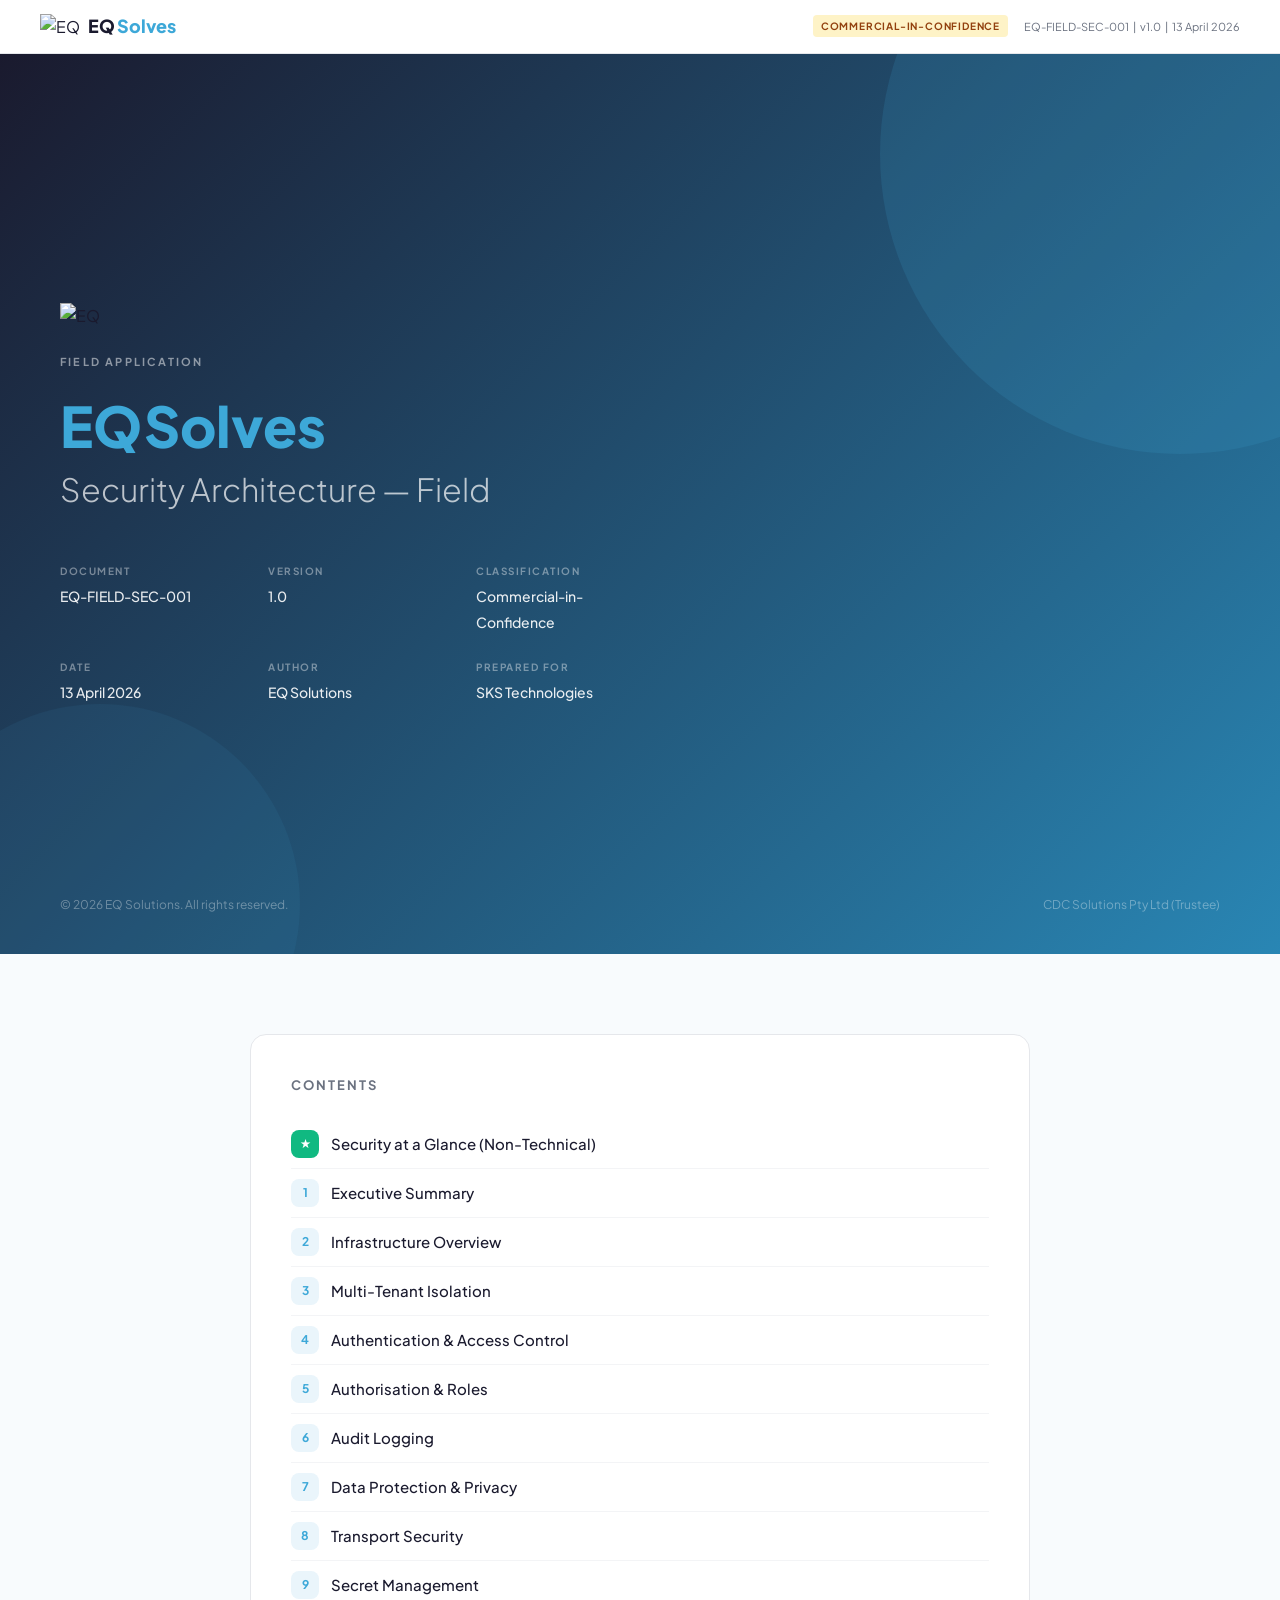
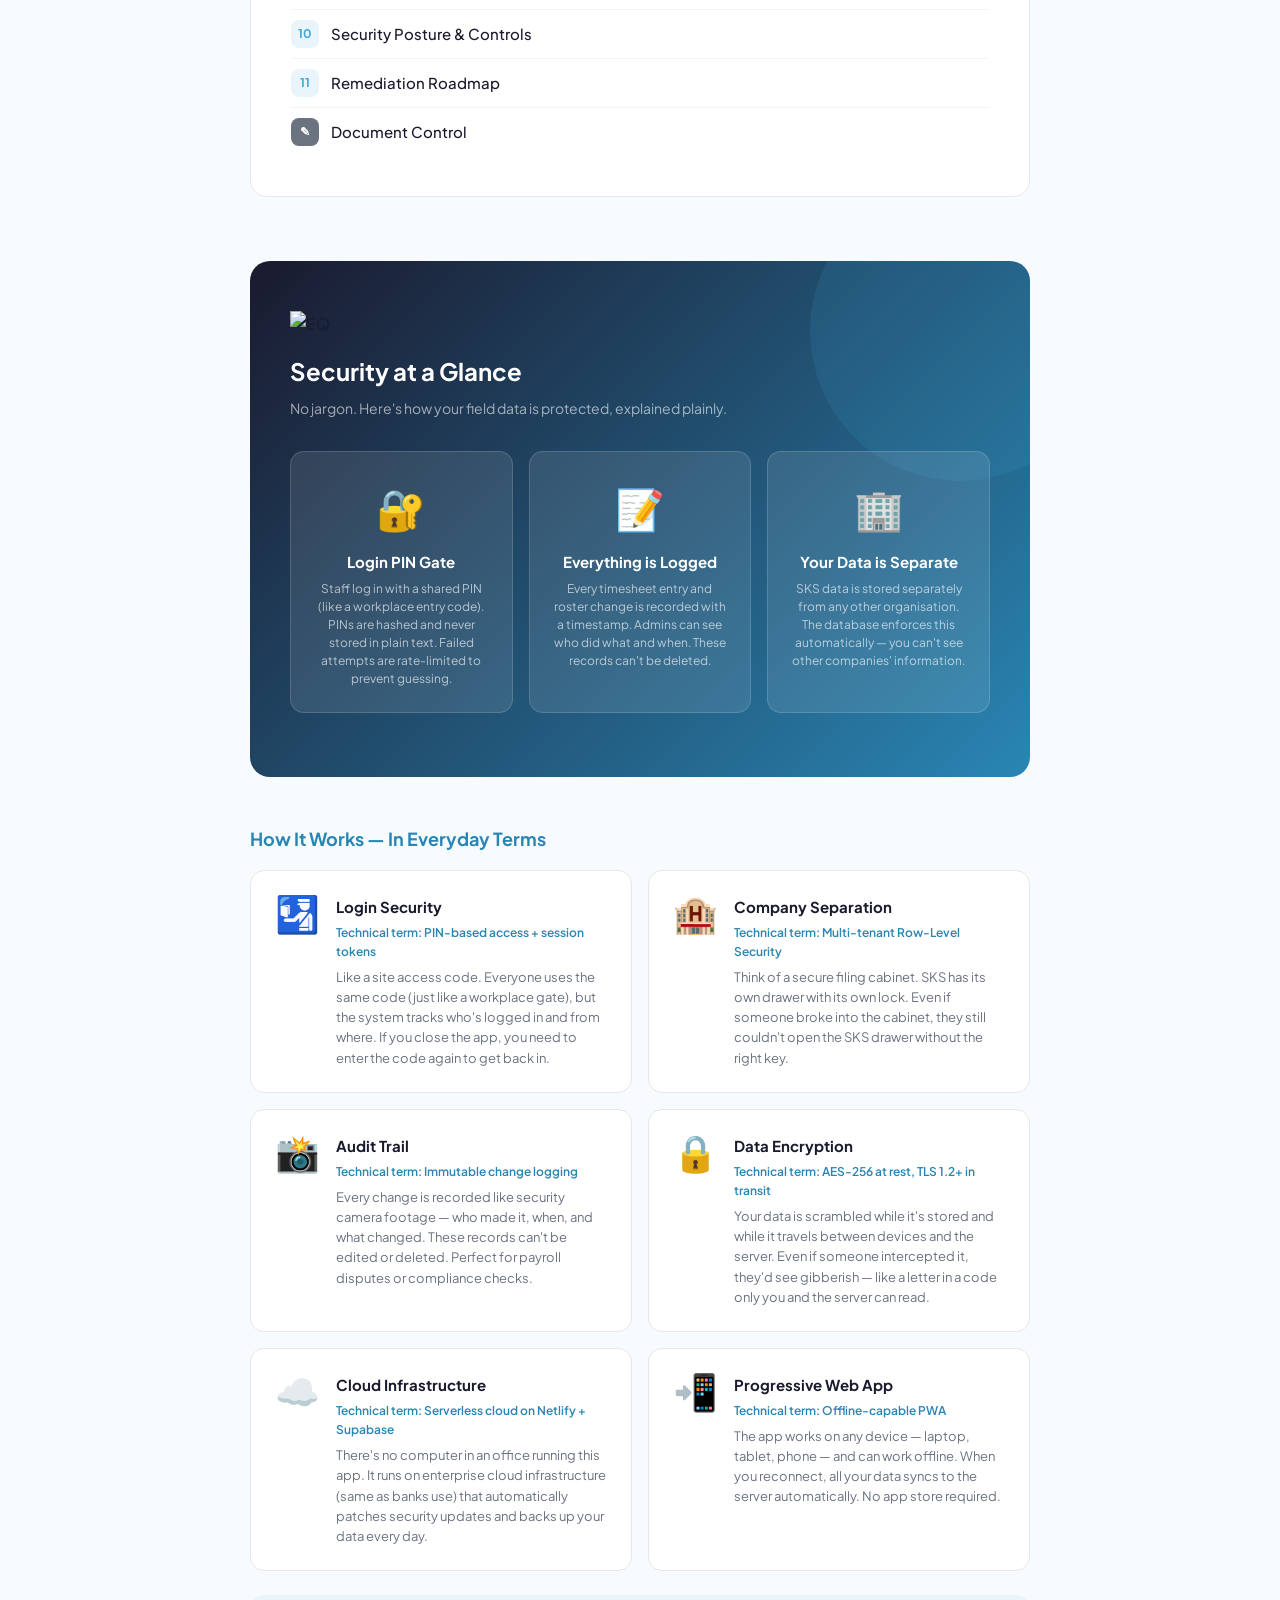
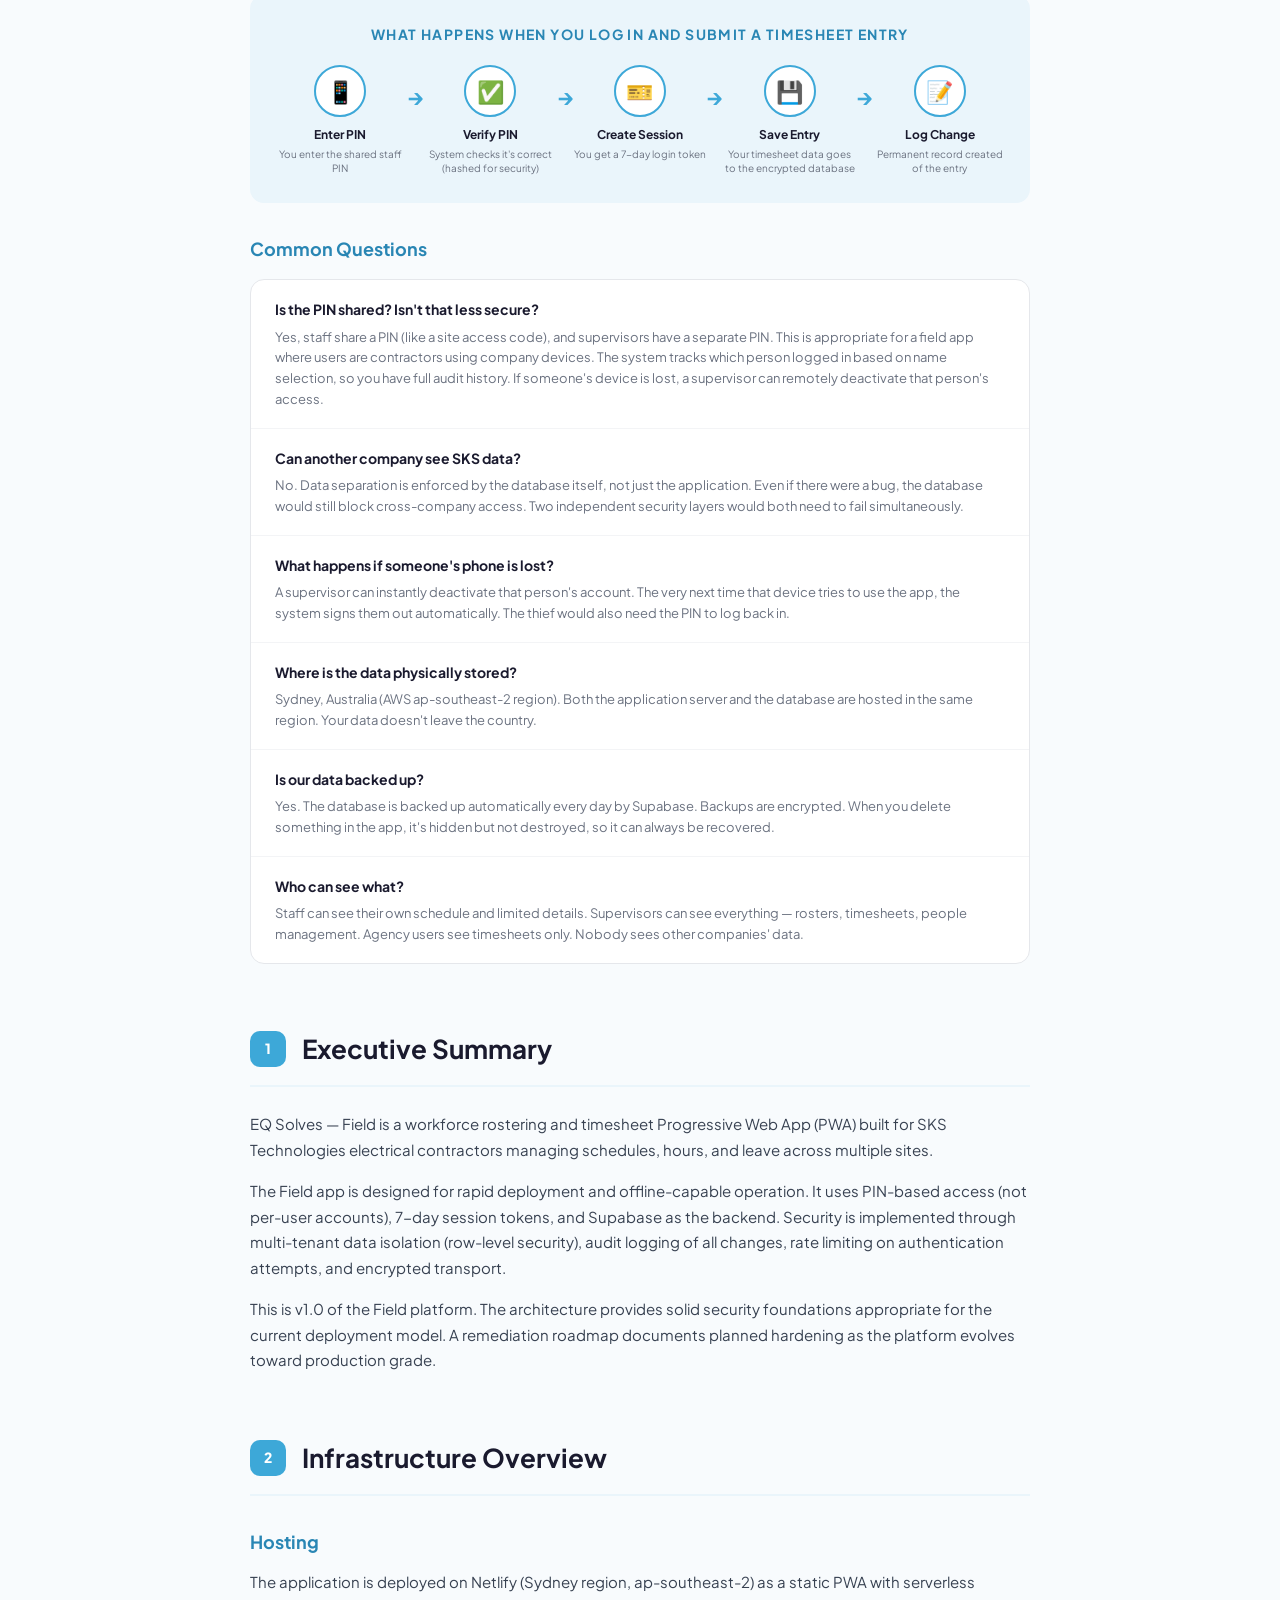
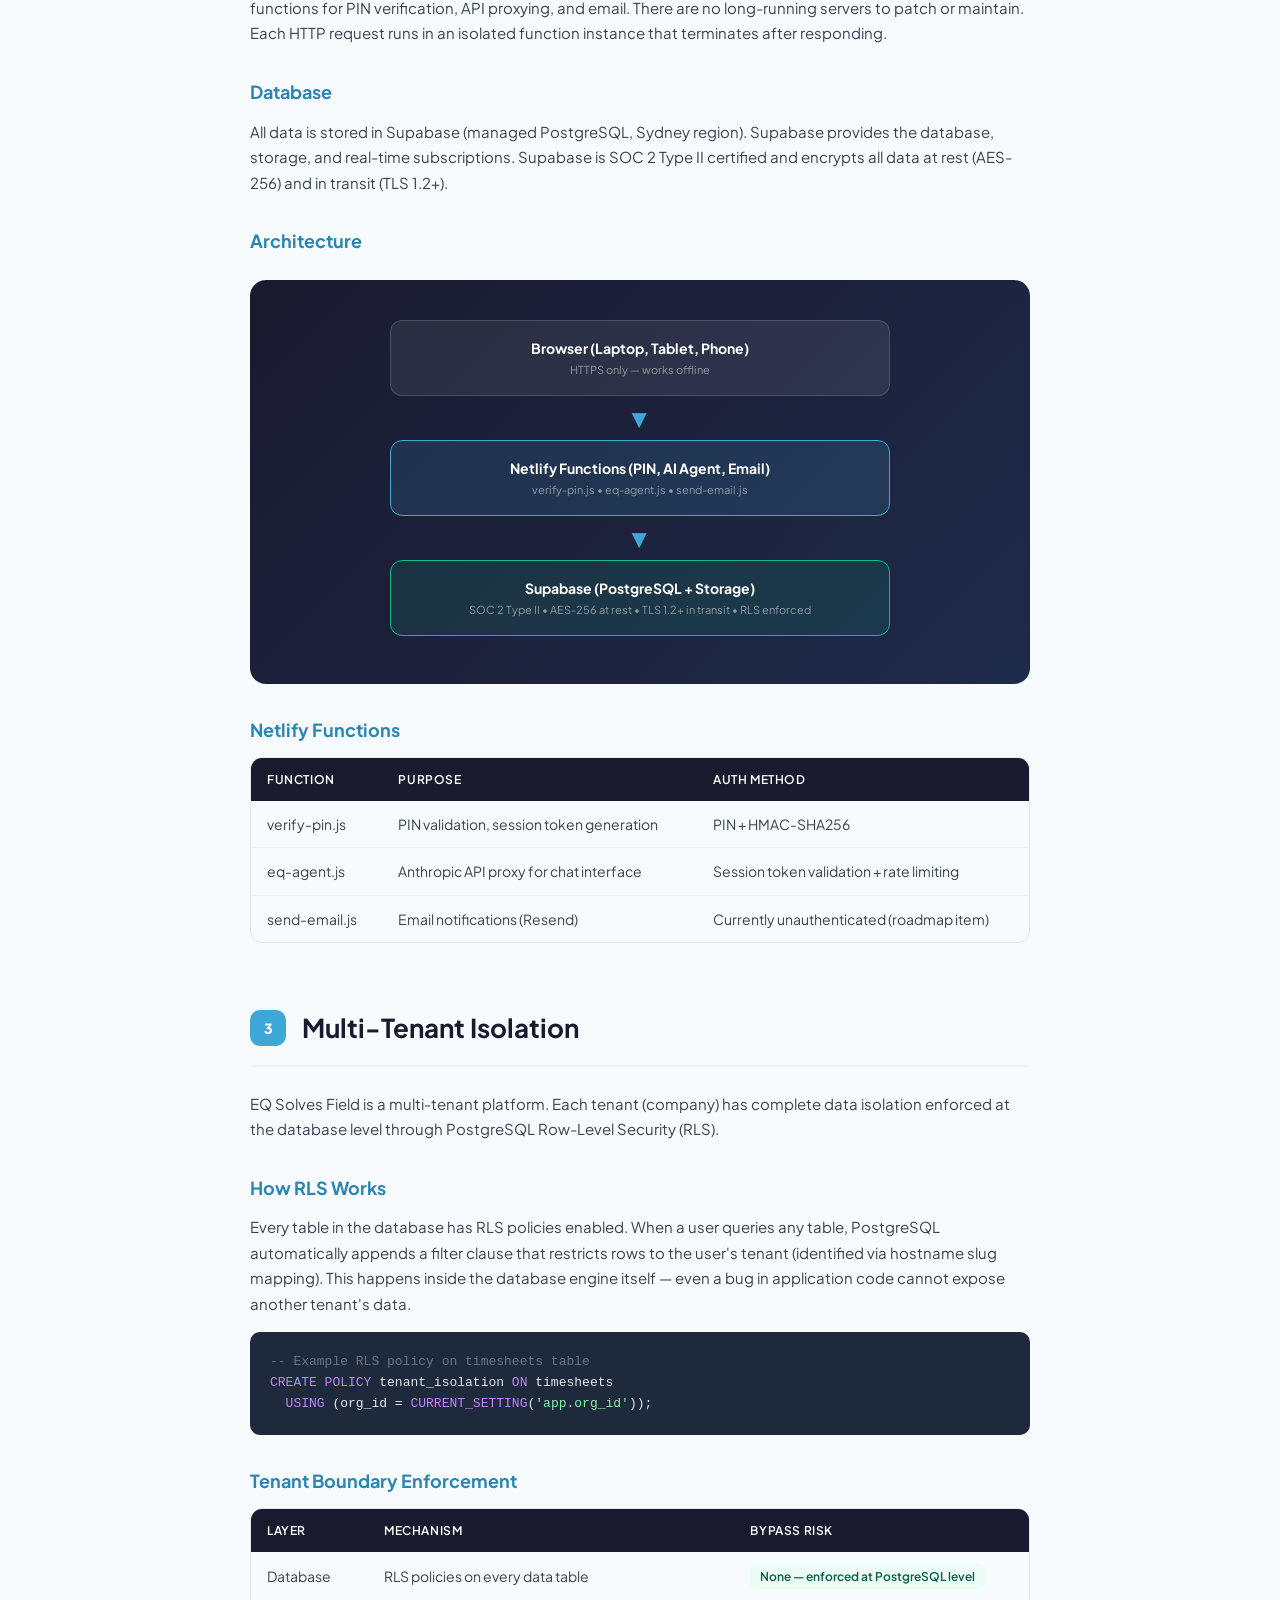
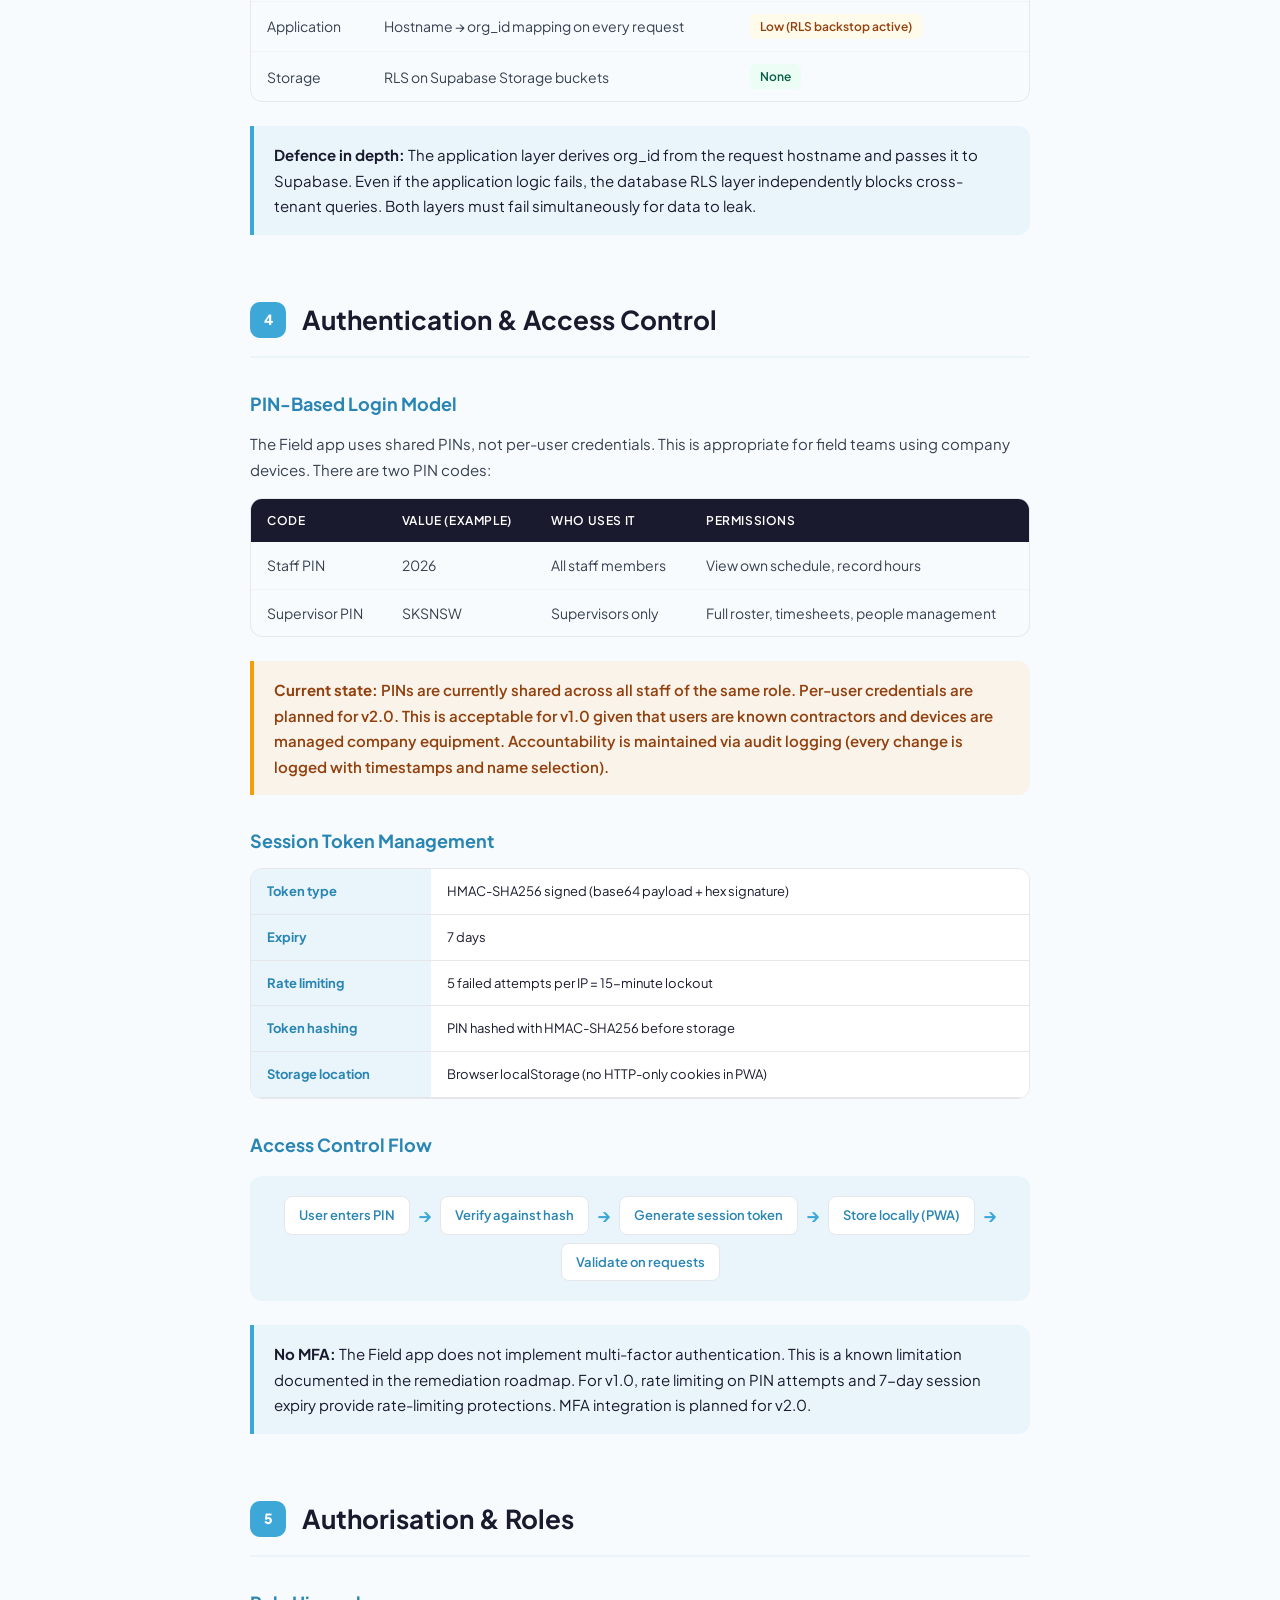
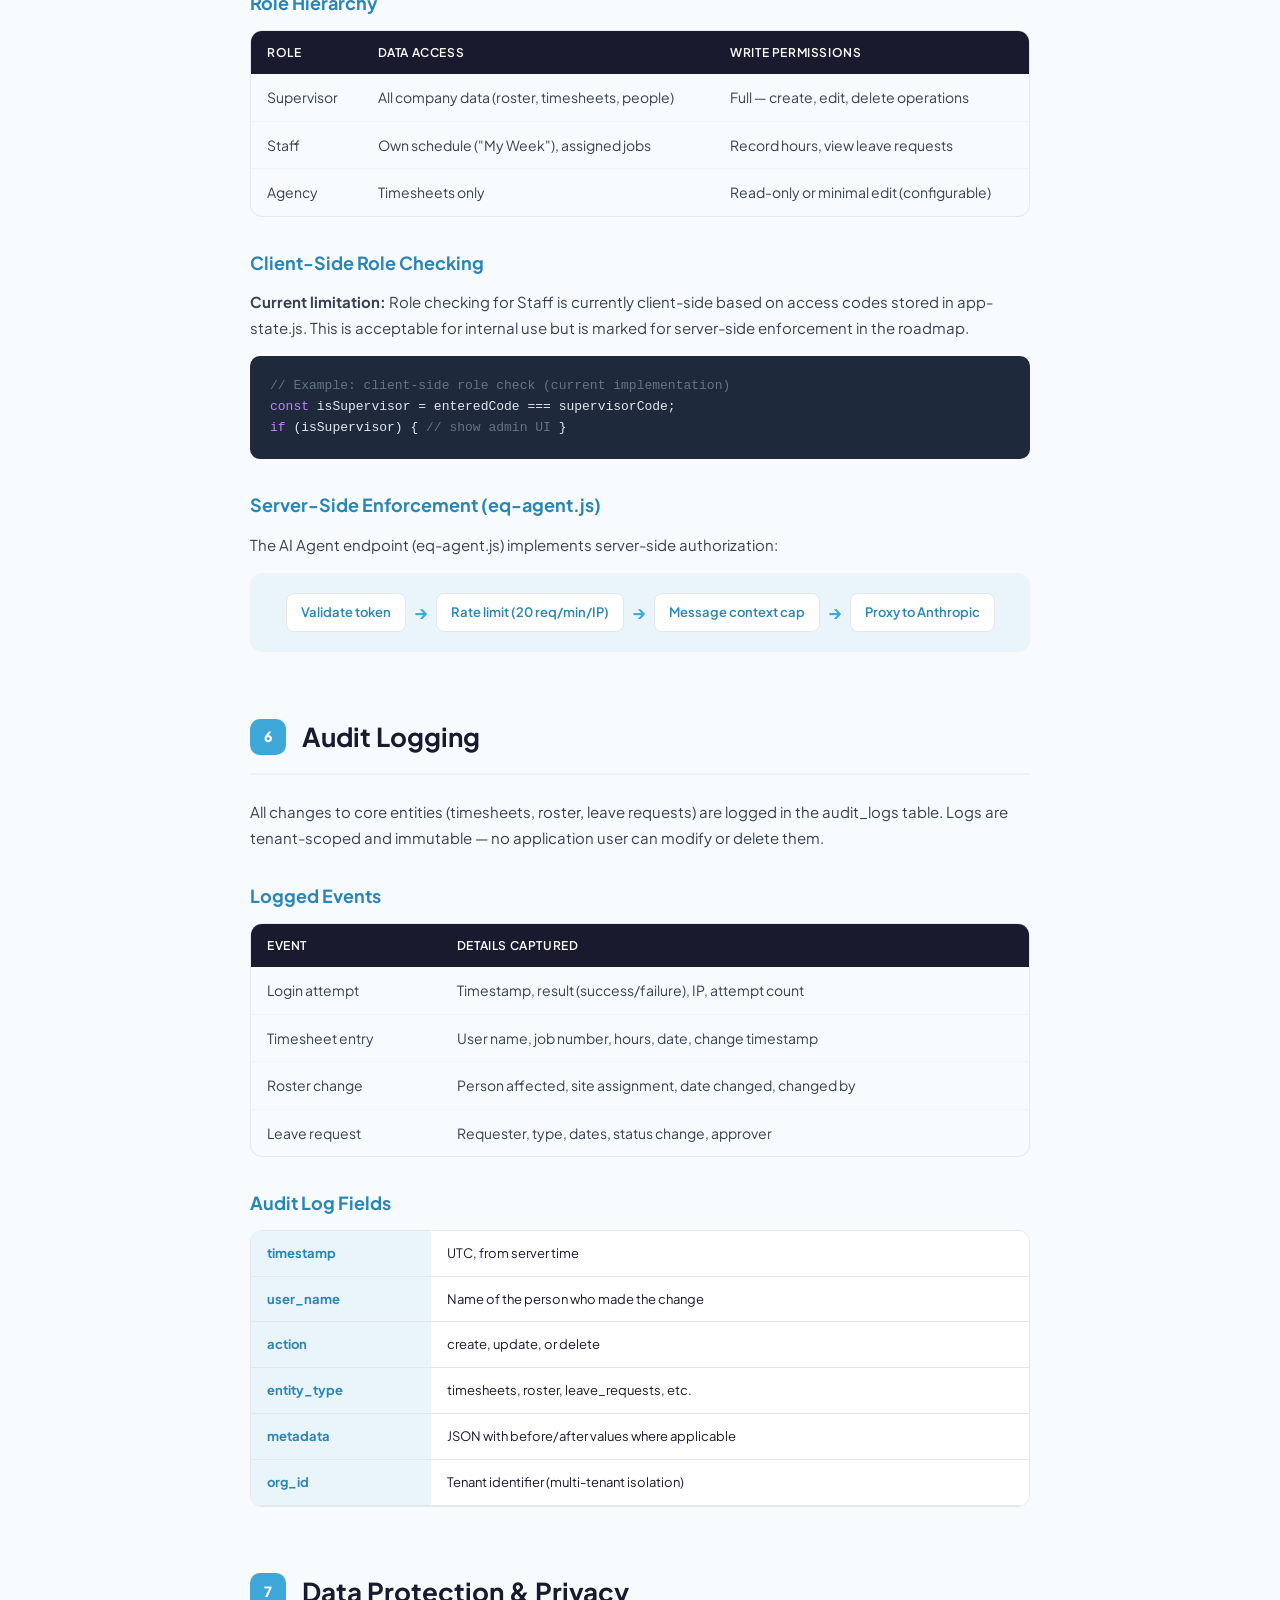
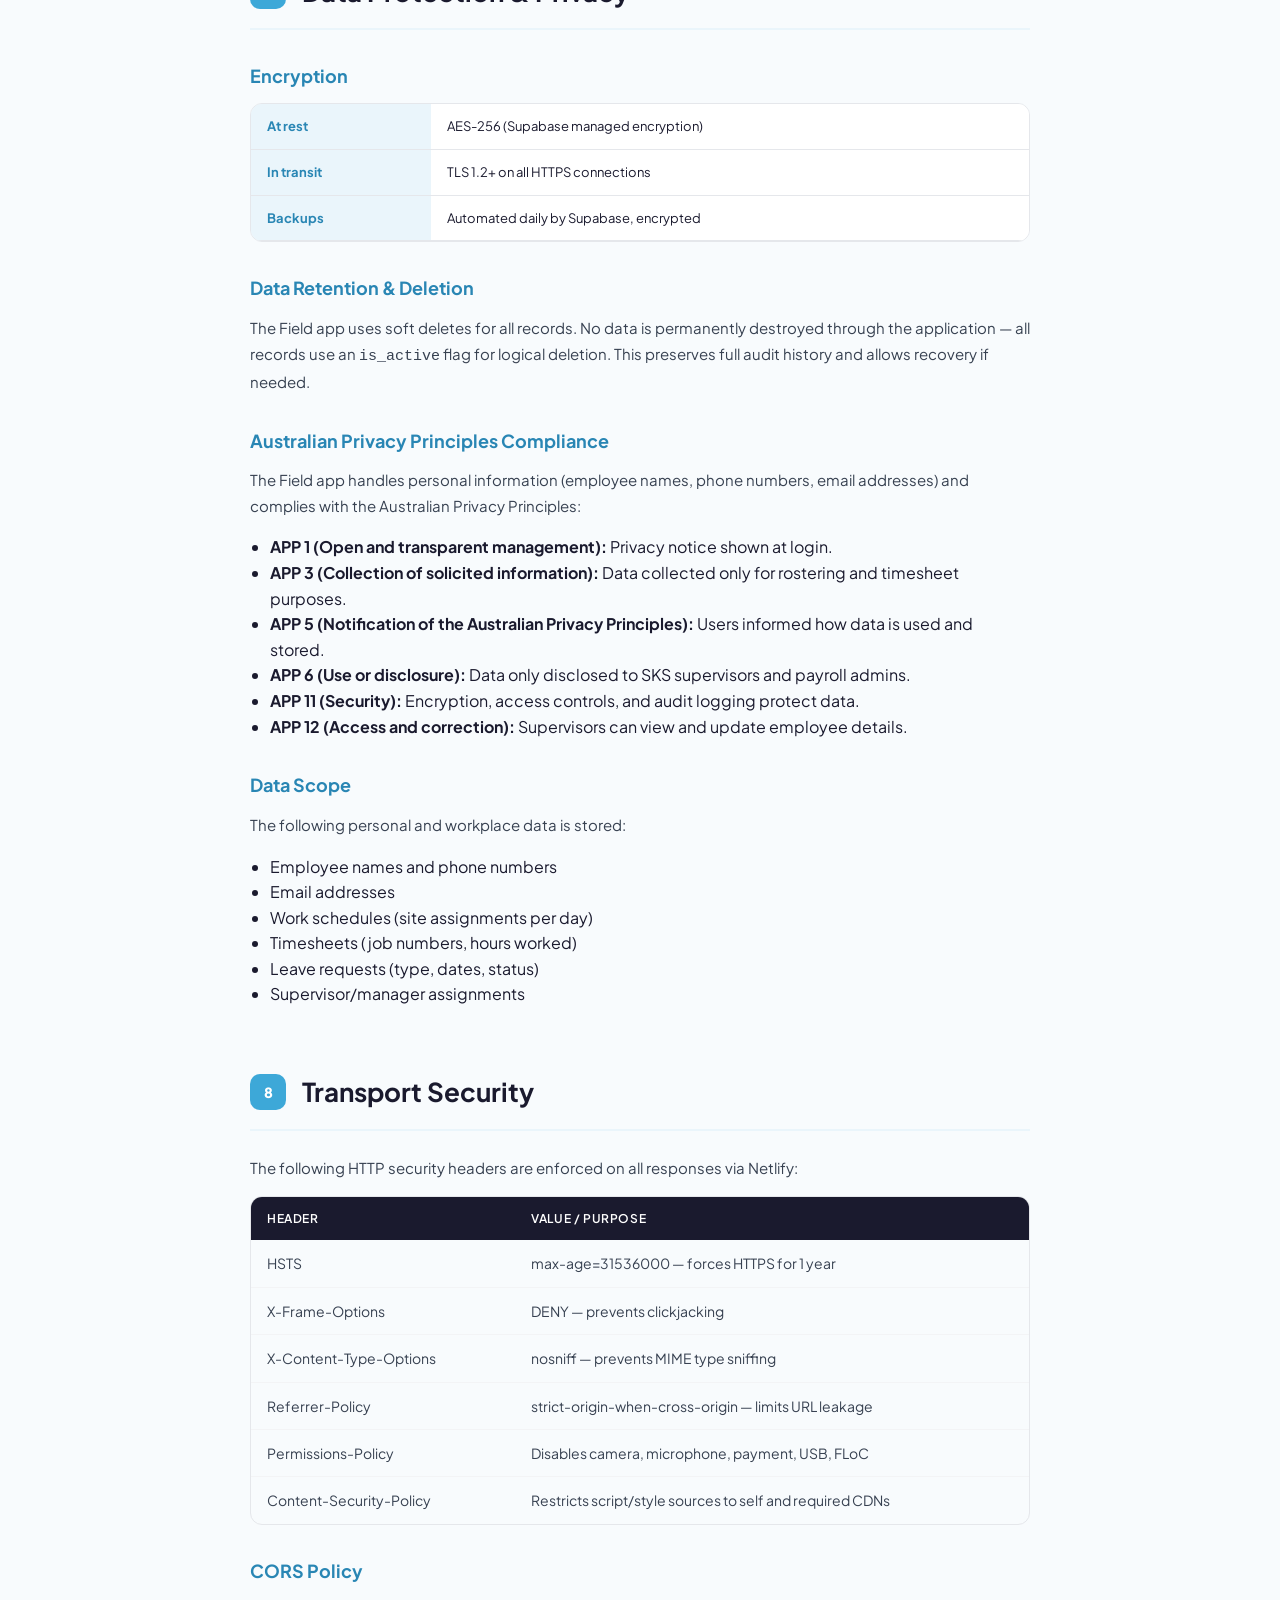
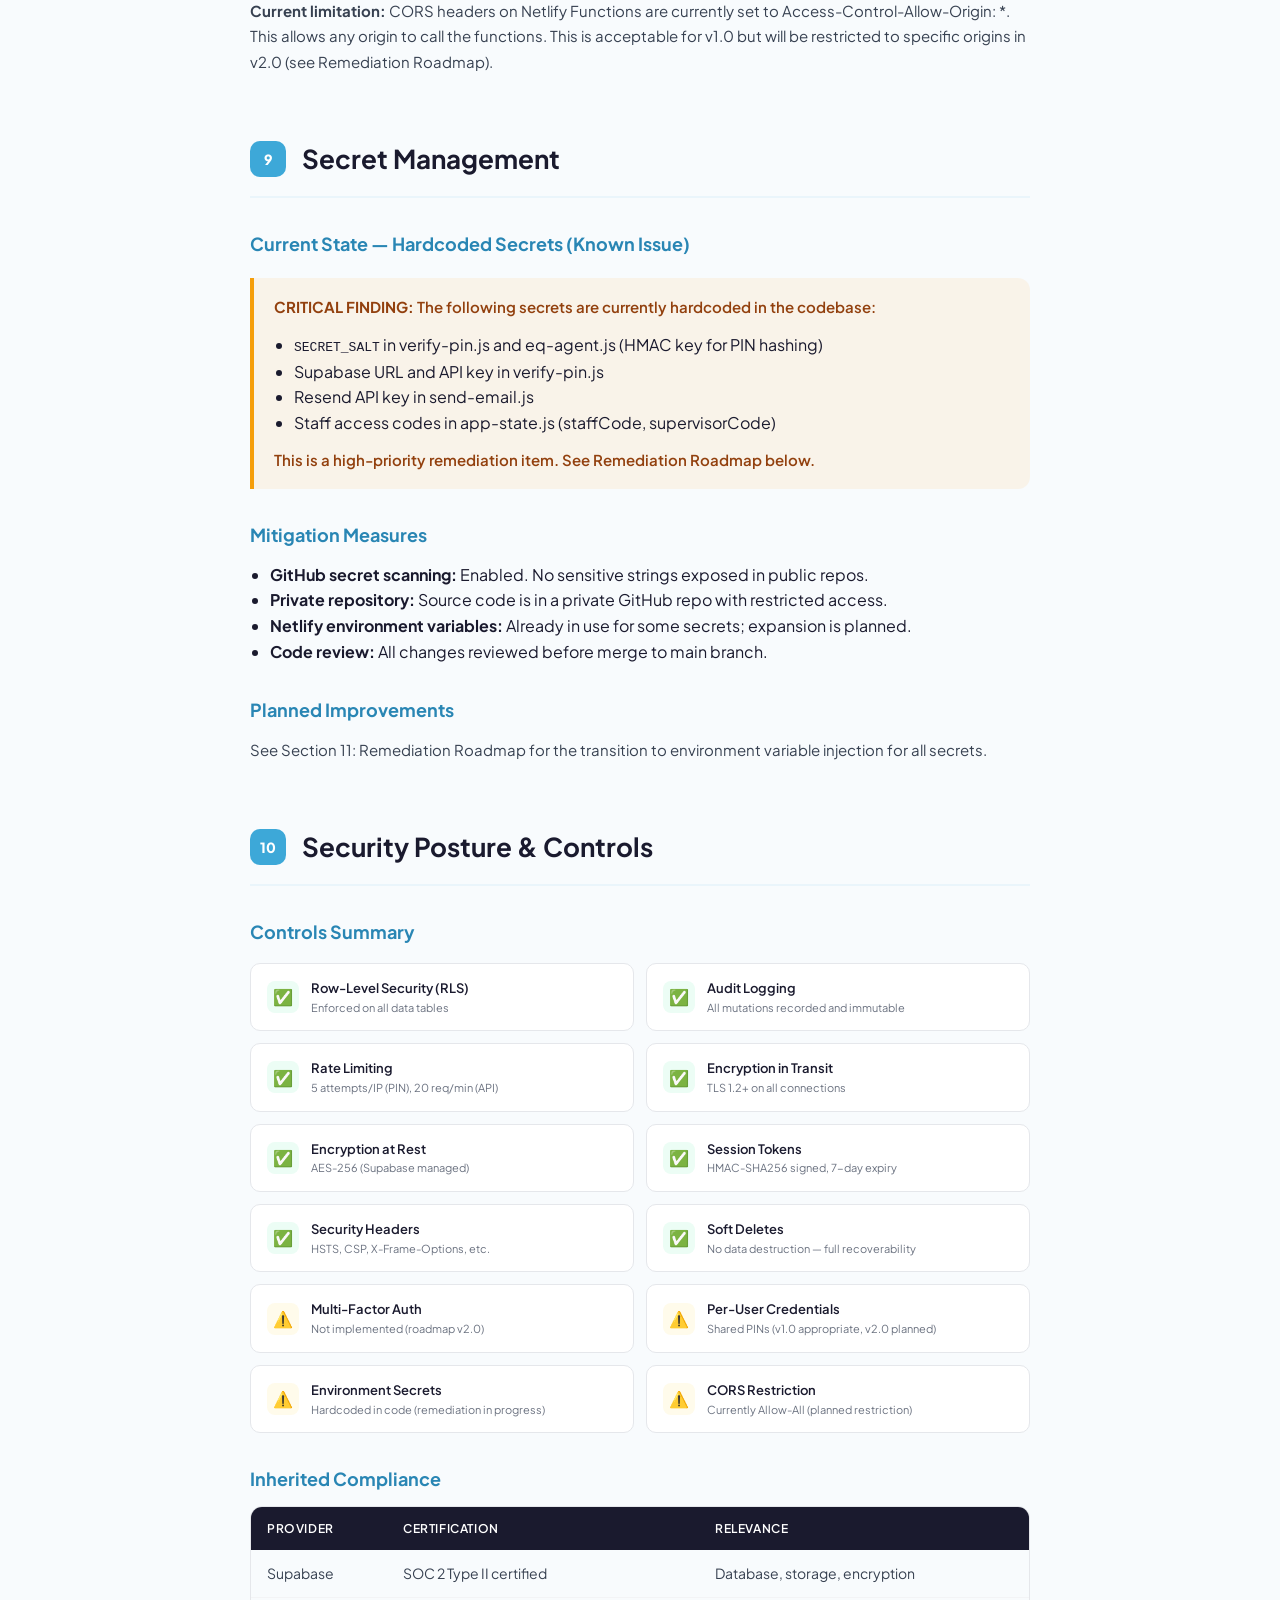
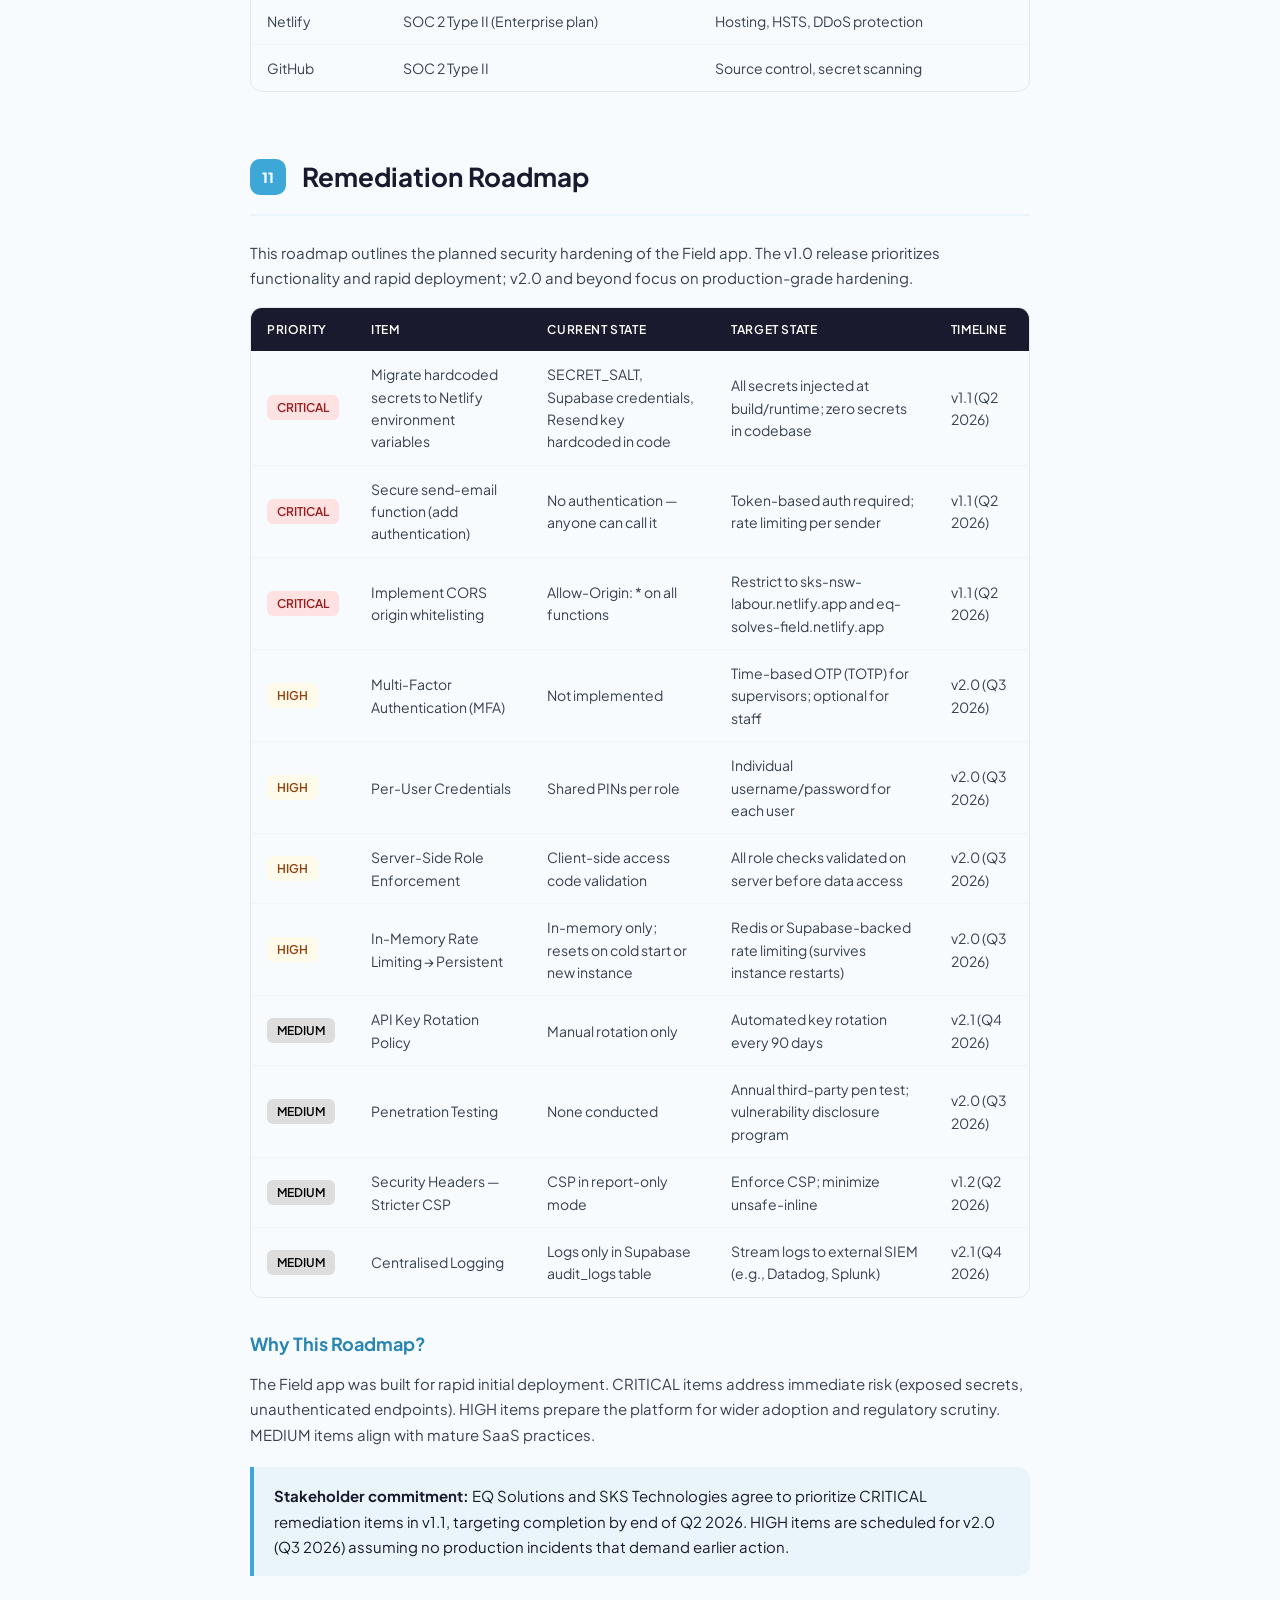
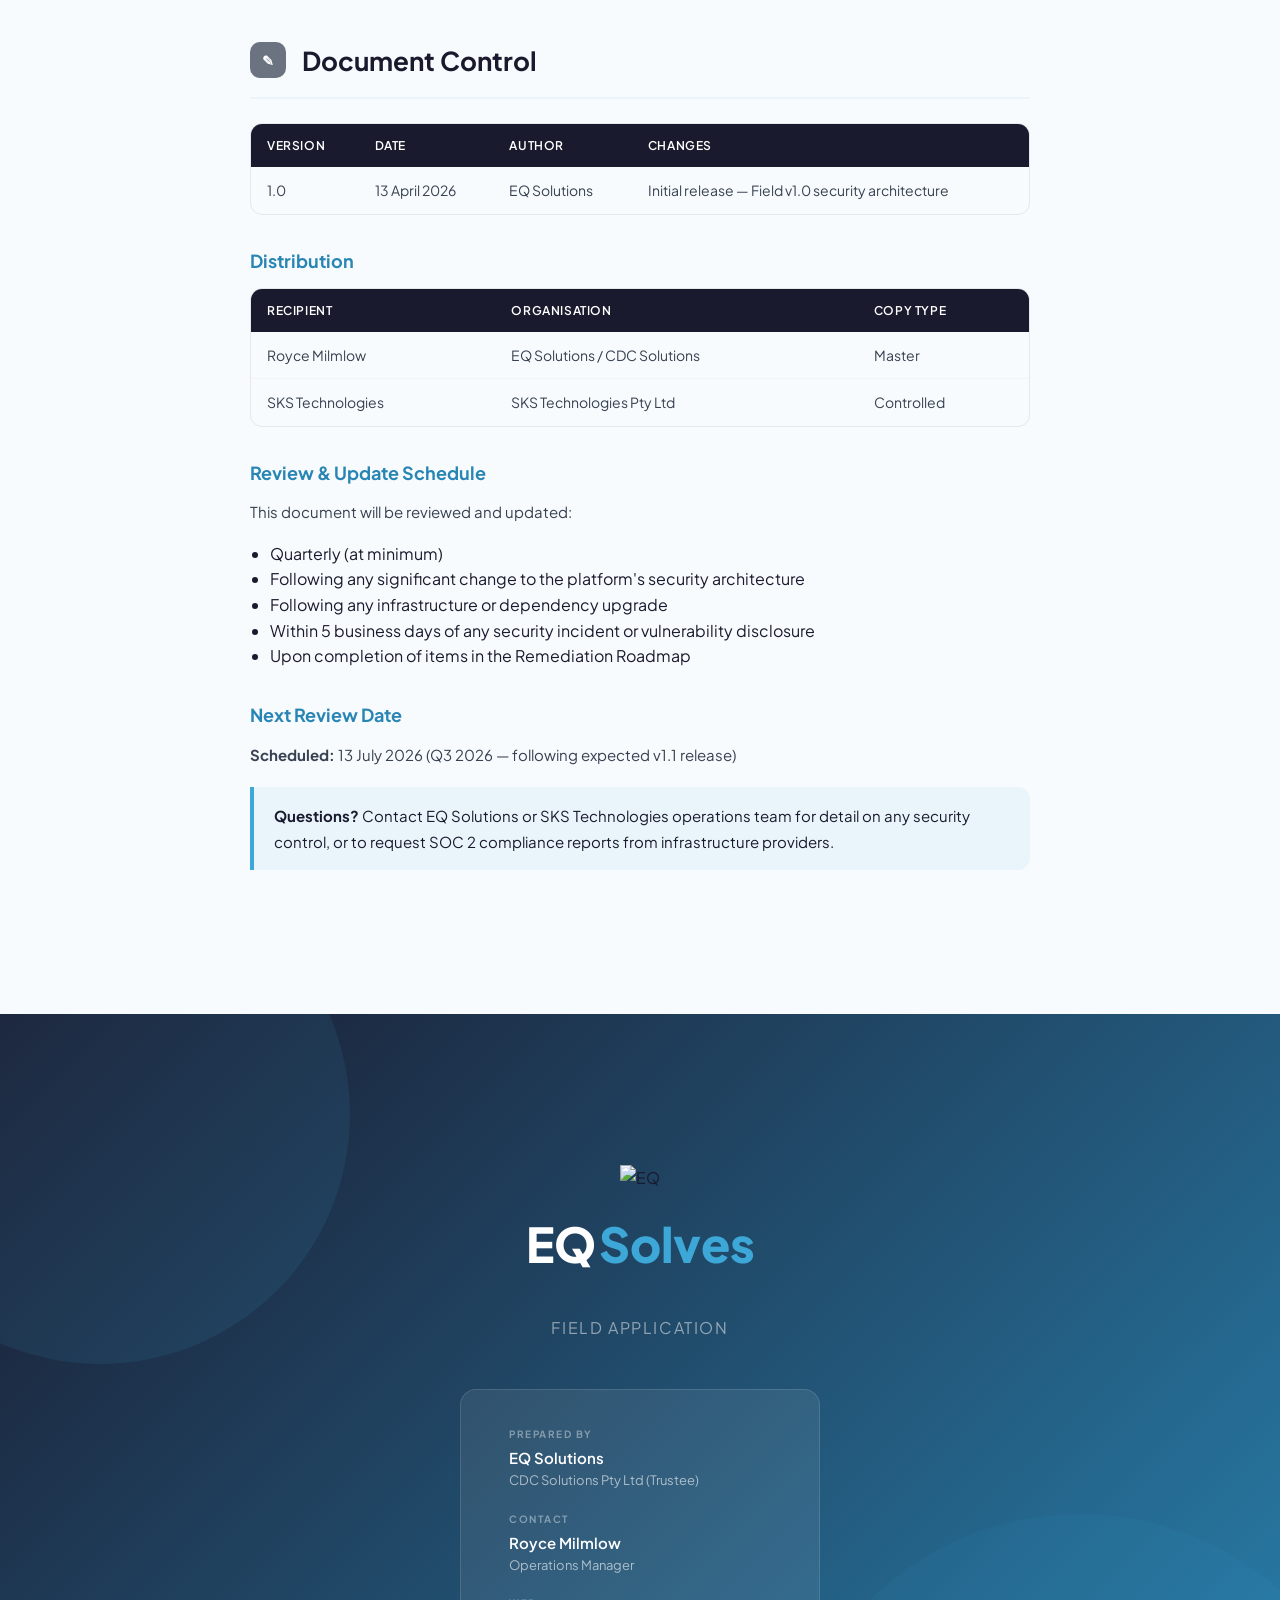
==== EQ-Field-Security-Architecture.html @ c67927df "Security hardening: env vars, auth on send-email" ====
<!DOCTYPE html>
<html lang="en">
<head>
<meta charset="UTF-8">
<meta name="viewport" content="width=device-width, initial-scale=1.0">
<title>EQ Solves — Field Security Architecture</title>
<link href="https://fonts.googleapis.com/css2?family=Plus+Jakarta+Sans:wght@300;400;500;600;700;800&display=swap" rel="stylesheet">
<style>
  :root {
    --eq-sky: #3DA8D8;
    --eq-deep: #2986B4;
    --eq-ice: #EAF5FB;
    --eq-ink: #1A1A2E;
    --eq-grey: #6B7280;
    --eq-light: #F8FBFD;
    --eq-green: #10B981;
    --eq-amber: #F59E0B;
    --eq-red: #EF4444;
  }

  * { margin: 0; padding: 0; box-sizing: border-box; }

  body {
    font-family: 'Plus Jakarta Sans', -apple-system, sans-serif;
    color: var(--eq-ink);
    background: var(--eq-light);
    line-height: 1.6;
    -webkit-font-smoothing: antialiased;
  }

  /* ── LOGO ── */
  .eq-logomark { height: 32px; width: auto; vertical-align: middle; }
  .eq-logomark-lg { height: 56px; width: auto; }
  .eq-logomark-sm { height: 24px; width: auto; }
  .eq-logo { display: inline-flex; align-items: center; gap: 8px; text-decoration: none; }
  .eq-logo-text { display: inline-flex; align-items: baseline; gap: 2px; }
  .eq-logo-eq { font-weight: 800; color: #FFFFFF; }
  .eq-logo-solves { font-weight: 800; color: var(--eq-sky); }
  .eq-logo-dark .eq-logo-eq { color: var(--eq-ink); }
  .eq-logo-dark .eq-logo-solves { color: var(--eq-sky); }

  /* ── STICKY HEADER ── */
  .doc-header {
    position: sticky;
    top: 0;
    z-index: 100;
    background: rgba(255,255,255,0.92);
    backdrop-filter: blur(12px);
    -webkit-backdrop-filter: blur(12px);
    border-bottom: 1px solid #E5E7EB;
    padding: 12px 40px;
    display: flex;
    align-items: center;
    justify-content: space-between;
  }
  .doc-header .eq-logo span { font-size: 18px; }
  .doc-header-right {
    display: flex;
    align-items: center;
    gap: 16px;
    font-size: 11px;
    color: var(--eq-grey);
  }
  .doc-header-badge {
    background: #FEF3C7;
    color: #92400E;
    font-size: 10px;
    font-weight: 700;
    letter-spacing: 0.08em;
    padding: 3px 8px;
    border-radius: 4px;
    text-transform: uppercase;
  }

  @media print { .doc-header { display: none; } }

  /* ── COVER ── */
  .cover {
    min-height: 100vh;
    background: linear-gradient(135deg, #1A1A2E 0%, #2986B4 100%);
    display: flex;
    flex-direction: column;
    justify-content: center;
    padding: 80px 60px;
    position: relative;
    overflow: hidden;
  }
  .cover::before {
    content: '';
    position: absolute;
    top: -200px; right: -200px;
    width: 600px; height: 600px;
    border-radius: 50%;
    background: rgba(61, 168, 216, 0.15);
  }
  .cover::after {
    content: '';
    position: absolute;
    bottom: -150px; left: -100px;
    width: 400px; height: 400px;
    border-radius: 50%;
    background: rgba(61, 168, 216, 0.08);
  }
  .cover-content { position: relative; z-index: 1; max-width: 800px; }
  .cover-label {
    font-size: 11px;
    font-weight: 700;
    letter-spacing: 0.2em;
    text-transform: uppercase;
    color: rgba(255,255,255,0.5);
    margin-bottom: 24px;
  }
  .cover h1 {
    font-size: 56px;
    font-weight: 800;
    color: white;
    line-height: 1.1;
    margin-bottom: 8px;
  }
  .cover h1 span { color: var(--eq-sky); }
  .cover h2 {
    font-size: 32px;
    font-weight: 300;
    color: rgba(255,255,255,0.7);
    margin-bottom: 48px;
  }
  .cover-meta {
    display: grid;
    grid-template-columns: repeat(3, 1fr);
    gap: 24px;
    max-width: 600px;
  }
  .cover-meta-item label {
    display: block;
    font-size: 10px;
    font-weight: 700;
    letter-spacing: 0.15em;
    text-transform: uppercase;
    color: rgba(255,255,255,0.4);
    margin-bottom: 4px;
  }
  .cover-meta-item span {
    font-size: 14px;
    font-weight: 500;
    color: rgba(255,255,255,0.9);
  }
  .cover-footer {
    position: absolute;
    bottom: 40px;
    left: 60px;
    right: 60px;
    display: flex;
    justify-content: space-between;
    z-index: 1;
  }
  .cover-footer span {
    font-size: 12px;
    color: rgba(255,255,255,0.35);
  }

  /* ── CONTENT ── */
  .content {
    max-width: 860px;
    margin: 0 auto;
    padding: 80px 40px;
  }

  /* TOC */
  .toc {
    background: white;
    border: 1px solid #E5E7EB;
    border-radius: 16px;
    padding: 40px;
    margin-bottom: 64px;
  }
  .toc h2 {
    font-size: 13px;
    font-weight: 700;
    letter-spacing: 0.15em;
    text-transform: uppercase;
    color: var(--eq-grey);
    margin-bottom: 24px;
  }
  .toc-list { list-style: none; }
  .toc-list li {
    border-bottom: 1px solid #F3F4F6;
    padding: 10px 0;
  }
  .toc-list li:last-child { border-bottom: none; }
  .toc-list a {
    text-decoration: none;
    color: var(--eq-ink);
    font-size: 15px;
    font-weight: 500;
    display: flex;
    align-items: center;
    gap: 12px;
    transition: color 0.15s;
  }
  .toc-list a:hover { color: var(--eq-sky); }
  .toc-num {
    font-size: 12px;
    font-weight: 700;
    color: var(--eq-sky);
    background: var(--eq-ice);
    width: 28px; height: 28px;
    border-radius: 8px;
    display: flex;
    align-items: center;
    justify-content: center;
    flex-shrink: 0;
  }

  /* Sections */
  .section { margin-bottom: 64px; }
  .section-header {
    display: flex;
    align-items: center;
    gap: 16px;
    margin-bottom: 24px;
    padding-bottom: 16px;
    border-bottom: 2px solid var(--eq-ice);
  }
  .section-num {
    font-size: 14px;
    font-weight: 800;
    color: white;
    background: var(--eq-sky);
    width: 36px; height: 36px;
    border-radius: 10px;
    display: flex;
    align-items: center;
    justify-content: center;
    flex-shrink: 0;
  }
  .section-header h2 {
    font-size: 26px;
    font-weight: 700;
    color: var(--eq-ink);
  }

  h3 {
    font-size: 18px;
    font-weight: 700;
    color: var(--eq-deep);
    margin: 32px 0 12px;
  }

  p { font-size: 15px; color: #374151; margin-bottom: 16px; line-height: 1.7; }

  /* Cards */
  .card {
    background: white;
    border: 1px solid #E5E7EB;
    border-radius: 12px;
    padding: 24px;
    margin-bottom: 16px;
  }

  /* Info grid */
  .info-grid {
    display: grid;
    grid-template-columns: 180px 1fr;
    gap: 0;
    border-radius: 12px;
    overflow: hidden;
    border: 1px solid #E5E7EB;
    margin-bottom: 24px;
  }
  .info-grid .label {
    background: var(--eq-ice);
    padding: 12px 16px;
    font-size: 13px;
    font-weight: 700;
    color: var(--eq-deep);
    border-bottom: 1px solid #E5E7EB;
  }
  .info-grid .value {
    background: white;
    padding: 12px 16px;
    font-size: 13px;
    color: var(--eq-ink);
    border-bottom: 1px solid #E5E7EB;
  }

  /* Tables */
  .styled-table {
    width: 100%;
    border-collapse: separate;
    border-spacing: 0;
    border-radius: 12px;
    overflow: hidden;
    border: 1px solid #E5E7EB;
    margin-bottom: 24px;
    font-size: 14px;
  }
  .styled-table thead th {
    background: var(--eq-ink);
    color: white;
    font-weight: 600;
    font-size: 12px;
    letter-spacing: 0.05em;
    text-transform: uppercase;
    padding: 12px 16px;
    text-align: left;
  }
  .styled-table tbody td {
    padding: 12px 16px;
    border-bottom: 1px solid #F3F4F6;
    color: #374151;
  }
  .styled-table tbody tr:last-child td { border-bottom: none; }
  .styled-table tbody tr:hover { background: #FAFAFA; }

  /* Status badges */
  .badge {
    display: inline-flex;
    align-items: center;
    gap: 6px;
    padding: 3px 10px;
    border-radius: 6px;
    font-size: 12px;
    font-weight: 600;
  }
  .badge-green { background: #ECFDF5; color: #065F46; }
  .badge-amber { background: #FFFBEB; color: #92400E; }
  .badge-red { background: #FEE2E2; color: #991B1B; }
  .badge-blue { background: var(--eq-ice); color: var(--eq-deep); }

  /* Architecture diagram */
  .arch-diagram {
    background: linear-gradient(135deg, #1A1A2E 0%, #1e2a4a 100%);
    border-radius: 16px;
    padding: 40px;
    margin: 24px 0;
    text-align: center;
  }
  .arch-layer {
    background: rgba(255,255,255,0.08);
    border: 1px solid rgba(255,255,255,0.15);
    border-radius: 12px;
    padding: 16px 24px;
    margin: 0 auto 8px;
    max-width: 500px;
  }
  .arch-layer-title {
    font-size: 14px;
    font-weight: 700;
    color: white;
  }
  .arch-layer-sub {
    font-size: 11px;
    color: rgba(255,255,255,0.5);
    margin-top: 2px;
  }
  .arch-arrow {
    color: var(--eq-sky);
    font-size: 20px;
    margin: 4px 0;
  }
  .arch-layer.highlight {
    background: rgba(61, 168, 216, 0.15);
    border-color: var(--eq-sky);
  }
  .arch-layer.green {
    background: rgba(16, 185, 129, 0.12);
    border-color: var(--eq-green);
  }

  /* Flow diagram */
  .flow {
    display: flex;
    align-items: center;
    justify-content: center;
    gap: 8px;
    flex-wrap: wrap;
    background: var(--eq-ice);
    border-radius: 12px;
    padding: 20px;
    margin: 16px 0 24px;
  }
  .flow-step {
    background: white;
    border: 1px solid #E5E7EB;
    border-radius: 8px;
    padding: 8px 14px;
    font-size: 13px;
    font-weight: 600;
    color: var(--eq-deep);
  }
  .flow-arrow { color: var(--eq-sky); font-size: 18px; font-weight: 700; }

  /* Code block */
  .code-block {
    background: #1E293B;
    border-radius: 10px;
    padding: 20px;
    margin: 16px 0 24px;
    font-family: 'JetBrains Mono', 'Fira Code', monospace;
    font-size: 13px;
    color: #E2E8F0;
    line-height: 1.6;
    overflow-x: auto;
  }
  .code-keyword { color: #C084FC; }
  .code-string { color: #86EFAC; }
  .code-comment { color: #64748B; }

  /* Callout */
  .callout {
    border-left: 4px solid var(--eq-sky);
    background: var(--eq-ice);
    border-radius: 0 12px 12px 0;
    padding: 16px 20px;
    margin: 20px 0;
  }
  .callout p { margin-bottom: 0; color: var(--eq-ink); }

  .callout.warning {
    border-left-color: var(--eq-amber);
    background: rgba(245, 158, 11, 0.08);
  }
  .callout.warning p { color: #92400E; font-weight: 600; }

  /* Controls checklist */
  .controls-grid {
    display: grid;
    grid-template-columns: 1fr 1fr;
    gap: 12px;
    margin: 16px 0;
  }
  .control-item {
    background: white;
    border: 1px solid #E5E7EB;
    border-radius: 10px;
    padding: 14px 16px;
    display: flex;
    align-items: center;
    gap: 12px;
  }
  .control-icon {
    width: 32px; height: 32px;
    border-radius: 8px;
    display: flex;
    align-items: center;
    justify-content: center;
    font-size: 16px;
    flex-shrink: 0;
  }
  .control-icon.green { background: #ECFDF5; }
  .control-icon.amber { background: #FFFBEB; }
  .control-icon.red { background: #FEE2E2; }
  .control-text {
    font-size: 13px;
    font-weight: 600;
    color: var(--eq-ink);
  }
  .control-sub {
    font-size: 11px;
    color: var(--eq-grey);
    font-weight: 400;
  }

  /* ── PLAIN ENGLISH SECTION ── */
  .plain-hero {
    background: linear-gradient(135deg, #1A1A2E 0%, #2986B4 100%);
    border-radius: 20px;
    padding: 48px 40px 40px;
    margin-bottom: 48px;
    position: relative;
    overflow: hidden;
  }
  .plain-hero::before {
    content: '';
    position: absolute;
    top: -80px; right: -80px;
    width: 300px; height: 300px;
    border-radius: 50%;
    background: rgba(61,168,216,0.12);
  }
  .plain-hero-title {
    font-size: 24px;
    font-weight: 700;
    color: white;
    margin-bottom: 6px;
    position: relative;
  }
  .plain-hero-sub {
    font-size: 14px;
    color: rgba(255,255,255,0.6);
    margin-bottom: 32px;
    position: relative;
  }

  .visual-row {
    display: grid;
    grid-template-columns: 1fr 1fr 1fr;
    gap: 16px;
    margin-bottom: 24px;
    position: relative;
  }
  .visual-card {
    background: rgba(255,255,255,0.1);
    border: 1px solid rgba(255,255,255,0.15);
    border-radius: 14px;
    padding: 24px 20px;
    text-align: center;
  }
  .visual-card .v-icon {
    font-size: 40px;
    margin-bottom: 10px;
  }
  .visual-card .v-title {
    font-size: 15px;
    font-weight: 700;
    color: white;
    margin-bottom: 6px;
  }
  .visual-card .v-desc {
    font-size: 12px;
    color: rgba(255,255,255,0.65);
    line-height: 1.5;
  }

  .analogy-grid {
    display: grid;
    grid-template-columns: 1fr 1fr;
    gap: 16px;
    margin-bottom: 24px;
  }
  .analogy-card {
    background: white;
    border: 1px solid #E5E7EB;
    border-radius: 14px;
    padding: 24px;
    display: flex;
    gap: 16px;
    align-items: flex-start;
  }
  .analogy-icon {
    font-size: 36px;
    flex-shrink: 0;
    line-height: 1;
  }
  .analogy-title {
    font-size: 15px;
    font-weight: 700;
    color: var(--eq-ink);
    margin-bottom: 4px;
  }
  .analogy-real {
    font-size: 12px;
    font-weight: 600;
    color: var(--eq-deep);
    margin-bottom: 6px;
  }
  .analogy-desc {
    font-size: 13px;
    color: #6B7280;
    line-height: 1.55;
  }

  .journey-strip {
    background: var(--eq-ice);
    border-radius: 14px;
    padding: 28px 24px;
    margin-bottom: 24px;
  }
  .journey-title {
    font-size: 14px;
    font-weight: 700;
    color: var(--eq-deep);
    text-transform: uppercase;
    letter-spacing: 0.1em;
    margin-bottom: 20px;
    text-align: center;
  }
  .journey-steps {
    display: flex;
    align-items: flex-start;
    gap: 0;
    justify-content: center;
  }
  .journey-step {
    text-align: center;
    flex: 1;
    max-width: 140px;
  }
  .journey-step .j-icon {
    width: 52px; height: 52px;
    border-radius: 50%;
    background: white;
    border: 2px solid var(--eq-sky);
    display: flex;
    align-items: center;
    justify-content: center;
    margin: 0 auto 8px;
    font-size: 22px;
  }
  .journey-step .j-label {
    font-size: 12px;
    font-weight: 700;
    color: var(--eq-ink);
    margin-bottom: 2px;
  }
  .journey-step .j-sub {
    font-size: 10px;
    color: var(--eq-grey);
    line-height: 1.4;
  }
  .journey-arrow {
    color: var(--eq-sky);
    font-size: 22px;
    font-weight: 700;
    padding-top: 14px;
    flex-shrink: 0;
  }

  .plain-faq {
    background: white;
    border: 1px solid #E5E7EB;
    border-radius: 14px;
    overflow: hidden;
  }
  .faq-item {
    padding: 18px 24px;
    border-bottom: 1px solid #F3F4F6;
  }
  .faq-item:last-child { border-bottom: none; }
  .faq-q {
    font-size: 14px;
    font-weight: 700;
    color: var(--eq-ink);
    margin-bottom: 6px;
  }
  .faq-a {
    font-size: 13px;
    color: #6B7280;
    line-height: 1.6;
  }

  /* Print */
  @media print {
    .cover { min-height: auto; page-break-after: always; padding: 120px 60px; }
    .section { page-break-inside: avoid; }
    body { background: white; }
  }
</style>
</head>
<body>

<!-- ═══════════ STICKY HEADER ═══════════ -->
<div class="doc-header">
  <div class="eq-logo eq-logo-dark">
    <img src="https://pub-409bd651f2e549f4907f5a856a9264ae.r2.dev/EQ_logo_blue_transparent.svg" alt="EQ" class="eq-logomark-sm">
    <span class="eq-logo-text">
      <span class="eq-logo-eq" style="font-size:18px;font-family:'Plus Jakarta Sans',sans-serif;">EQ</span>
      <span class="eq-logo-solves" style="font-size:18px;font-family:'Plus Jakarta Sans',sans-serif;">Solves</span>
    </span>
  </div>
  <div class="doc-header-right">
    <span class="doc-header-badge">Commercial-in-Confidence</span>
    <span>EQ-FIELD-SEC-001 &nbsp;|&nbsp; v1.0 &nbsp;|&nbsp; 13 April 2026</span>
  </div>
</div>

<!-- ═══════════ COVER ═══════════ -->
<div class="cover">
  <div class="cover-content">
    <div style="margin-bottom:24px;">
      <img src="https://pub-409bd651f2e549f4907f5a856a9264ae.r2.dev/EQ_logo_white_transparent.svg" alt="EQ" class="eq-logomark-lg">
    </div>
    <div class="cover-label">Field Application</div>
    <h1 style="display:flex;align-items:baseline;gap:6px;">
      <span class="eq-logo">
        <span class="eq-logo-text">
          <span class="eq-logo-eq" style="font-size:56px;font-family:'Plus Jakarta Sans',sans-serif;">EQ</span>
          <span class="eq-logo-solves" style="font-size:56px;font-family:'Plus Jakarta Sans',sans-serif;">Solves</span>
        </span>
      </span>
    </h1>
    <h2>Security Architecture — Field</h2>
    <div class="cover-meta">
      <div class="cover-meta-item">
        <label>Document</label>
        <span>EQ-FIELD-SEC-001</span>
      </div>
      <div class="cover-meta-item">
        <label>Version</label>
        <span>1.0</span>
      </div>
      <div class="cover-meta-item">
        <label>Classification</label>
        <span>Commercial-in-Confidence</span>
      </div>
      <div class="cover-meta-item">
        <label>Date</label>
        <span>13 April 2026</span>
      </div>
      <div class="cover-meta-item">
        <label>Author</label>
        <span>EQ Solutions</span>
      </div>
      <div class="cover-meta-item">
        <label>Prepared for</label>
        <span>SKS Technologies</span>
      </div>
    </div>
  </div>
  <div class="cover-footer">
    <span>&copy; 2026 EQ Solutions. All rights reserved.</span>
    <span>CDC Solutions Pty Ltd (Trustee)</span>
  </div>
</div>

<!-- ═══════════ CONTENT ═══════════ -->
<div class="content">

  <!-- TOC -->
  <div class="toc">
    <h2>Contents</h2>
    <ul class="toc-list">
      <li><a href="#s0"><span class="toc-num" style="background:#10B981;color:white;">&#9733;</span> Security at a Glance (Non-Technical)</a></li>
      <li><a href="#s1"><span class="toc-num">1</span> Executive Summary</a></li>
      <li><a href="#s2"><span class="toc-num">2</span> Infrastructure Overview</a></li>
      <li><a href="#s3"><span class="toc-num">3</span> Multi-Tenant Isolation</a></li>
      <li><a href="#s4"><span class="toc-num">4</span> Authentication &amp; Access Control</a></li>
      <li><a href="#s5"><span class="toc-num">5</span> Authorisation &amp; Roles</a></li>
      <li><a href="#s6"><span class="toc-num">6</span> Audit Logging</a></li>
      <li><a href="#s7"><span class="toc-num">7</span> Data Protection &amp; Privacy</a></li>
      <li><a href="#s8"><span class="toc-num">8</span> Transport Security</a></li>
      <li><a href="#s9"><span class="toc-num">9</span> Secret Management</a></li>
      <li><a href="#s10"><span class="toc-num">10</span> Security Posture &amp; Controls</a></li>
      <li><a href="#s11"><span class="toc-num">11</span> Remediation Roadmap</a></li>
      <li><a href="#s12"><span class="toc-num" style="background:var(--eq-grey);color:white;">&#9998;</span> Document Control</a></li>
    </ul>
  </div>

  <!-- 0. PLAIN ENGLISH SECTION -->
  <div class="section" id="s0">
    <div class="plain-hero">
      <div style="margin-bottom:16px;"><img src="https://pub-409bd651f2e549f4907f5a856a9264ae.r2.dev/EQ_logo_white_transparent.svg" alt="EQ" class="eq-logomark"></div>
      <div class="plain-hero-title">Security at a Glance</div>
      <div class="plain-hero-sub">No jargon. Here's how your field data is protected, explained plainly.</div>

      <div class="visual-row">
        <div class="visual-card">
          <div class="v-icon">🔐</div>
          <div class="v-title">Login PIN Gate</div>
          <div class="v-desc">Staff log in with a shared PIN (like a workplace entry code). PINs are hashed and never stored in plain text. Failed attempts are rate-limited to prevent guessing.</div>
        </div>
        <div class="visual-card">
          <div class="v-icon">📝</div>
          <div class="v-title">Everything is Logged</div>
          <div class="v-desc">Every timesheet entry and roster change is recorded with a timestamp. Admins can see who did what and when. These records can't be deleted.</div>
        </div>
        <div class="visual-card">
          <div class="v-icon">🏢</div>
          <div class="v-title">Your Data is Separate</div>
          <div class="v-desc">SKS data is stored separately from any other organisation. The database enforces this automatically — you can't see other companies' information.</div>
        </div>
      </div>
    </div>

    <!-- Analogies -->
    <h3 style="margin-bottom: 16px;">How It Works — In Everyday Terms</h3>
    <div class="analogy-grid">
      <div class="analogy-card">
        <div class="analogy-icon">🛂</div>
        <div>
          <div class="analogy-title">Login Security</div>
          <div class="analogy-real">Technical term: PIN-based access + session tokens</div>
          <div class="analogy-desc">Like a site access code. Everyone uses the same code (just like a workplace gate), but the system tracks who's logged in and from where. If you close the app, you need to enter the code again to get back in.</div>
        </div>
      </div>
      <div class="analogy-card">
        <div class="analogy-icon">🏨</div>
        <div>
          <div class="analogy-title">Company Separation</div>
          <div class="analogy-real">Technical term: Multi-tenant Row-Level Security</div>
          <div class="analogy-desc">Think of a secure filing cabinet. SKS has its own drawer with its own lock. Even if someone broke into the cabinet, they still couldn't open the SKS drawer without the right key.</div>
        </div>
      </div>
      <div class="analogy-card">
        <div class="analogy-icon">📸</div>
        <div>
          <div class="analogy-title">Audit Trail</div>
          <div class="analogy-real">Technical term: Immutable change logging</div>
          <div class="analogy-desc">Every change is recorded like security camera footage — who made it, when, and what changed. These records can't be edited or deleted. Perfect for payroll disputes or compliance checks.</div>
        </div>
      </div>
      <div class="analogy-card">
        <div class="analogy-icon">🔒</div>
        <div>
          <div class="analogy-title">Data Encryption</div>
          <div class="analogy-real">Technical term: AES-256 at rest, TLS 1.2+ in transit</div>
          <div class="analogy-desc">Your data is scrambled while it's stored and while it travels between devices and the server. Even if someone intercepted it, they'd see gibberish — like a letter in a code only you and the server can read.</div>
        </div>
      </div>
      <div class="analogy-card">
        <div class="analogy-icon">☁️</div>
        <div>
          <div class="analogy-title">Cloud Infrastructure</div>
          <div class="analogy-real">Technical term: Serverless cloud on Netlify + Supabase</div>
          <div class="analogy-desc">There's no computer in an office running this app. It runs on enterprise cloud infrastructure (same as banks use) that automatically patches security updates and backs up your data every day.</div>
        </div>
      </div>
      <div class="analogy-card">
        <div class="analogy-icon">📲</div>
        <div>
          <div class="analogy-title">Progressive Web App</div>
          <div class="analogy-real">Technical term: Offline-capable PWA</div>
          <div class="analogy-desc">The app works on any device — laptop, tablet, phone — and can work offline. When you reconnect, all your data syncs to the server automatically. No app store required.</div>
        </div>
      </div>
    </div>

    <!-- User journey -->
    <div class="journey-strip">
      <div class="journey-title">What happens when you log in and submit a timesheet entry</div>
      <div class="journey-steps">
        <div class="journey-step">
          <div class="j-icon">📱</div>
          <div class="j-label">Enter PIN</div>
          <div class="j-sub">You enter the shared staff PIN</div>
        </div>
        <div class="journey-arrow">&rarr;</div>
        <div class="journey-step">
          <div class="j-icon">✅</div>
          <div class="j-label">Verify PIN</div>
          <div class="j-sub">System checks it's correct (hashed for security)</div>
        </div>
        <div class="journey-arrow">&rarr;</div>
        <div class="journey-step">
          <div class="j-icon">🎫</div>
          <div class="j-label">Create Session</div>
          <div class="j-sub">You get a 7-day login token</div>
        </div>
        <div class="journey-arrow">&rarr;</div>
        <div class="journey-step">
          <div class="j-icon">💾</div>
          <div class="j-label">Save Entry</div>
          <div class="j-sub">Your timesheet data goes to the encrypted database</div>
        </div>
        <div class="journey-arrow">&rarr;</div>
        <div class="journey-step">
          <div class="j-icon">📝</div>
          <div class="j-label">Log Change</div>
          <div class="j-sub">Permanent record created of the entry</div>
        </div>
      </div>
    </div>

    <!-- FAQ -->
    <h3 style="margin-bottom: 16px;">Common Questions</h3>
    <div class="plain-faq">
      <div class="faq-item">
        <div class="faq-q">Is the PIN shared? Isn't that less secure?</div>
        <div class="faq-a">Yes, staff share a PIN (like a site access code), and supervisors have a separate PIN. This is appropriate for a field app where users are contractors using company devices. The system tracks which person logged in based on name selection, so you have full audit history. If someone's device is lost, a supervisor can remotely deactivate that person's access.</div>
      </div>
      <div class="faq-item">
        <div class="faq-q">Can another company see SKS data?</div>
        <div class="faq-a">No. Data separation is enforced by the database itself, not just the application. Even if there were a bug, the database would still block cross-company access. Two independent security layers would both need to fail simultaneously.</div>
      </div>
      <div class="faq-item">
        <div class="faq-q">What happens if someone's phone is lost?</div>
        <div class="faq-a">A supervisor can instantly deactivate that person's account. The very next time that device tries to use the app, the system signs them out automatically. The thief would also need the PIN to log back in.</div>
      </div>
      <div class="faq-item">
        <div class="faq-q">Where is the data physically stored?</div>
        <div class="faq-a">Sydney, Australia (AWS ap-southeast-2 region). Both the application server and the database are hosted in the same region. Your data doesn't leave the country.</div>
      </div>
      <div class="faq-item">
        <div class="faq-q">Is our data backed up?</div>
        <div class="faq-a">Yes. The database is backed up automatically every day by Supabase. Backups are encrypted. When you delete something in the app, it's hidden but not destroyed, so it can always be recovered.</div>
      </div>
      <div class="faq-item">
        <div class="faq-q">Who can see what?</div>
        <div class="faq-a">Staff can see their own schedule and limited details. Supervisors can see everything — rosters, timesheets, people management. Agency users see timesheets only. Nobody sees other companies' data.</div>
      </div>
    </div>
  </div>

  <!-- 1. EXECUTIVE SUMMARY -->
  <div class="section" id="s1">
    <div class="section-header">
      <span class="section-num">1</span>
      <h2>Executive Summary</h2>
    </div>
    <p>EQ Solves — Field is a workforce rostering and timesheet Progressive Web App (PWA) built for SKS Technologies electrical contractors managing schedules, hours, and leave across multiple sites.</p>
    <p>The Field app is designed for rapid deployment and offline-capable operation. It uses PIN-based access (not per-user accounts), 7-day session tokens, and Supabase as the backend. Security is implemented through multi-tenant data isolation (row-level security), audit logging of all changes, rate limiting on authentication attempts, and encrypted transport.</p>
    <p>This is v1.0 of the Field platform. The architecture provides solid security foundations appropriate for the current deployment model. A remediation roadmap documents planned hardening as the platform evolves toward production grade.</p>
  </div>

  <!-- 2. INFRASTRUCTURE -->
  <div class="section" id="s2">
    <div class="section-header">
      <span class="section-num">2</span>
      <h2>Infrastructure Overview</h2>
    </div>

    <h3>Hosting</h3>
    <p>The application is deployed on Netlify (Sydney region, ap-southeast-2) as a static PWA with serverless functions for PIN verification, API proxying, and email. There are no long-running servers to patch or maintain. Each HTTP request runs in an isolated function instance that terminates after responding.</p>

    <h3>Database</h3>
    <p>All data is stored in Supabase (managed PostgreSQL, Sydney region). Supabase provides the database, storage, and real-time subscriptions. Supabase is SOC 2 Type II certified and encrypts all data at rest (AES-256) and in transit (TLS 1.2+).</p>

    <h3>Architecture</h3>
    <div class="arch-diagram">
      <div class="arch-layer">
        <div class="arch-layer-title">Browser (Laptop, Tablet, Phone)</div>
        <div class="arch-layer-sub">HTTPS only — works offline</div>
      </div>
      <div class="arch-arrow">&#9660;</div>
      <div class="arch-layer highlight">
        <div class="arch-layer-title">Netlify Functions (PIN, AI Agent, Email)</div>
        <div class="arch-layer-sub">verify-pin.js &bull; eq-agent.js &bull; send-email.js</div>
      </div>
      <div class="arch-arrow">&#9660;</div>
      <div class="arch-layer green">
        <div class="arch-layer-title">Supabase (PostgreSQL + Storage)</div>
        <div class="arch-layer-sub">SOC 2 Type II &bull; AES-256 at rest &bull; TLS 1.2+ in transit &bull; RLS enforced</div>
      </div>
    </div>

    <h3>Netlify Functions</h3>
    <table class="styled-table">
      <thead><tr><th>Function</th><th>Purpose</th><th>Auth Method</th></tr></thead>
      <tbody>
        <tr><td>verify-pin.js</td><td>PIN validation, session token generation</td><td>PIN + HMAC-SHA256</td></tr>
        <tr><td>eq-agent.js</td><td>Anthropic API proxy for chat interface</td><td>Session token validation + rate limiting</td></tr>
        <tr><td>send-email.js</td><td>Email notifications (Resend)</td><td>Currently unauthenticated (roadmap item)</td></tr>
      </tbody>
    </table>
  </div>

  <!-- 3. TENANT ISOLATION -->
  <div class="section" id="s3">
    <div class="section-header">
      <span class="section-num">3</span>
      <h2>Multi-Tenant Isolation</h2>
    </div>
    <p>EQ Solves Field is a multi-tenant platform. Each tenant (company) has complete data isolation enforced at the database level through PostgreSQL Row-Level Security (RLS).</p>

    <h3>How RLS Works</h3>
    <p>Every table in the database has RLS policies enabled. When a user queries any table, PostgreSQL automatically appends a filter clause that restricts rows to the user's tenant (identified via hostname slug mapping). This happens inside the database engine itself — even a bug in application code cannot expose another tenant's data.</p>

    <div class="code-block">
      <span class="code-comment">-- Example RLS policy on timesheets table</span><br>
      <span class="code-keyword">CREATE POLICY</span> tenant_isolation <span class="code-keyword">ON</span> timesheets<br>
      &nbsp;&nbsp;<span class="code-keyword">USING</span> (org_id = <span class="code-keyword">CURRENT_SETTING</span>(<span class="code-string">'app.org_id'</span>));
    </div>

    <h3>Tenant Boundary Enforcement</h3>
    <table class="styled-table">
      <thead><tr><th>Layer</th><th>Mechanism</th><th>Bypass Risk</th></tr></thead>
      <tbody>
        <tr><td>Database</td><td>RLS policies on every data table</td><td><span class="badge badge-green">None — enforced at PostgreSQL level</span></td></tr>
        <tr><td>Application</td><td>Hostname → org_id mapping on every request</td><td><span class="badge badge-amber">Low (RLS backstop active)</span></td></tr>
        <tr><td>Storage</td><td>RLS on Supabase Storage buckets</td><td><span class="badge badge-green">None</span></td></tr>
      </tbody>
    </table>

    <div class="callout">
      <p><strong>Defence in depth:</strong> The application layer derives org_id from the request hostname and passes it to Supabase. Even if the application logic fails, the database RLS layer independently blocks cross-tenant queries. Both layers must fail simultaneously for data to leak.</p>
    </div>
  </div>

  <!-- 4. AUTHENTICATION -->
  <div class="section" id="s4">
    <div class="section-header">
      <span class="section-num">4</span>
      <h2>Authentication &amp; Access Control</h2>
    </div>

    <h3>PIN-Based Login Model</h3>
    <p>The Field app uses shared PINs, not per-user credentials. This is appropriate for field teams using company devices. There are two PIN codes:</p>
    <table class="styled-table">
      <thead><tr><th>Code</th><th>Value (Example)</th><th>Who Uses It</th><th>Permissions</th></tr></thead>
      <tbody>
        <tr><td>Staff PIN</td><td>2026</td><td>All staff members</td><td>View own schedule, record hours</td></tr>
        <tr><td>Supervisor PIN</td><td>SKSNSW</td><td>Supervisors only</td><td>Full roster, timesheets, people management</td></tr>
      </tbody>
    </table>

    <div class="callout warning">
      <p><strong>Current state:</strong> PINs are currently shared across all staff of the same role. Per-user credentials are planned for v2.0. This is acceptable for v1.0 given that users are known contractors and devices are managed company equipment. Accountability is maintained via audit logging (every change is logged with timestamps and name selection).</p>
    </div>

    <h3>Session Token Management</h3>
    <div class="info-grid">
      <div class="label">Token type</div>
      <div class="value">HMAC-SHA256 signed (base64 payload + hex signature)</div>
      <div class="label">Expiry</div>
      <div class="value">7 days</div>
      <div class="label">Rate limiting</div>
      <div class="value">5 failed attempts per IP = 15-minute lockout</div>
      <div class="label">Token hashing</div>
      <div class="value">PIN hashed with HMAC-SHA256 before storage</div>
      <div class="label">Storage location</div>
      <div class="value">Browser localStorage (no HTTP-only cookies in PWA)</div>
    </div>

    <h3>Access Control Flow</h3>
    <div class="flow">
      <span class="flow-step">User enters PIN</span>
      <span class="flow-arrow">&rarr;</span>
      <span class="flow-step">Verify against hash</span>
      <span class="flow-arrow">&rarr;</span>
      <span class="flow-step">Generate session token</span>
      <span class="flow-arrow">&rarr;</span>
      <span class="flow-step">Store locally (PWA)</span>
      <span class="flow-arrow">&rarr;</span>
      <span class="flow-step">Validate on requests</span>
    </div>

    <div class="callout">
      <p><strong>No MFA:</strong> The Field app does not implement multi-factor authentication. This is a known limitation documented in the remediation roadmap. For v1.0, rate limiting on PIN attempts and 7-day session expiry provide rate-limiting protections. MFA integration is planned for v2.0.</p>
    </div>
  </div>

  <!-- 5. AUTHORISATION -->
  <div class="section" id="s5">
    <div class="section-header">
      <span class="section-num">5</span>
      <h2>Authorisation &amp; Roles</h2>
    </div>

    <h3>Role Hierarchy</h3>
    <table class="styled-table">
      <thead><tr><th>Role</th><th>Data Access</th><th>Write Permissions</th></tr></thead>
      <tbody>
        <tr><td>Supervisor</td><td>All company data (roster, timesheets, people)</td><td>Full — create, edit, delete operations</td></tr>
        <tr><td>Staff</td><td>Own schedule ("My Week"), assigned jobs</td><td>Record hours, view leave requests</td></tr>
        <tr><td>Agency</td><td>Timesheets only</td><td>Read-only or minimal edit (configurable)</td></tr>
      </tbody>
    </table>

    <h3>Client-Side Role Checking</h3>
    <p><strong>Current limitation:</strong> Role checking for Staff is currently client-side based on access codes stored in app-state.js. This is acceptable for internal use but is marked for server-side enforcement in the roadmap.</p>

    <div class="code-block">
      <span class="code-comment">// Example: client-side role check (current implementation)</span><br>
      <span class="code-keyword">const</span> isSupervisor = enteredCode === supervisorCode;<br>
      <span class="code-keyword">if</span> (isSupervisor) { <span class="code-comment">// show admin UI</span> }
    </div>

    <h3>Server-Side Enforcement (eq-agent.js)</h3>
    <p>The AI Agent endpoint (eq-agent.js) implements server-side authorization:</p>
    <div class="flow">
      <span class="flow-step">Validate token</span>
      <span class="flow-arrow">&rarr;</span>
      <span class="flow-step">Rate limit (20 req/min/IP)</span>
      <span class="flow-arrow">&rarr;</span>
      <span class="flow-step">Message context cap</span>
      <span class="flow-arrow">&rarr;</span>
      <span class="flow-step">Proxy to Anthropic</span>
    </div>
  </div>

  <!-- 6. AUDIT LOGGING -->
  <div class="section" id="s6">
    <div class="section-header">
      <span class="section-num">6</span>
      <h2>Audit Logging</h2>
    </div>
    <p>All changes to core entities (timesheets, roster, leave requests) are logged in the audit_logs table. Logs are tenant-scoped and immutable — no application user can modify or delete them.</p>

    <h3>Logged Events</h3>
    <table class="styled-table">
      <thead><tr><th>Event</th><th>Details Captured</th></tr></thead>
      <tbody>
        <tr><td>Login attempt</td><td>Timestamp, result (success/failure), IP, attempt count</td></tr>
        <tr><td>Timesheet entry</td><td>User name, job number, hours, date, change timestamp</td></tr>
        <tr><td>Roster change</td><td>Person affected, site assignment, date changed, changed by</td></tr>
        <tr><td>Leave request</td><td>Requester, type, dates, status change, approver</td></tr>
      </tbody>
    </table>

    <h3>Audit Log Fields</h3>
    <div class="info-grid">
      <div class="label">timestamp</div>
      <div class="value">UTC, from server time</div>
      <div class="label">user_name</div>
      <div class="value">Name of the person who made the change</div>
      <div class="label">action</div>
      <div class="value">create, update, or delete</div>
      <div class="label">entity_type</div>
      <div class="value">timesheets, roster, leave_requests, etc.</div>
      <div class="label">metadata</div>
      <div class="value">JSON with before/after values where applicable</div>
      <div class="label">org_id</div>
      <div class="value">Tenant identifier (multi-tenant isolation)</div>
    </div>
  </div>

  <!-- 7. DATA PROTECTION & PRIVACY -->
  <div class="section" id="s7">
    <div class="section-header">
      <span class="section-num">7</span>
      <h2>Data Protection &amp; Privacy</h2>
    </div>

    <h3>Encryption</h3>
    <div class="info-grid">
      <div class="label">At rest</div>
      <div class="value">AES-256 (Supabase managed encryption)</div>
      <div class="label">In transit</div>
      <div class="value">TLS 1.2+ on all HTTPS connections</div>
      <div class="label">Backups</div>
      <div class="value">Automated daily by Supabase, encrypted</div>
    </div>

    <h3>Data Retention &amp; Deletion</h3>
    <p>The Field app uses soft deletes for all records. No data is permanently destroyed through the application — all records use an <code>is_active</code> flag for logical deletion. This preserves full audit history and allows recovery if needed.</p>

    <h3>Australian Privacy Principles Compliance</h3>
    <p>The Field app handles personal information (employee names, phone numbers, email addresses) and complies with the Australian Privacy Principles:</p>
    <ul style="margin-left: 20px; margin-bottom: 16px;">
      <li><strong>APP 1 (Open and transparent management):</strong> Privacy notice shown at login.</li>
      <li><strong>APP 3 (Collection of solicited information):</strong> Data collected only for rostering and timesheet purposes.</li>
      <li><strong>APP 5 (Notification of the Australian Privacy Principles):</strong> Users informed how data is used and stored.</li>
      <li><strong>APP 6 (Use or disclosure):</strong> Data only disclosed to SKS supervisors and payroll admins.</li>
      <li><strong>APP 11 (Security):</strong> Encryption, access controls, and audit logging protect data.</li>
      <li><strong>APP 12 (Access and correction):</strong> Supervisors can view and update employee details.</li>
    </ul>

    <h3>Data Scope</h3>
    <p>The following personal and workplace data is stored:</p>
    <ul style="margin-left: 20px; margin-bottom: 16px;">
      <li>Employee names and phone numbers</li>
      <li>Email addresses</li>
      <li>Work schedules (site assignments per day)</li>
      <li>Timesheets (job numbers, hours worked)</li>
      <li>Leave requests (type, dates, status)</li>
      <li>Supervisor/manager assignments</li>
    </ul>
  </div>

  <!-- 8. TRANSPORT SECURITY -->
  <div class="section" id="s8">
    <div class="section-header">
      <span class="section-num">8</span>
      <h2>Transport Security</h2>
    </div>
    <p>The following HTTP security headers are enforced on all responses via Netlify:</p>
    <table class="styled-table">
      <thead><tr><th>Header</th><th>Value / Purpose</th></tr></thead>
      <tbody>
        <tr><td>HSTS</td><td>max-age=31536000 — forces HTTPS for 1 year</td></tr>
        <tr><td>X-Frame-Options</td><td>DENY — prevents clickjacking</td></tr>
        <tr><td>X-Content-Type-Options</td><td>nosniff — prevents MIME type sniffing</td></tr>
        <tr><td>Referrer-Policy</td><td>strict-origin-when-cross-origin — limits URL leakage</td></tr>
        <tr><td>Permissions-Policy</td><td>Disables camera, microphone, payment, USB, FLoC</td></tr>
        <tr><td>Content-Security-Policy</td><td>Restricts script/style sources to self and required CDNs</td></tr>
      </tbody>
    </table>

    <h3>CORS Policy</h3>
    <p><strong>Current limitation:</strong> CORS headers on Netlify Functions are currently set to Access-Control-Allow-Origin: *. This allows any origin to call the functions. This is acceptable for v1.0 but will be restricted to specific origins in v2.0 (see Remediation Roadmap).</p>
  </div>

  <!-- 9. SECRET MANAGEMENT -->
  <div class="section" id="s9">
    <div class="section-header">
      <span class="section-num">9</span>
      <h2>Secret Management</h2>
    </div>

    <h3>Current State — Hardcoded Secrets (Known Issue)</h3>
    <div class="callout warning">
      <p><strong>CRITICAL FINDING:</strong> The following secrets are currently hardcoded in the codebase:</p>
      <ul style="margin-left: 20px; margin-top: 12px;">
        <li><code>SECRET_SALT</code> in verify-pin.js and eq-agent.js (HMAC key for PIN hashing)</li>
        <li>Supabase URL and API key in verify-pin.js</li>
        <li>Resend API key in send-email.js</li>
        <li>Staff access codes in app-state.js (staffCode, supervisorCode)</li>
      </ul>
      <p style="margin-top: 12px;">This is a high-priority remediation item. See Remediation Roadmap below.</p>
    </div>

    <h3>Mitigation Measures</h3>
    <ul style="margin-left: 20px; margin-bottom: 16px;">
      <li><strong>GitHub secret scanning:</strong> Enabled. No sensitive strings exposed in public repos.</li>
      <li><strong>Private repository:</strong> Source code is in a private GitHub repo with restricted access.</li>
      <li><strong>Netlify environment variables:</strong> Already in use for some secrets; expansion is planned.</li>
      <li><strong>Code review:</strong> All changes reviewed before merge to main branch.</li>
    </ul>

    <h3>Planned Improvements</h3>
    <p>See Section 11: Remediation Roadmap for the transition to environment variable injection for all secrets.</p>
  </div>

  <!-- 10. SECURITY POSTURE & CONTROLS -->
  <div class="section" id="s10">
    <div class="section-header">
      <span class="section-num">10</span>
      <h2>Security Posture &amp; Controls</h2>
    </div>

    <h3>Controls Summary</h3>
    <div class="controls-grid">
      <div class="control-item">
        <div class="control-icon green">&#9989;</div>
        <div><div class="control-text">Row-Level Security (RLS)</div><div class="control-sub">Enforced on all data tables</div></div>
      </div>
      <div class="control-item">
        <div class="control-icon green">&#9989;</div>
        <div><div class="control-text">Audit Logging</div><div class="control-sub">All mutations recorded and immutable</div></div>
      </div>
      <div class="control-item">
        <div class="control-icon green">&#9989;</div>
        <div><div class="control-text">Rate Limiting</div><div class="control-sub">5 attempts/IP (PIN), 20 req/min (API)</div></div>
      </div>
      <div class="control-item">
        <div class="control-icon green">&#9989;</div>
        <div><div class="control-text">Encryption in Transit</div><div class="control-sub">TLS 1.2+ on all connections</div></div>
      </div>
      <div class="control-item">
        <div class="control-icon green">&#9989;</div>
        <div><div class="control-text">Encryption at Rest</div><div class="control-sub">AES-256 (Supabase managed)</div></div>
      </div>
      <div class="control-item">
        <div class="control-icon green">&#9989;</div>
        <div><div class="control-text">Session Tokens</div><div class="control-sub">HMAC-SHA256 signed, 7-day expiry</div></div>
      </div>
      <div class="control-item">
        <div class="control-icon green">&#9989;</div>
        <div><div class="control-text">Security Headers</div><div class="control-sub">HSTS, CSP, X-Frame-Options, etc.</div></div>
      </div>
      <div class="control-item">
        <div class="control-icon green">&#9989;</div>
        <div><div class="control-text">Soft Deletes</div><div class="control-sub">No data destruction — full recoverability</div></div>
      </div>
      <div class="control-item">
        <div class="control-icon amber">⚠️</div>
        <div><div class="control-text">Multi-Factor Auth</div><div class="control-sub">Not implemented (roadmap v2.0)</div></div>
      </div>
      <div class="control-item">
        <div class="control-icon amber">⚠️</div>
        <div><div class="control-text">Per-User Credentials</div><div class="control-sub">Shared PINs (v1.0 appropriate, v2.0 planned)</div></div>
      </div>
      <div class="control-item">
        <div class="control-icon amber">⚠️</div>
        <div><div class="control-text">Environment Secrets</div><div class="control-sub">Hardcoded in code (remediation in progress)</div></div>
      </div>
      <div class="control-item">
        <div class="control-icon amber">⚠️</div>
        <div><div class="control-text">CORS Restriction</div><div class="control-sub">Currently Allow-All (planned restriction)</div></div>
      </div>
    </div>

    <h3>Inherited Compliance</h3>
    <table class="styled-table">
      <thead><tr><th>Provider</th><th>Certification</th><th>Relevance</th></tr></thead>
      <tbody>
        <tr><td>Supabase</td><td>SOC 2 Type II certified</td><td>Database, storage, encryption</td></tr>
        <tr><td>Netlify</td><td>SOC 2 Type II (Enterprise plan)</td><td>Hosting, HSTS, DDoS protection</td></tr>
        <tr><td>GitHub</td><td>SOC 2 Type II</td><td>Source control, secret scanning</td></tr>
      </tbody>
    </table>
  </div>

  <!-- 11. REMEDIATION ROADMAP -->
  <div class="section" id="s11">
    <div class="section-header">
      <span class="section-num">11</span>
      <h2>Remediation Roadmap</h2>
    </div>

    <p>This roadmap outlines the planned security hardening of the Field app. The v1.0 release prioritizes functionality and rapid deployment; v2.0 and beyond focus on production-grade hardening.</p>

    <table class="styled-table">
      <thead>
        <tr>
          <th>Priority</th>
          <th>Item</th>
          <th>Current State</th>
          <th>Target State</th>
          <th>Timeline</th>
        </tr>
      </thead>
      <tbody>
        <tr>
          <td><span class="badge badge-red">CRITICAL</span></td>
          <td>Migrate hardcoded secrets to Netlify environment variables</td>
          <td>SECRET_SALT, Supabase credentials, Resend key hardcoded in code</td>
          <td>All secrets injected at build/runtime; zero secrets in codebase</td>
          <td>v1.1 (Q2 2026)</td>
        </tr>
        <tr>
          <td><span class="badge badge-red">CRITICAL</span></td>
          <td>Secure send-email function (add authentication)</td>
          <td>No authentication — anyone can call it</td>
          <td>Token-based auth required; rate limiting per sender</td>
          <td>v1.1 (Q2 2026)</td>
        </tr>
        <tr>
          <td><span class="badge badge-red">CRITICAL</span></td>
          <td>Implement CORS origin whitelisting</td>
          <td>Allow-Origin: * on all functions</td>
          <td>Restrict to sks-nsw-labour.netlify.app and eq-solves-field.netlify.app</td>
          <td>v1.1 (Q2 2026)</td>
        </tr>
        <tr>
          <td><span class="badge badge-amber">HIGH</span></td>
          <td>Multi-Factor Authentication (MFA)</td>
          <td>Not implemented</td>
          <td>Time-based OTP (TOTP) for supervisors; optional for staff</td>
          <td>v2.0 (Q3 2026)</td>
        </tr>
        <tr>
          <td><span class="badge badge-amber">HIGH</span></td>
          <td>Per-User Credentials</td>
          <td>Shared PINs per role</td>
          <td>Individual username/password for each user</td>
          <td>v2.0 (Q3 2026)</td>
        </tr>
        <tr>
          <td><span class="badge badge-amber">HIGH</span></td>
          <td>Server-Side Role Enforcement</td>
          <td>Client-side access code validation</td>
          <td>All role checks validated on server before data access</td>
          <td>v2.0 (Q3 2026)</td>
        </tr>
        <tr>
          <td><span class="badge badge-amber">HIGH</span></td>
          <td>In-Memory Rate Limiting → Persistent</td>
          <td>In-memory only; resets on cold start or new instance</td>
          <td>Redis or Supabase-backed rate limiting (survives instance restarts)</td>
          <td>v2.0 (Q3 2026)</td>
        </tr>
        <tr>
          <td><span class="badge" style="background:#DDD;color:#000;">MEDIUM</span></td>
          <td>API Key Rotation Policy</td>
          <td>Manual rotation only</td>
          <td>Automated key rotation every 90 days</td>
          <td>v2.1 (Q4 2026)</td>
        </tr>
        <tr>
          <td><span class="badge" style="background:#DDD;color:#000;">MEDIUM</span></td>
          <td>Penetration Testing</td>
          <td>None conducted</td>
          <td>Annual third-party pen test; vulnerability disclosure program</td>
          <td>v2.0 (Q3 2026)</td>
        </tr>
        <tr>
          <td><span class="badge" style="background:#DDD;color:#000;">MEDIUM</span></td>
          <td>Security Headers — Stricter CSP</td>
          <td>CSP in report-only mode</td>
          <td>Enforce CSP; minimize unsafe-inline</td>
          <td>v1.2 (Q2 2026)</td>
        </tr>
        <tr>
          <td><span class="badge" style="background:#DDD;color:#000;">MEDIUM</span></td>
          <td>Centralised Logging</td>
          <td>Logs only in Supabase audit_logs table</td>
          <td>Stream logs to external SIEM (e.g., Datadog, Splunk)</td>
          <td>v2.1 (Q4 2026)</td>
        </tr>
      </tbody>
    </table>

    <h3>Why This Roadmap?</h3>
    <p>The Field app was built for rapid initial deployment. CRITICAL items address immediate risk (exposed secrets, unauthenticated endpoints). HIGH items prepare the platform for wider adoption and regulatory scrutiny. MEDIUM items align with mature SaaS practices.</p>

    <div class="callout">
      <p><strong>Stakeholder commitment:</strong> EQ Solutions and SKS Technologies agree to prioritize CRITICAL remediation items in v1.1, targeting completion by end of Q2 2026. HIGH items are scheduled for v2.0 (Q3 2026) assuming no production incidents that demand earlier action.</p>
    </div>
  </div>

  <!-- DOCUMENT CONTROL -->
  <div class="section" id="s12">
    <div class="section-header">
      <span class="section-num" style="background:var(--eq-grey);">&#9998;</span>
      <h2>Document Control</h2>
    </div>
    <table class="styled-table">
      <thead><tr><th>Version</th><th>Date</th><th>Author</th><th>Changes</th></tr></thead>
      <tbody>
        <tr><td>1.0</td><td>13 April 2026</td><td>EQ Solutions</td><td>Initial release — Field v1.0 security architecture</td></tr>
      </tbody>
    </table>

    <h3>Distribution</h3>
    <table class="styled-table">
      <thead><tr><th>Recipient</th><th>Organisation</th><th>Copy Type</th></tr></thead>
      <tbody>
        <tr><td>Royce Milmlow</td><td>EQ Solutions / CDC Solutions</td><td>Master</td></tr>
        <tr><td>SKS Technologies</td><td>SKS Technologies Pty Ltd</td><td>Controlled</td></tr>
      </tbody>
    </table>

    <h3>Review & Update Schedule</h3>
    <p>This document will be reviewed and updated:</p>
    <ul style="margin-left: 20px; margin-bottom: 16px;">
      <li>Quarterly (at minimum)</li>
      <li>Following any significant change to the platform's security architecture</li>
      <li>Following any infrastructure or dependency upgrade</li>
      <li>Within 5 business days of any security incident or vulnerability disclosure</li>
      <li>Upon completion of items in the Remediation Roadmap</li>
    </ul>

    <h3>Next Review Date</h3>
    <p><strong>Scheduled:</strong> 13 July 2026 (Q3 2026 — following expected v1.1 release)</p>

    <div class="callout">
      <p><strong>Questions?</strong> Contact EQ Solutions or SKS Technologies operations team for detail on any security control, or to request SOC 2 compliance reports from infrastructure providers.</p>
    </div>
  </div>

</div>

<!-- ═══════════ BACK PAGE ═══════════ -->
<div style="
  min-height: 100vh;
  background: linear-gradient(135deg, #1A1A2E 0%, #2986B4 100%);
  display: flex;
  flex-direction: column;
  justify-content: center;
  align-items: center;
  padding: 80px 40px;
  text-align: center;
  position: relative;
  overflow: hidden;
">
  <div style="position:absolute;top:-150px;left:-150px;width:500px;height:500px;border-radius:50%;background:rgba(61,168,216,0.1);"></div>
  <div style="position:absolute;bottom:-200px;right:-100px;width:600px;height:600px;border-radius:50%;background:rgba(61,168,216,0.06);"></div>

  <div style="position:relative;z-index:1;">
    <div style="margin-bottom:16px;">
      <img src="https://pub-409bd651f2e549f4907f5a856a9264ae.r2.dev/EQ_logo_white_transparent.svg" alt="EQ" style="height:64px;width:auto;">
    </div>
    <div style="margin-bottom:32px;">
      <span style="font-family:'Plus Jakarta Sans',sans-serif;font-size:48px;font-weight:800;color:white;">EQ</span>
      <span style="font-family:'Plus Jakarta Sans',sans-serif;font-size:48px;font-weight:800;color:#3DA8D8;"> Solves</span>
    </div>
    <div style="font-family:'Plus Jakarta Sans',sans-serif;font-size:16px;color:rgba(255,255,255,0.5);margin-bottom:48px;letter-spacing:0.1em;text-transform:uppercase;">Field Application</div>

    <div style="
      background: rgba(255,255,255,0.08);
      border: 1px solid rgba(255,255,255,0.12);
      border-radius: 16px;
      padding: 36px 48px;
      display: inline-block;
      text-align: left;
      min-width: 360px;
    ">
      <div style="margin-bottom: 20px;">
        <div style="font-family:'Plus Jakarta Sans',sans-serif;font-size:10px;font-weight:700;letter-spacing:0.15em;text-transform:uppercase;color:rgba(255,255,255,0.4);margin-bottom:4px;">Prepared by</div>
        <div style="font-family:'Plus Jakarta Sans',sans-serif;font-size:15px;font-weight:600;color:white;">EQ Solutions</div>
        <div style="font-family:'Plus Jakarta Sans',sans-serif;font-size:13px;color:rgba(255,255,255,0.6);">CDC Solutions Pty Ltd (Trustee)</div>
      </div>
      <div style="margin-bottom: 20px;">
        <div style="font-family:'Plus Jakarta Sans',sans-serif;font-size:10px;font-weight:700;letter-spacing:0.15em;text-transform:uppercase;color:rgba(255,255,255,0.4);margin-bottom:4px;">Contact</div>
        <div style="font-family:'Plus Jakarta Sans',sans-serif;font-size:15px;font-weight:600;color:white;">Royce Milmlow</div>
        <div style="font-family:'Plus Jakarta Sans',sans-serif;font-size:13px;color:rgba(255,255,255,0.6);">Operations Manager</div>
      </div>
      <div>
        <div style="font-family:'Plus Jakarta Sans',sans-serif;font-size:10px;font-weight:700;letter-spacing:0.15em;text-transform:uppercase;color:rgba(255,255,255,0.4);margin-bottom:4px;">Web</div>
        <div style="font-family:'Plus Jakarta Sans',sans-serif;font-size:14px;color:#3DA8D8;">eq-solves-field.netlify.app</div>
      </div>
    </div>

    <div style="margin-top:48px;">
      <div style="font-family:'Plus Jakarta Sans',sans-serif;font-size:12px;color:rgba(255,255,255,0.3);">&copy; 2026 EQ Solutions. All rights reserved.</div>
      <div style="font-family:'Plus Jakarta Sans',sans-serif;font-size:11px;color:rgba(255,255,255,0.2);margin-top:4px;">This document is commercial-in-confidence and intended solely for SKS Technologies Pty Ltd.</div>
    </div>
  </div>
</div>

</body>
</html>
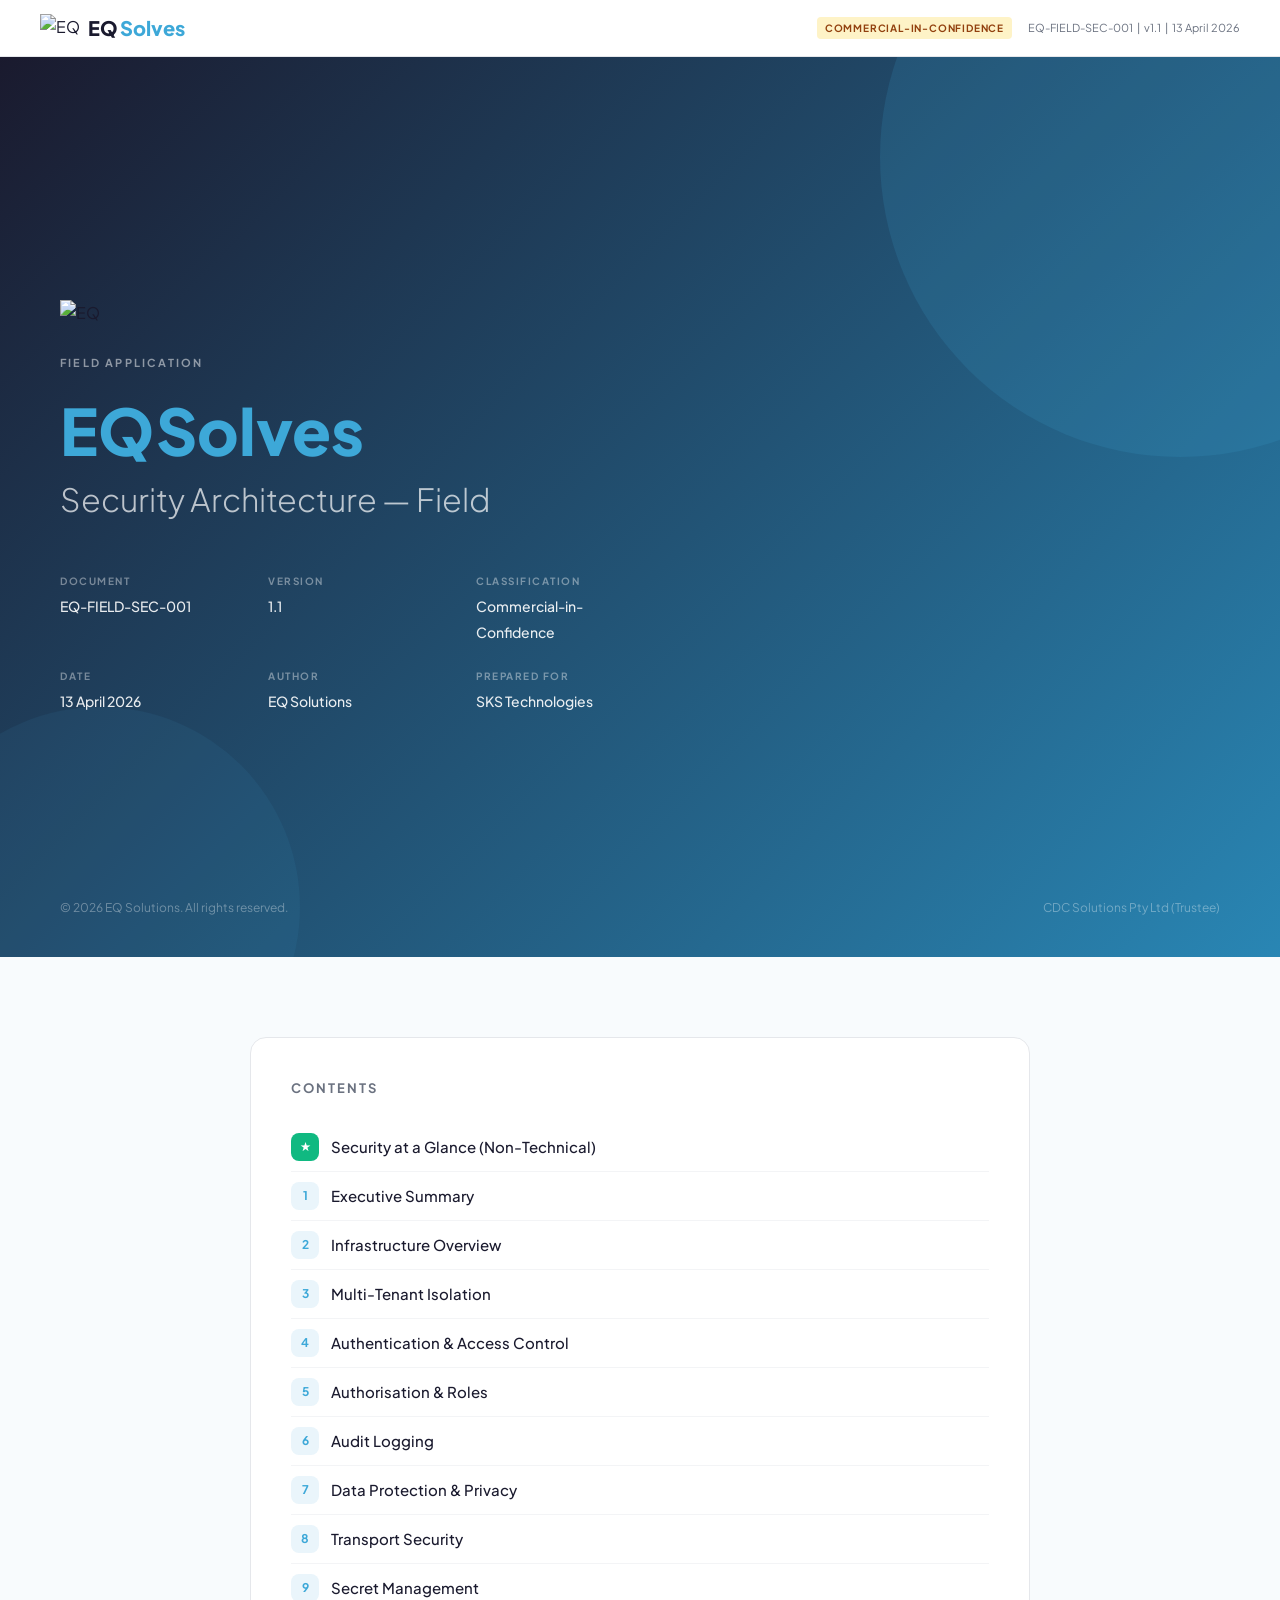
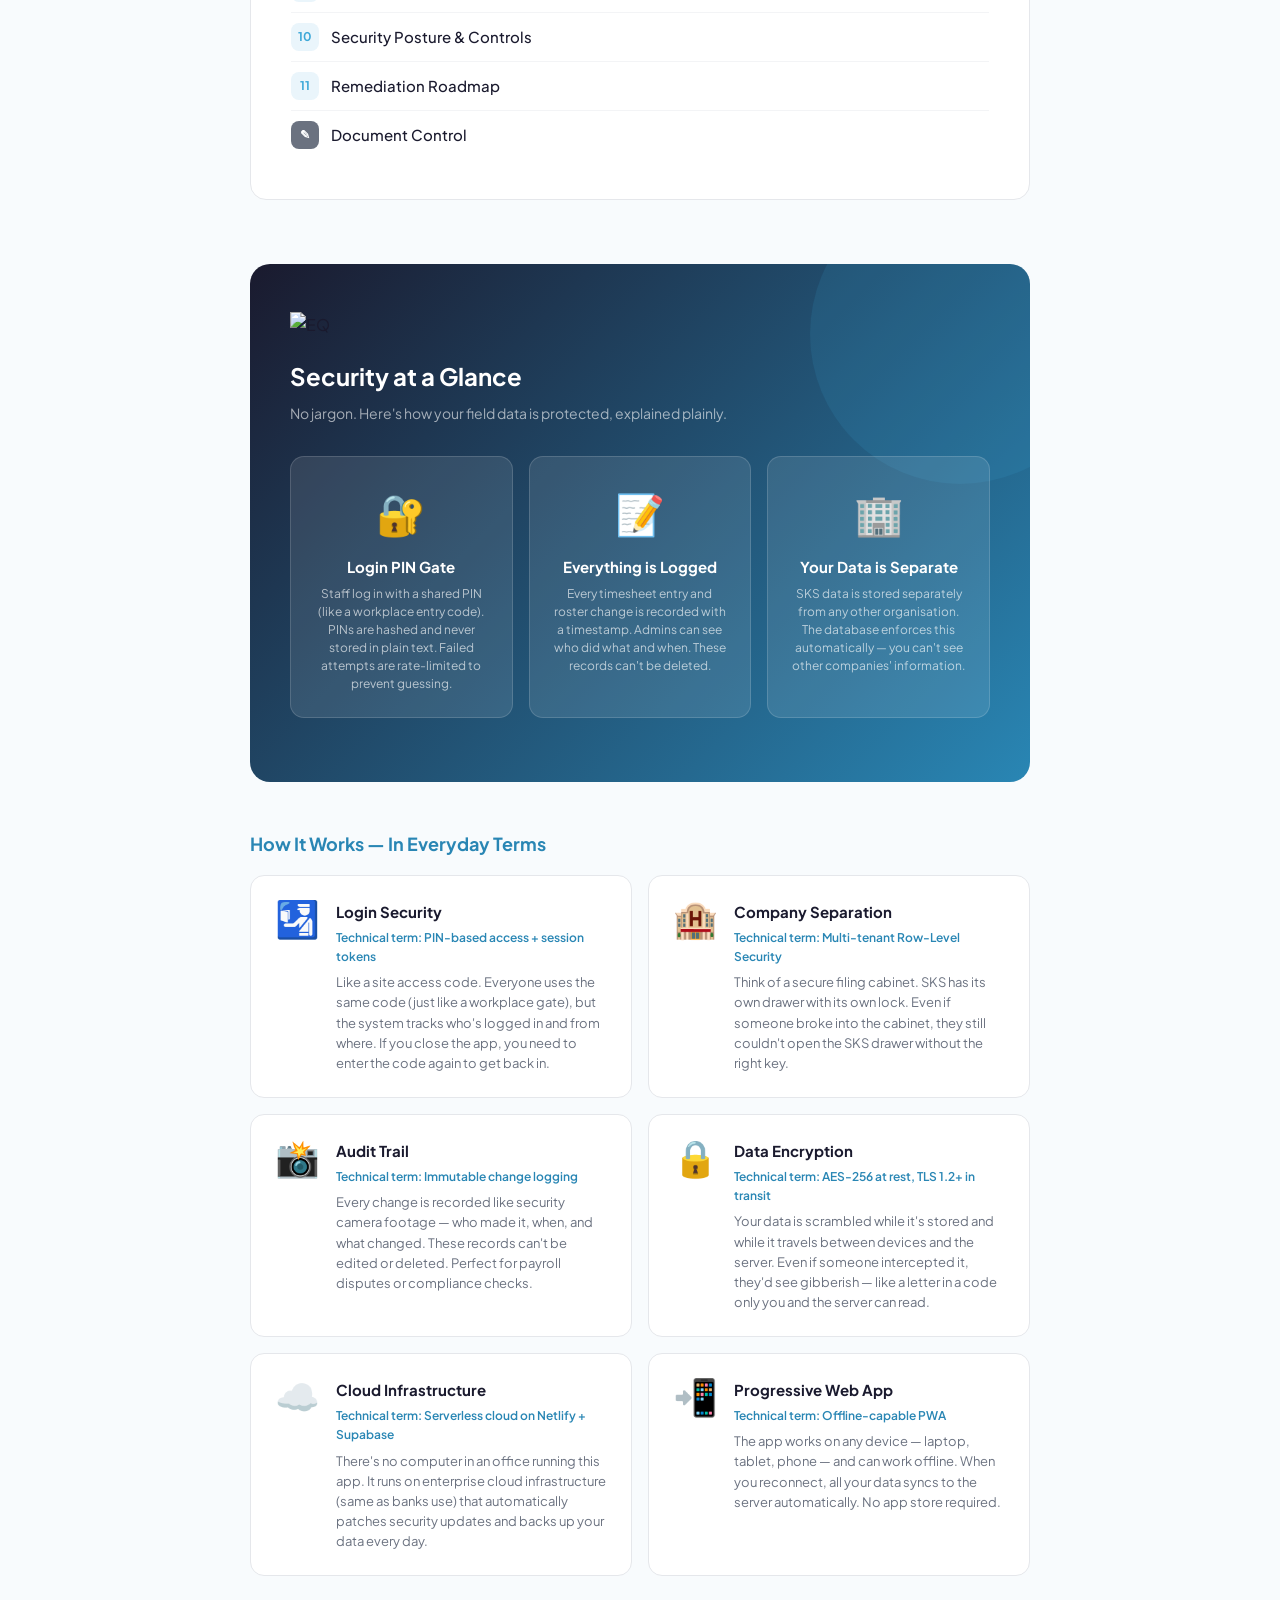
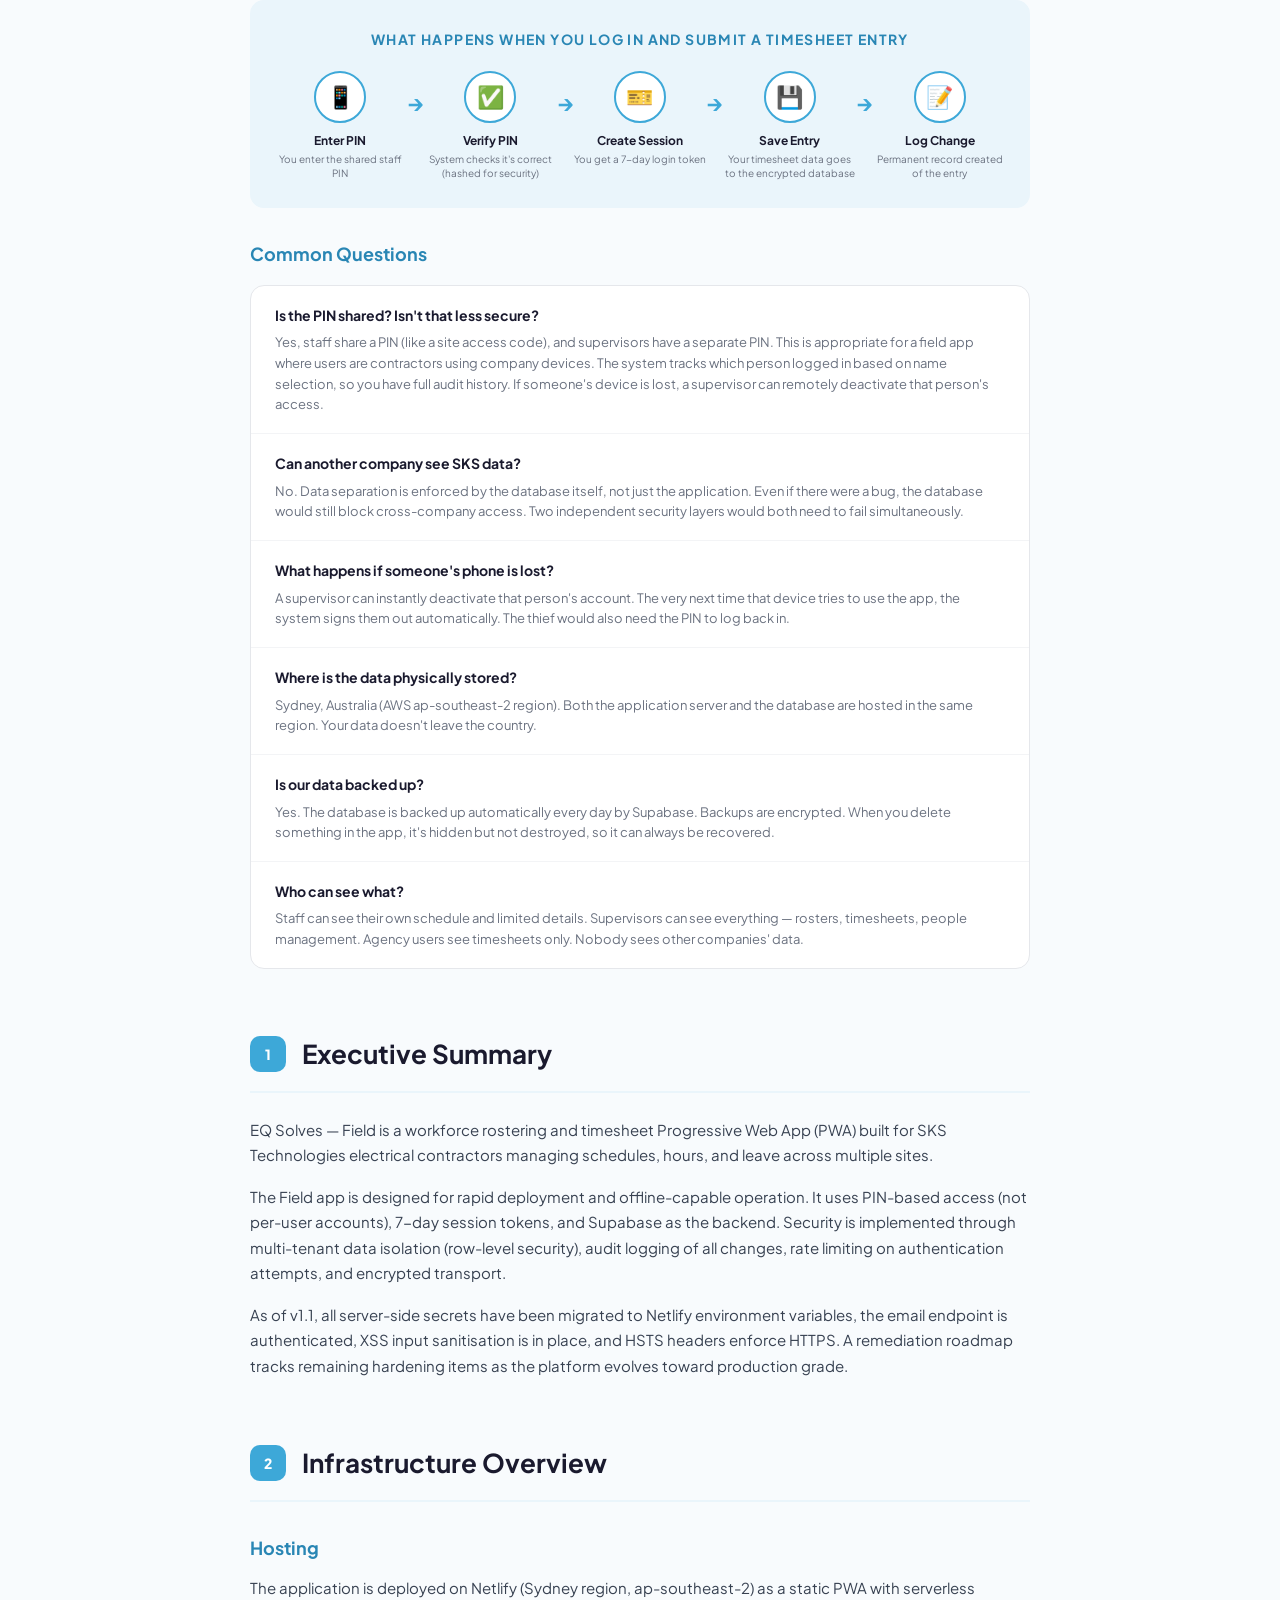
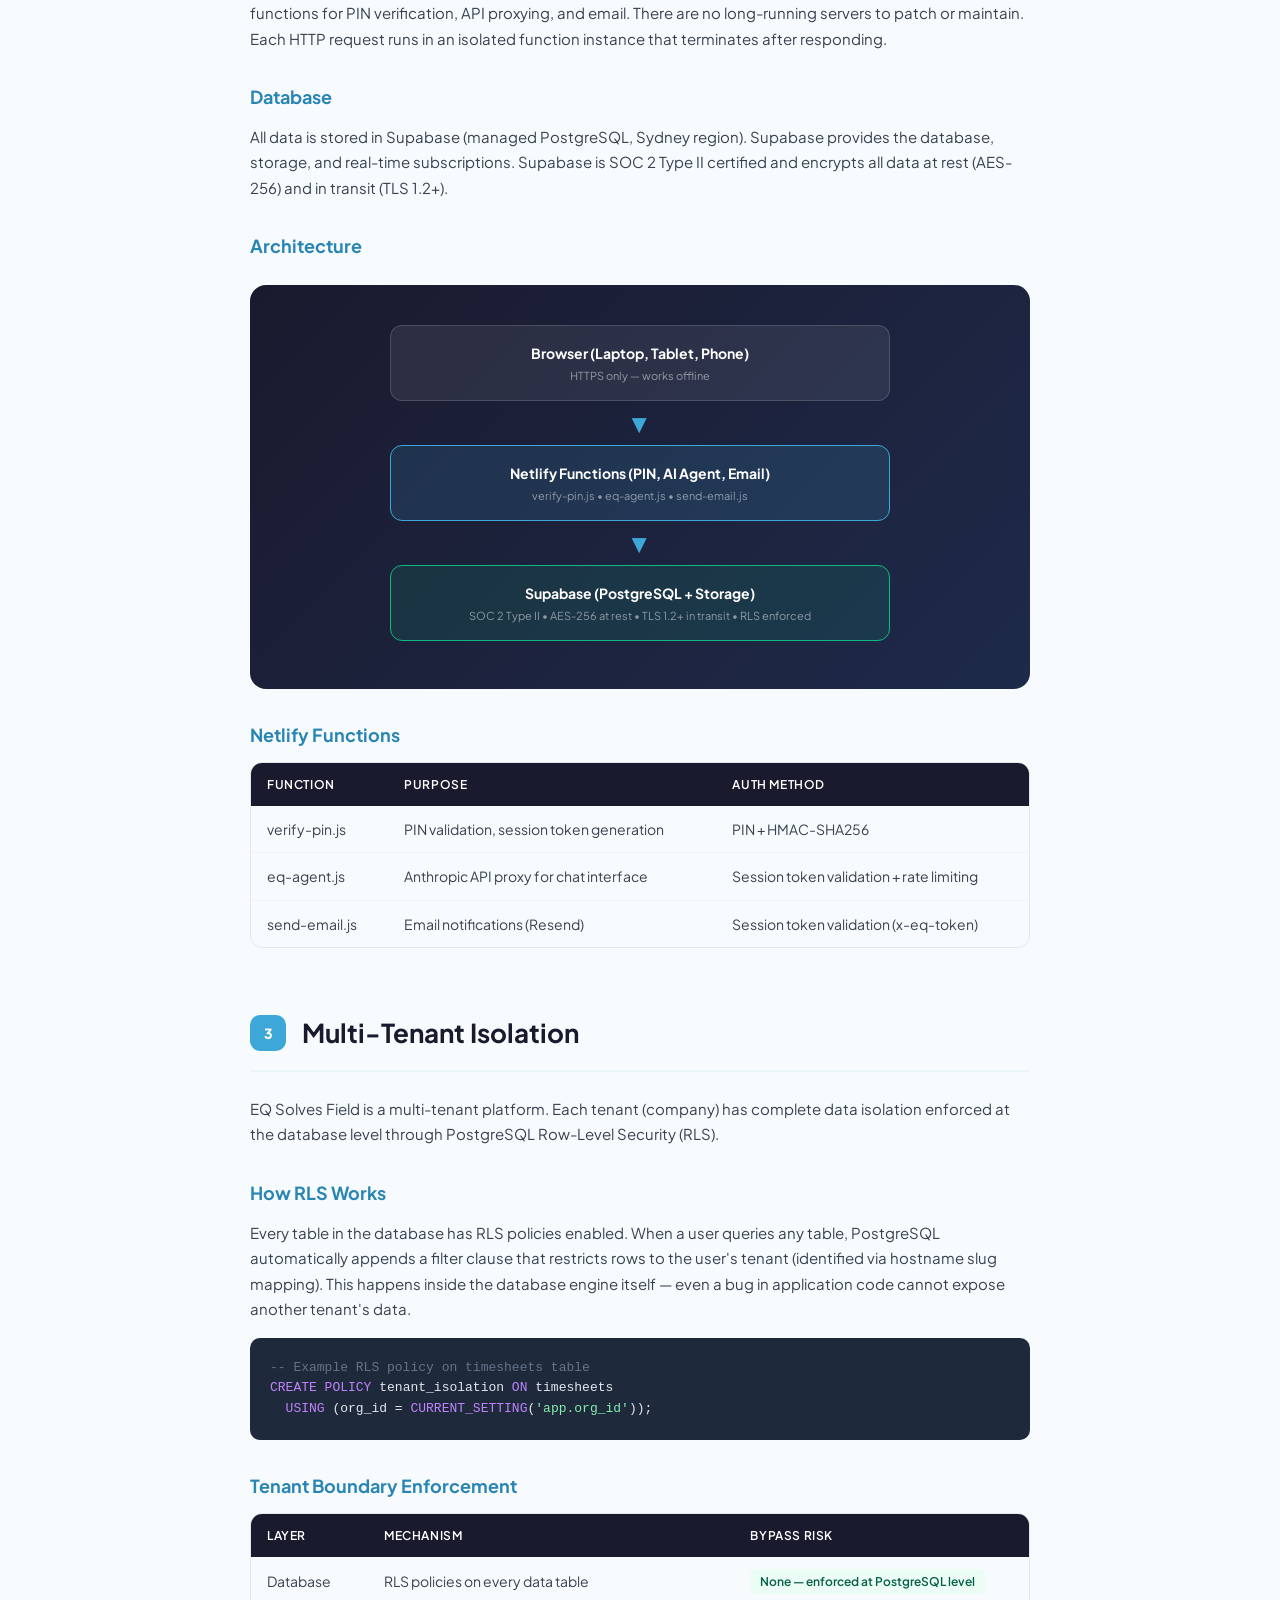
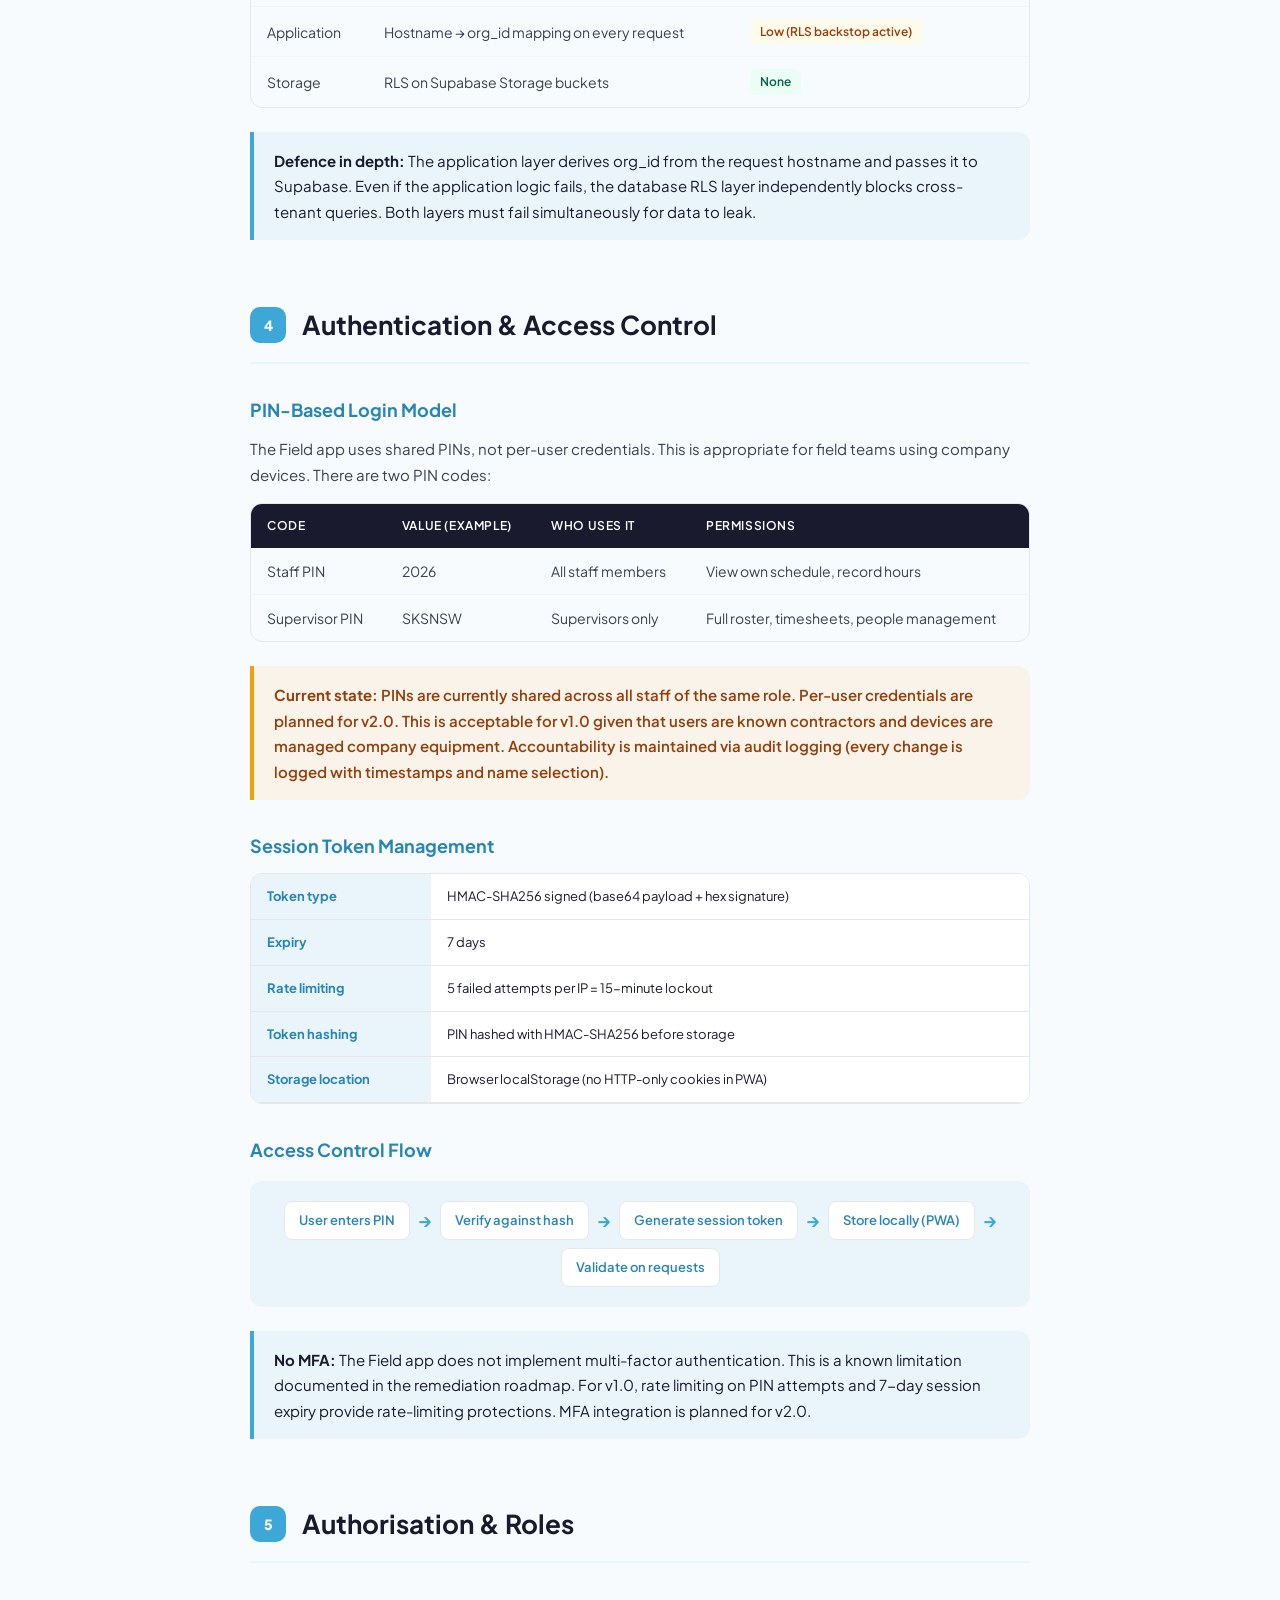
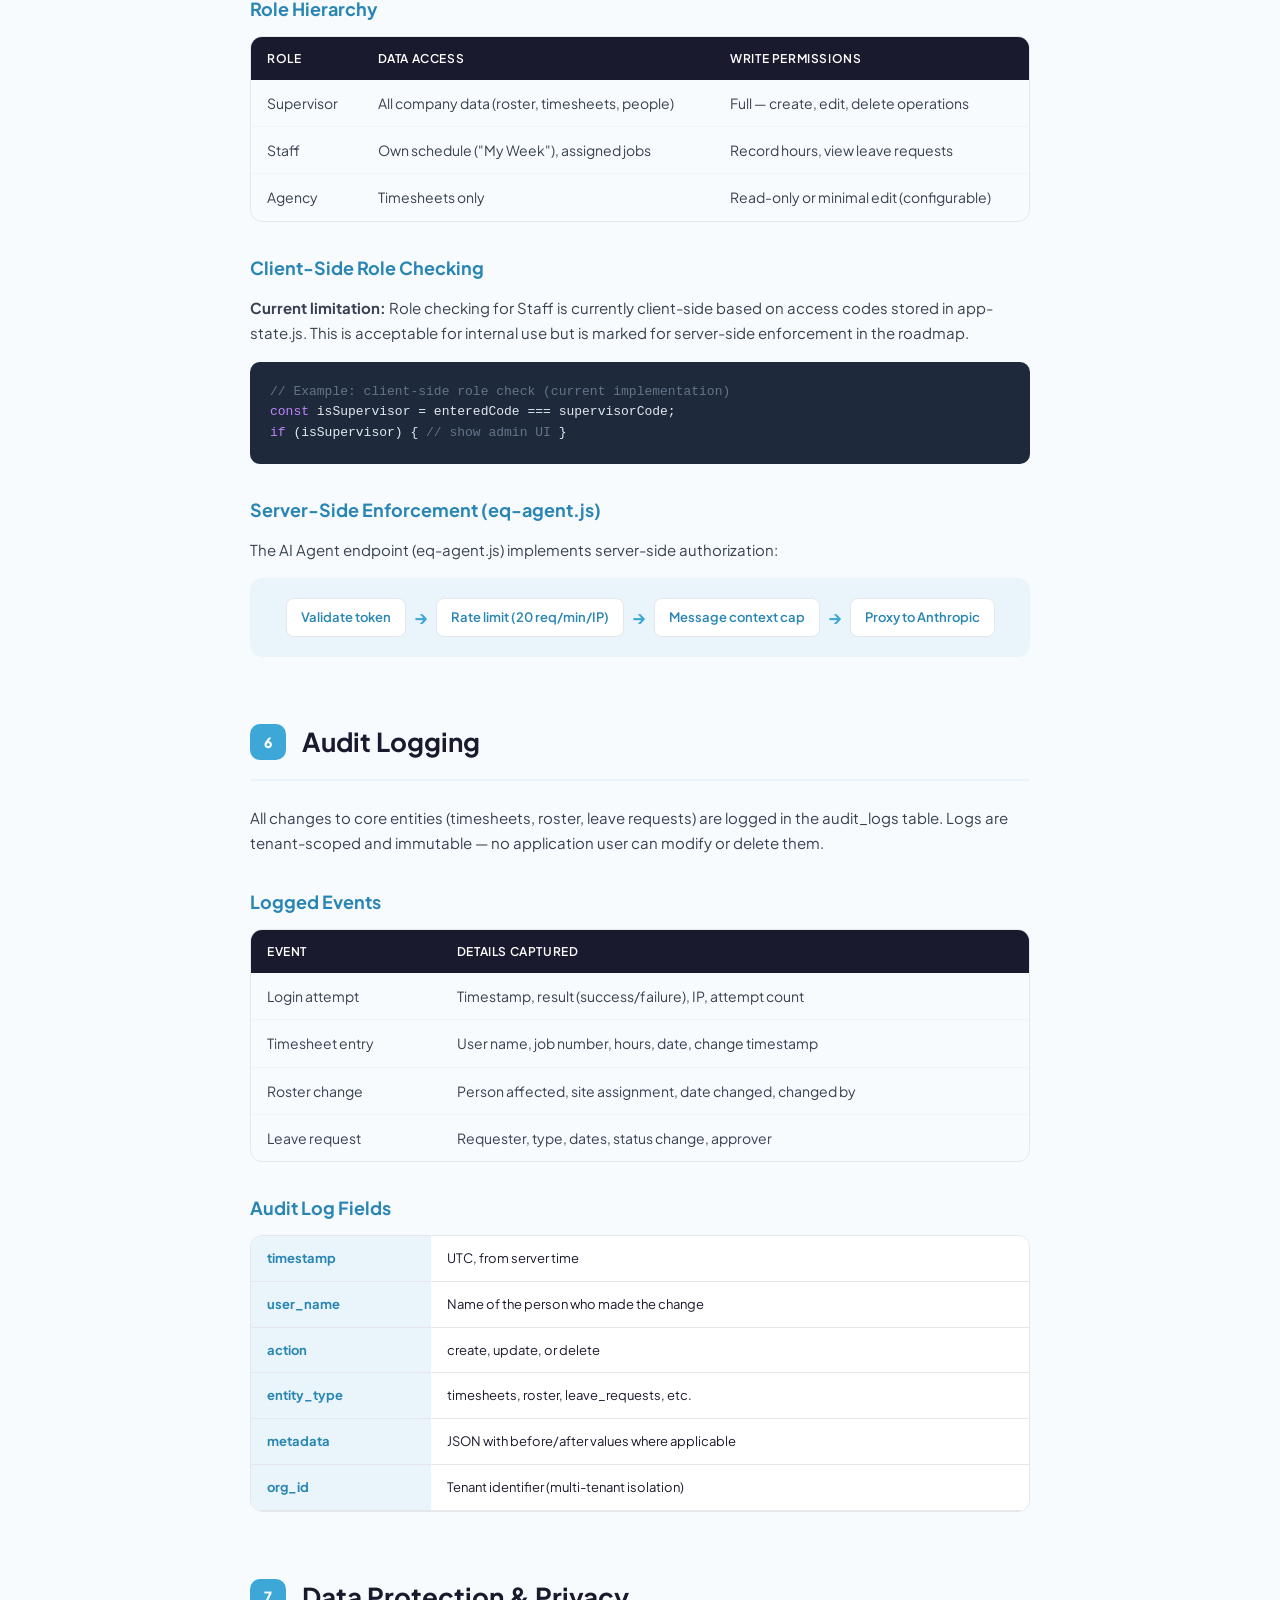
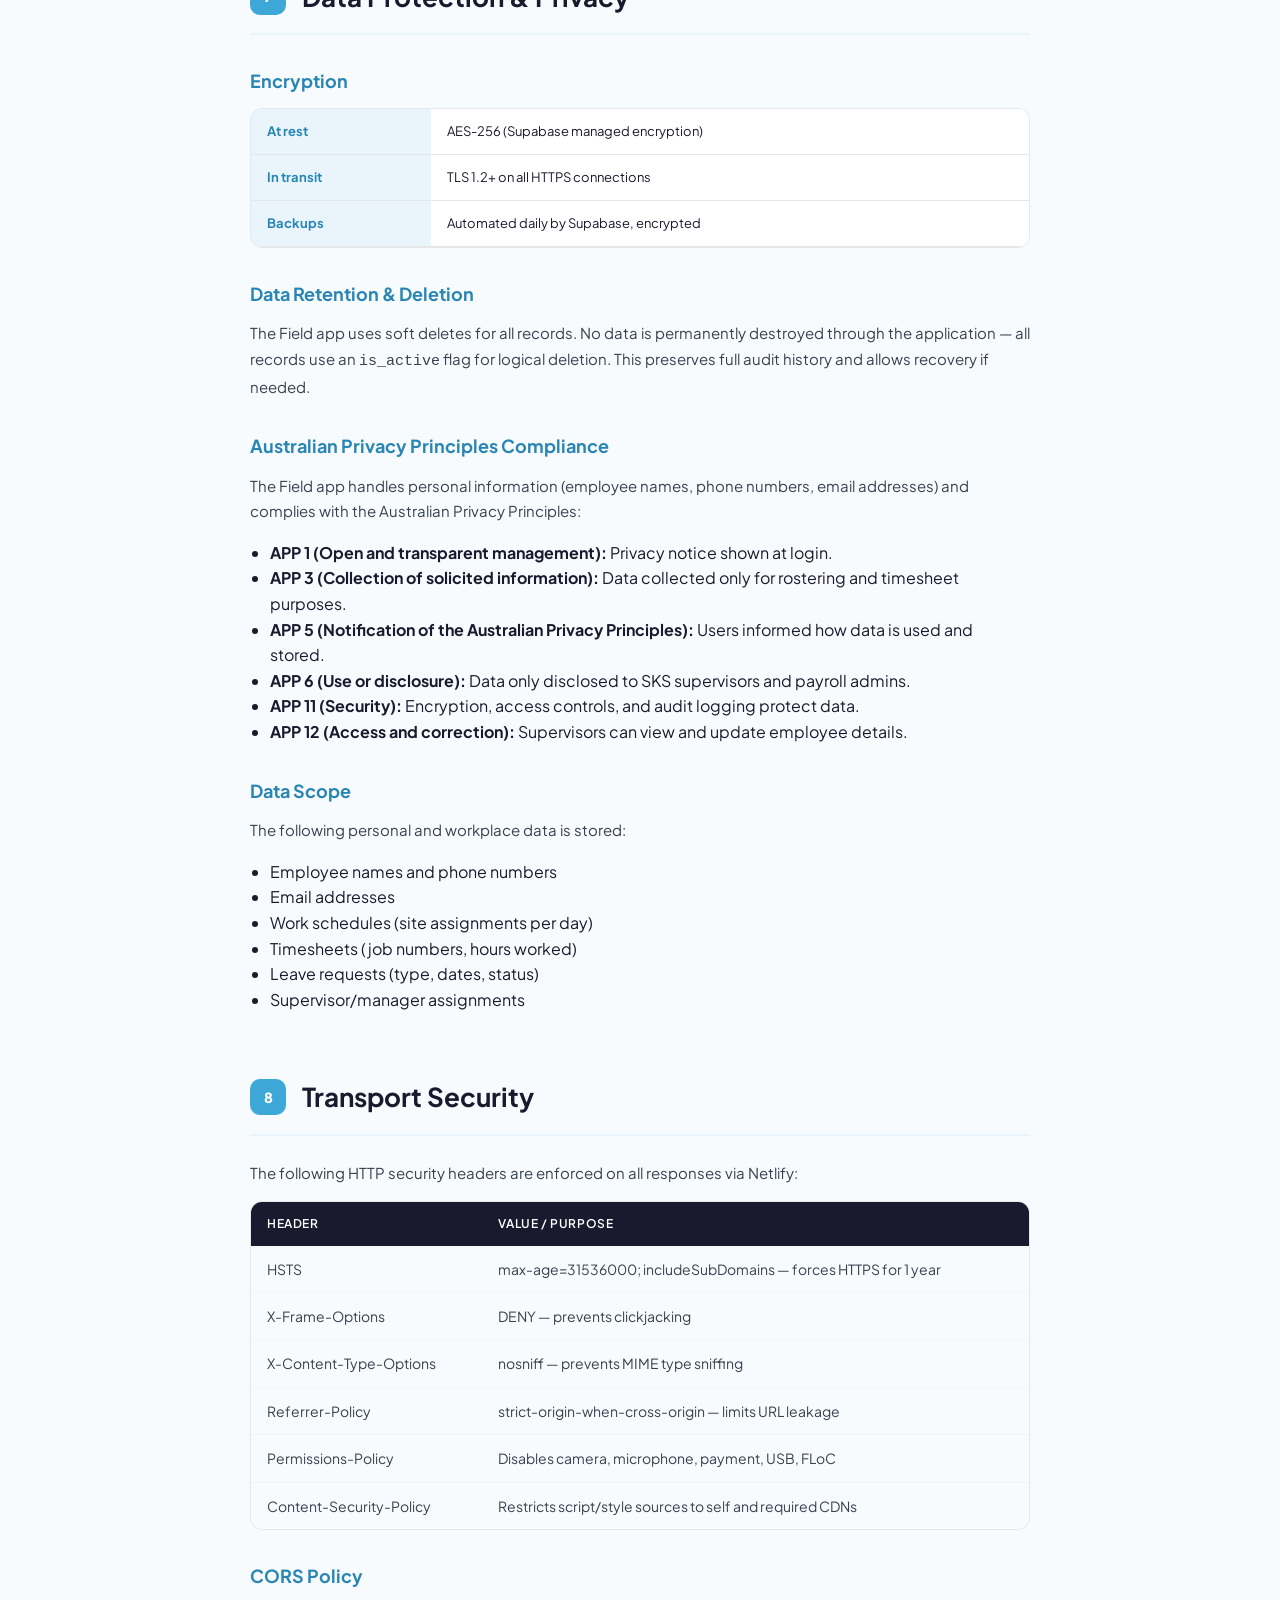
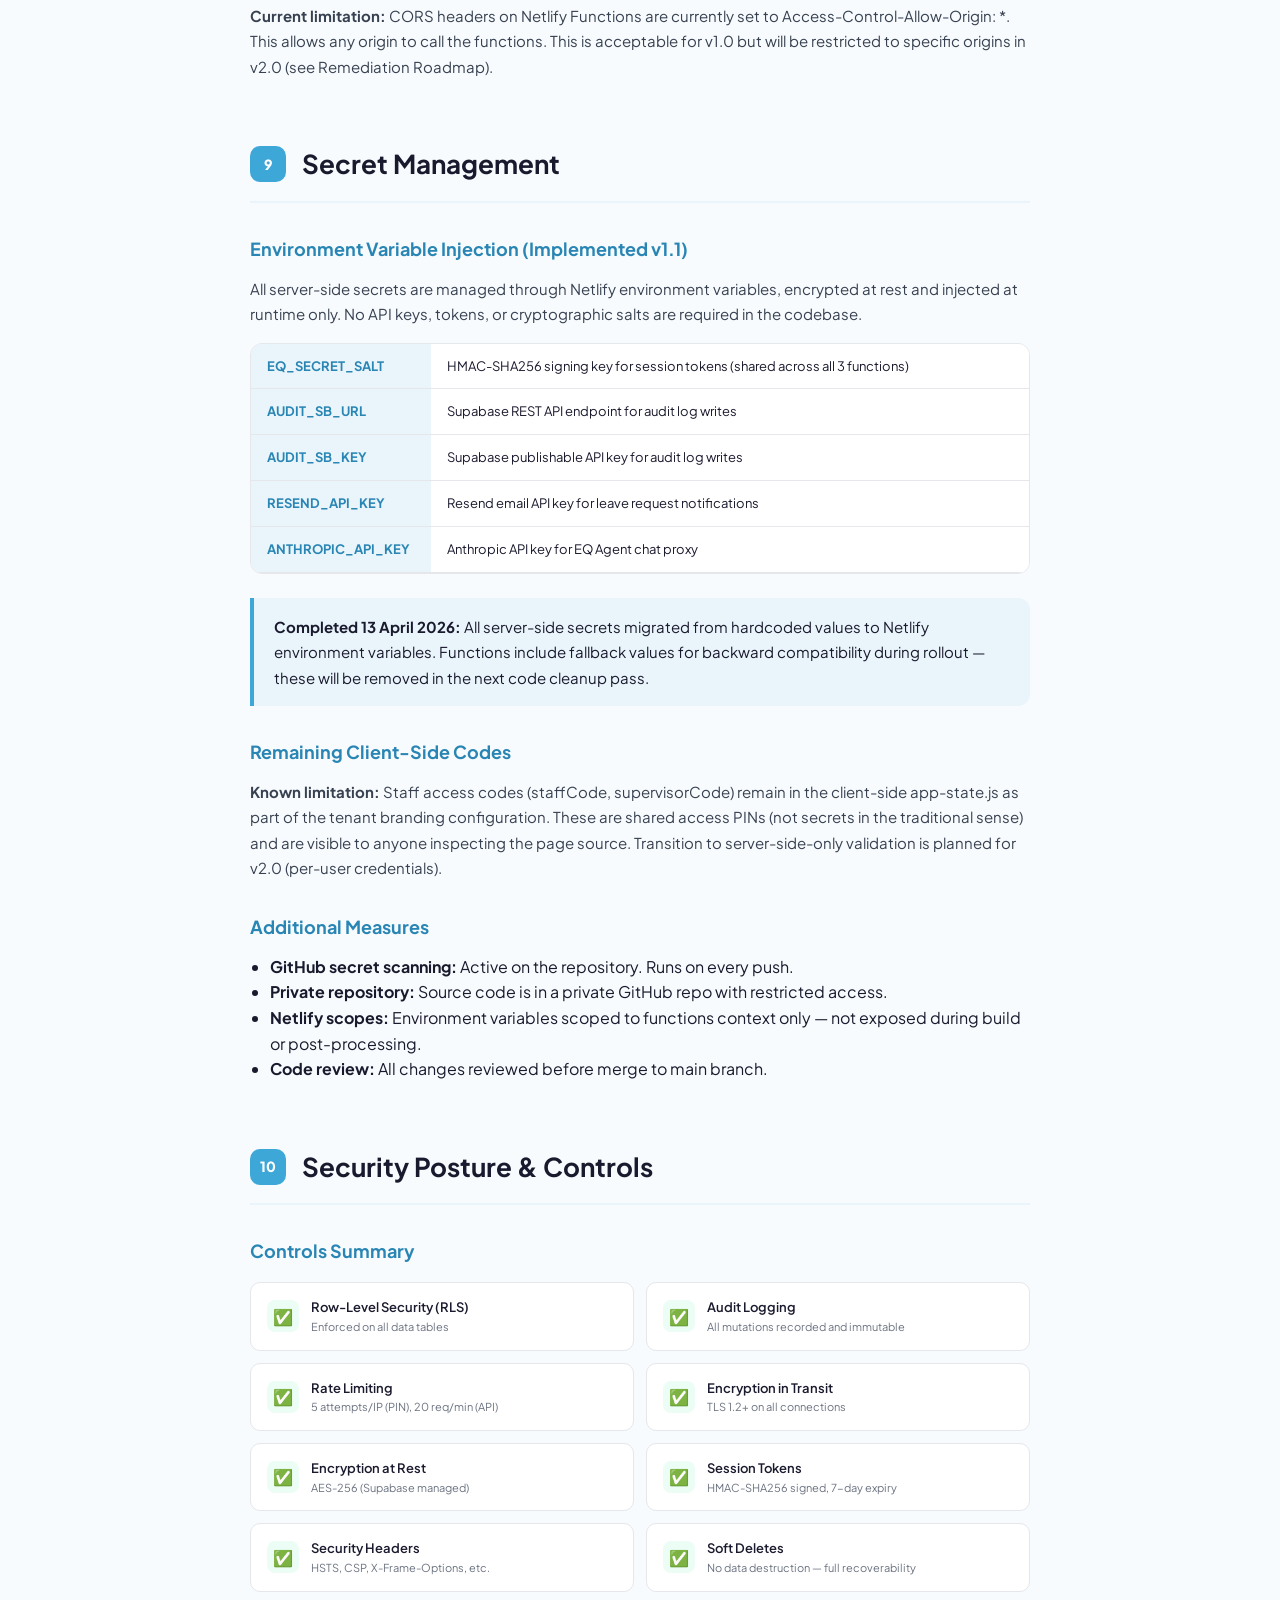
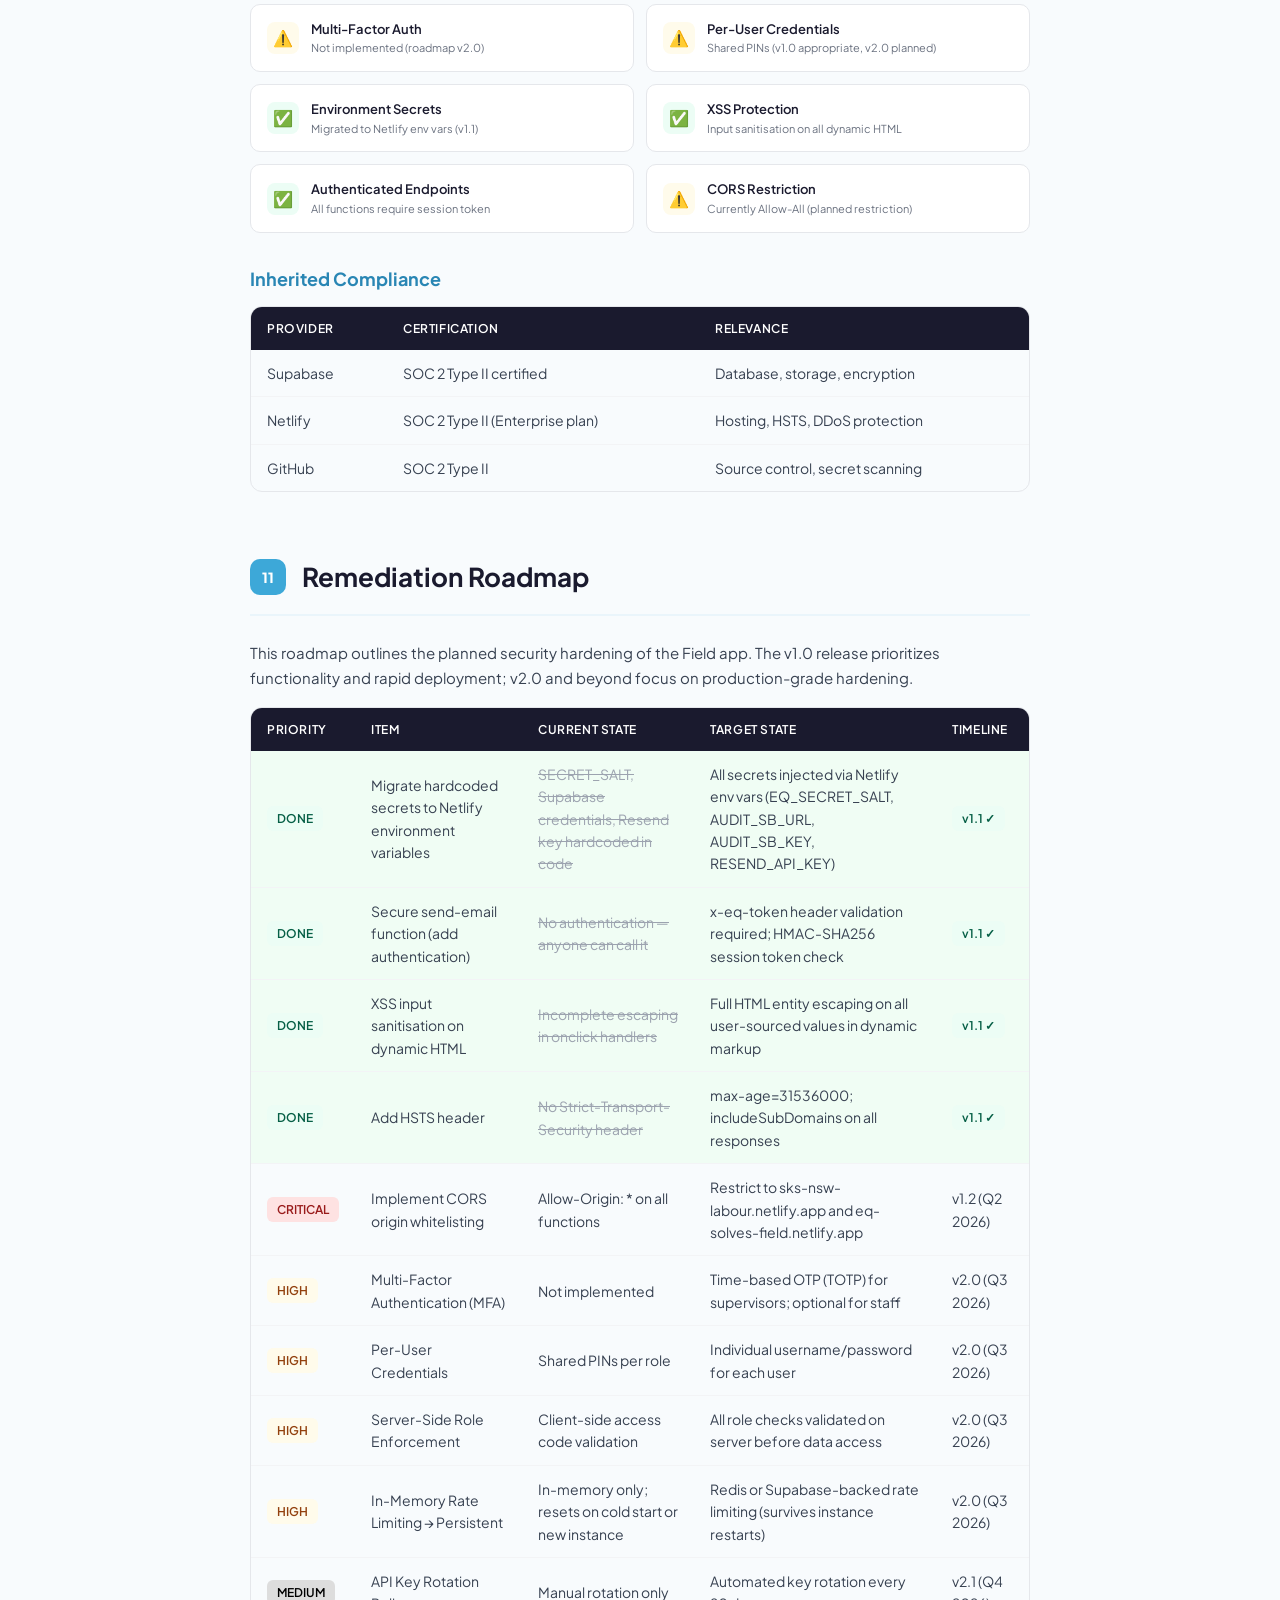
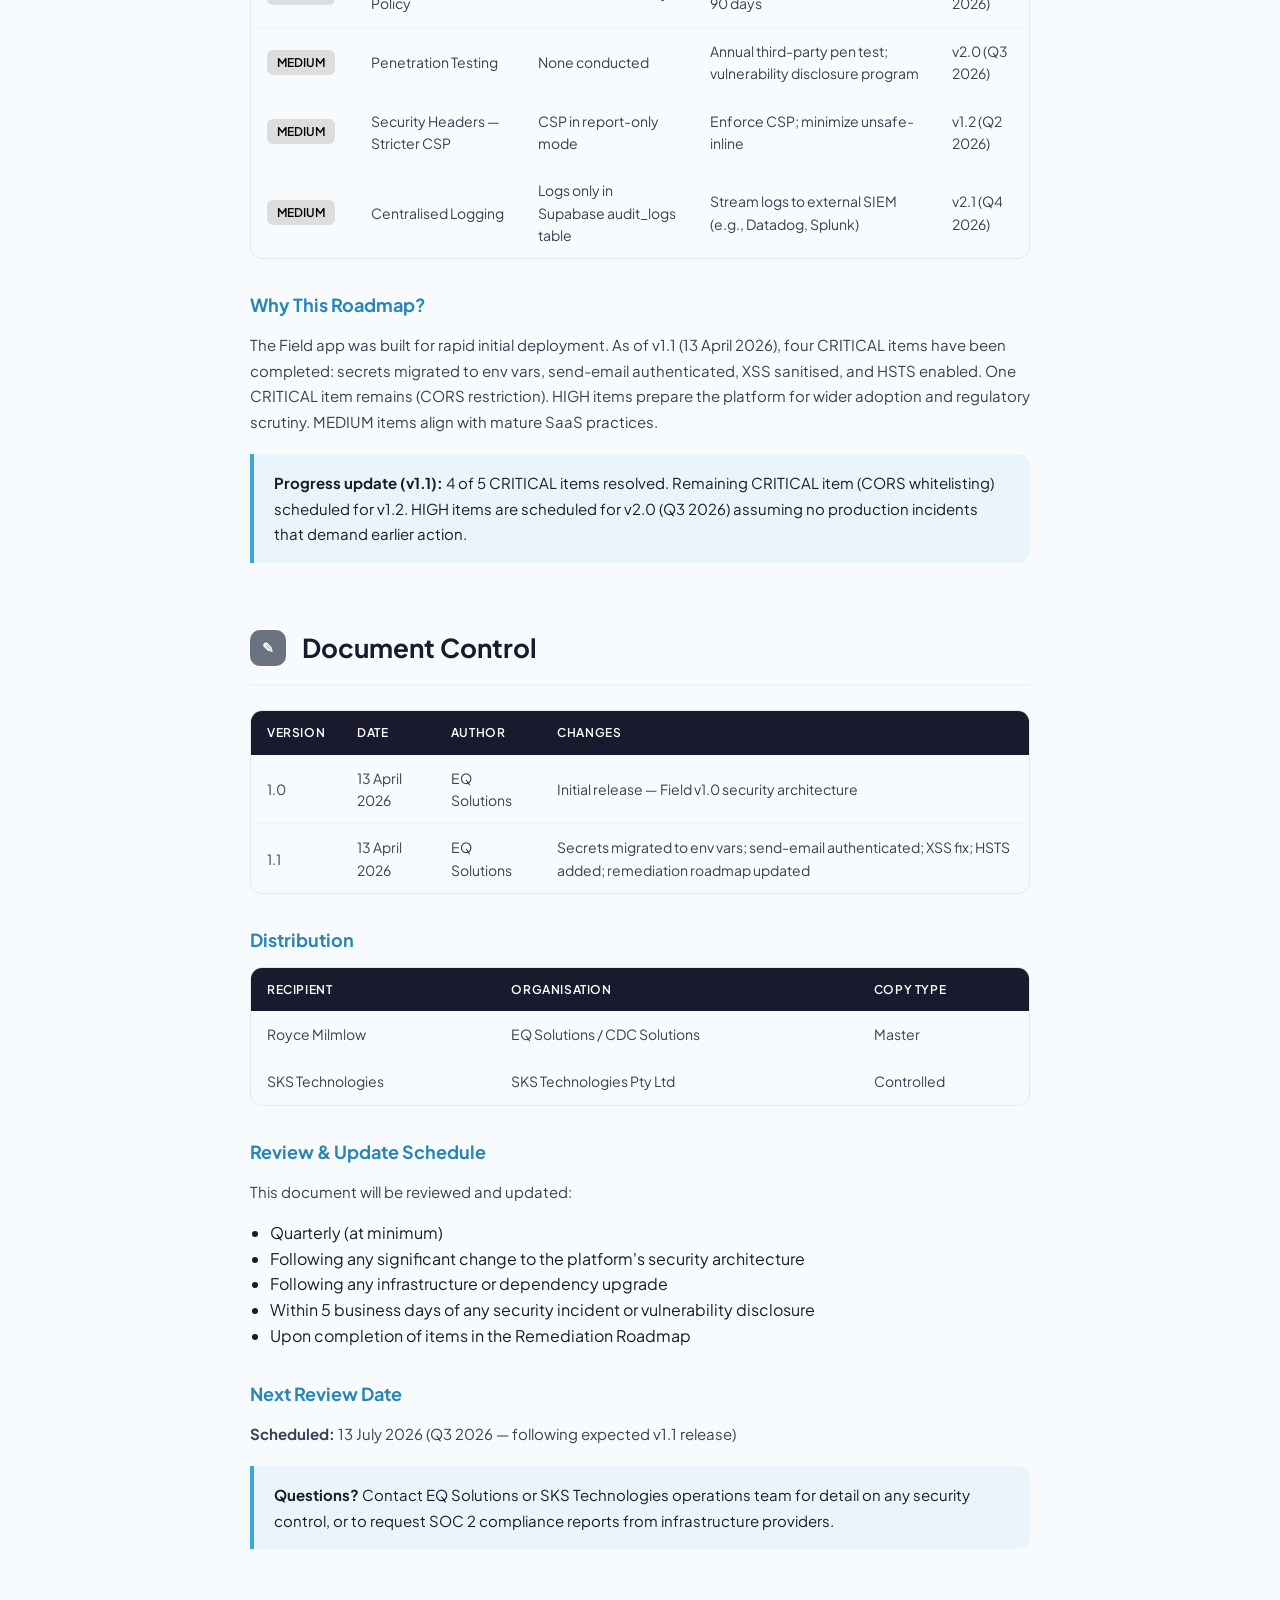
==== commit 13831e44: "Security architecture doc v1.1: updated for env vars, auth, HSTS, XSS fixes" ====
--- a/EQ-Field-Security-Architecture.html
+++ b/EQ-Field-Security-Architecture.html
@@ -29,9 +29,10 @@
   }
 
   /* ── LOGO ── */
-  .eq-logomark { height: 32px; width: auto; vertical-align: middle; }
-  .eq-logomark-lg { height: 56px; width: auto; }
-  .eq-logomark-sm { height: 24px; width: auto; }
+  .eq-logomark { height: 44px; width: auto; vertical-align: middle; }
+  .eq-logomark-lg { height: 72px; width: auto; }
+  .eq-logomark-sm { height: 28px; width: auto; }
+  .eq-logomark-xl { height: 96px; width: auto; }
   .eq-logo { display: inline-flex; align-items: center; gap: 8px; text-decoration: none; }
   .eq-logo-text { display: inline-flex; align-items: baseline; gap: 2px; }
   .eq-logo-eq { font-weight: 800; color: #FFFFFF; }
@@ -654,28 +655,28 @@
   <div class="eq-logo eq-logo-dark">
     <img src="https://pub-409bd651f2e549f4907f5a856a9264ae.r2.dev/EQ_logo_blue_transparent.svg" alt="EQ" class="eq-logomark-sm">
     <span class="eq-logo-text">
-      <span class="eq-logo-eq" style="font-size:18px;font-family:'Plus Jakarta Sans',sans-serif;">EQ</span>
-      <span class="eq-logo-solves" style="font-size:18px;font-family:'Plus Jakarta Sans',sans-serif;">Solves</span>
+      <span class="eq-logo-eq" style="font-size:20px;font-family:'Plus Jakarta Sans',sans-serif;">EQ</span>
+      <span class="eq-logo-solves" style="font-size:20px;font-family:'Plus Jakarta Sans',sans-serif;">Solves</span>
     </span>
   </div>
   <div class="doc-header-right">
     <span class="doc-header-badge">Commercial-in-Confidence</span>
-    <span>EQ-FIELD-SEC-001 &nbsp;|&nbsp; v1.0 &nbsp;|&nbsp; 13 April 2026</span>
+    <span>EQ-FIELD-SEC-001 &nbsp;|&nbsp; v1.1 &nbsp;|&nbsp; 13 April 2026</span>
   </div>
 </div>
 
 <!-- ═══════════ COVER ═══════════ -->
 <div class="cover">
   <div class="cover-content">
-    <div style="margin-bottom:24px;">
-      <img src="https://pub-409bd651f2e549f4907f5a856a9264ae.r2.dev/EQ_logo_white_transparent.svg" alt="EQ" class="eq-logomark-lg">
+    <div style="margin-bottom:28px;">
+      <img src="https://pub-409bd651f2e549f4907f5a856a9264ae.r2.dev/EQ_logo_white_transparent.svg" alt="EQ" class="eq-logomark-xl">
     </div>
     <div class="cover-label">Field Application</div>
-    <h1 style="display:flex;align-items:baseline;gap:6px;">
+    <h1 style="display:flex;align-items:baseline;gap:8px;">
       <span class="eq-logo">
         <span class="eq-logo-text">
-          <span class="eq-logo-eq" style="font-size:56px;font-family:'Plus Jakarta Sans',sans-serif;">EQ</span>
-          <span class="eq-logo-solves" style="font-size:56px;font-family:'Plus Jakarta Sans',sans-serif;">Solves</span>
+          <span class="eq-logo-eq" style="font-size:64px;font-family:'Plus Jakarta Sans',sans-serif;">EQ</span>
+          <span class="eq-logo-solves" style="font-size:64px;font-family:'Plus Jakarta Sans',sans-serif;">Solves</span>
         </span>
       </span>
     </h1>
@@ -687,7 +688,7 @@
       </div>
       <div class="cover-meta-item">
         <label>Version</label>
-        <span>1.0</span>
+        <span>1.1</span>
       </div>
       <div class="cover-meta-item">
         <label>Classification</label>
@@ -739,7 +740,7 @@
   <!-- 0. PLAIN ENGLISH SECTION -->
   <div class="section" id="s0">
     <div class="plain-hero">
-      <div style="margin-bottom:16px;"><img src="https://pub-409bd651f2e549f4907f5a856a9264ae.r2.dev/EQ_logo_white_transparent.svg" alt="EQ" class="eq-logomark"></div>
+      <div style="margin-bottom:20px;"><img src="https://pub-409bd651f2e549f4907f5a856a9264ae.r2.dev/EQ_logo_white_transparent.svg" alt="EQ" class="eq-logomark-lg"></div>
       <div class="plain-hero-title">Security at a Glance</div>
       <div class="plain-hero-sub">No jargon. Here's how your field data is protected, explained plainly.</div>
 
@@ -889,7 +890,7 @@
     </div>
     <p>EQ Solves — Field is a workforce rostering and timesheet Progressive Web App (PWA) built for SKS Technologies electrical contractors managing schedules, hours, and leave across multiple sites.</p>
     <p>The Field app is designed for rapid deployment and offline-capable operation. It uses PIN-based access (not per-user accounts), 7-day session tokens, and Supabase as the backend. Security is implemented through multi-tenant data isolation (row-level security), audit logging of all changes, rate limiting on authentication attempts, and encrypted transport.</p>
-    <p>This is v1.0 of the Field platform. The architecture provides solid security foundations appropriate for the current deployment model. A remediation roadmap documents planned hardening as the platform evolves toward production grade.</p>
+    <p>As of v1.1, all server-side secrets have been migrated to Netlify environment variables, the email endpoint is authenticated, XSS input sanitisation is in place, and HSTS headers enforce HTTPS. A remediation roadmap tracks remaining hardening items as the platform evolves toward production grade.</p>
   </div>
 
   <!-- 2. INFRASTRUCTURE -->
@@ -929,7 +930,7 @@
       <tbody>
         <tr><td>verify-pin.js</td><td>PIN validation, session token generation</td><td>PIN + HMAC-SHA256</td></tr>
         <tr><td>eq-agent.js</td><td>Anthropic API proxy for chat interface</td><td>Session token validation + rate limiting</td></tr>
-        <tr><td>send-email.js</td><td>Email notifications (Resend)</td><td>Currently unauthenticated (roadmap item)</td></tr>
+        <tr><td>send-email.js</td><td>Email notifications (Resend)</td><td>Session token validation (x-eq-token)</td></tr>
       </tbody>
     </table>
   </div>
@@ -1147,7 +1148,7 @@
     <table class="styled-table">
       <thead><tr><th>Header</th><th>Value / Purpose</th></tr></thead>
       <tbody>
-        <tr><td>HSTS</td><td>max-age=31536000 — forces HTTPS for 1 year</td></tr>
+        <tr><td>HSTS</td><td>max-age=31536000; includeSubDomains — forces HTTPS for 1 year</td></tr>
         <tr><td>X-Frame-Options</td><td>DENY — prevents clickjacking</td></tr>
         <tr><td>X-Content-Type-Options</td><td>nosniff — prevents MIME type sniffing</td></tr>
         <tr><td>Referrer-Policy</td><td>strict-origin-when-cross-origin — limits URL leakage</td></tr>
@@ -1167,28 +1168,36 @@
       <h2>Secret Management</h2>
     </div>
 
-    <h3>Current State — Hardcoded Secrets (Known Issue)</h3>
-    <div class="callout warning">
-      <p><strong>CRITICAL FINDING:</strong> The following secrets are currently hardcoded in the codebase:</p>
-      <ul style="margin-left: 20px; margin-top: 12px;">
-        <li><code>SECRET_SALT</code> in verify-pin.js and eq-agent.js (HMAC key for PIN hashing)</li>
-        <li>Supabase URL and API key in verify-pin.js</li>
-        <li>Resend API key in send-email.js</li>
-        <li>Staff access codes in app-state.js (staffCode, supervisorCode)</li>
-      </ul>
-      <p style="margin-top: 12px;">This is a high-priority remediation item. See Remediation Roadmap below.</p>
-    </div>
-
-    <h3>Mitigation Measures</h3>
+    <h3>Environment Variable Injection (Implemented v1.1)</h3>
+    <p>All server-side secrets are managed through Netlify environment variables, encrypted at rest and injected at runtime only. No API keys, tokens, or cryptographic salts are required in the codebase.</p>
+
+    <div class="info-grid">
+      <div class="label">EQ_SECRET_SALT</div>
+      <div class="value">HMAC-SHA256 signing key for session tokens (shared across all 3 functions)</div>
+      <div class="label">AUDIT_SB_URL</div>
+      <div class="value">Supabase REST API endpoint for audit log writes</div>
+      <div class="label">AUDIT_SB_KEY</div>
+      <div class="value">Supabase publishable API key for audit log writes</div>
+      <div class="label">RESEND_API_KEY</div>
+      <div class="value">Resend email API key for leave request notifications</div>
+      <div class="label">ANTHROPIC_API_KEY</div>
+      <div class="value">Anthropic API key for EQ Agent chat proxy</div>
+    </div>
+
+    <div class="callout">
+      <p><strong>Completed 13 April 2026:</strong> All server-side secrets migrated from hardcoded values to Netlify environment variables. Functions include fallback values for backward compatibility during rollout — these will be removed in the next code cleanup pass.</p>
+    </div>
+
+    <h3>Remaining Client-Side Codes</h3>
+    <p><strong>Known limitation:</strong> Staff access codes (staffCode, supervisorCode) remain in the client-side app-state.js as part of the tenant branding configuration. These are shared access PINs (not secrets in the traditional sense) and are visible to anyone inspecting the page source. Transition to server-side-only validation is planned for v2.0 (per-user credentials).</p>
+
+    <h3>Additional Measures</h3>
     <ul style="margin-left: 20px; margin-bottom: 16px;">
-      <li><strong>GitHub secret scanning:</strong> Enabled. No sensitive strings exposed in public repos.</li>
+      <li><strong>GitHub secret scanning:</strong> Active on the repository. Runs on every push.</li>
       <li><strong>Private repository:</strong> Source code is in a private GitHub repo with restricted access.</li>
-      <li><strong>Netlify environment variables:</strong> Already in use for some secrets; expansion is planned.</li>
+      <li><strong>Netlify scopes:</strong> Environment variables scoped to functions context only — not exposed during build or post-processing.</li>
       <li><strong>Code review:</strong> All changes reviewed before merge to main branch.</li>
     </ul>
-
-    <h3>Planned Improvements</h3>
-    <p>See Section 11: Remediation Roadmap for the transition to environment variable injection for all secrets.</p>
   </div>
 
   <!-- 10. SECURITY POSTURE & CONTROLS -->
@@ -1241,8 +1250,16 @@
         <div><div class="control-text">Per-User Credentials</div><div class="control-sub">Shared PINs (v1.0 appropriate, v2.0 planned)</div></div>
       </div>
       <div class="control-item">
-        <div class="control-icon amber">⚠️</div>
-        <div><div class="control-text">Environment Secrets</div><div class="control-sub">Hardcoded in code (remediation in progress)</div></div>
+        <div class="control-icon green">&#9989;</div>
+        <div><div class="control-text">Environment Secrets</div><div class="control-sub">Migrated to Netlify env vars (v1.1)</div></div>
+      </div>
+      <div class="control-item">
+        <div class="control-icon green">&#9989;</div>
+        <div><div class="control-text">XSS Protection</div><div class="control-sub">Input sanitisation on all dynamic HTML</div></div>
+      </div>
+      <div class="control-item">
+        <div class="control-icon green">&#9989;</div>
+        <div><div class="control-text">Authenticated Endpoints</div><div class="control-sub">All functions require session token</div></div>
       </div>
       <div class="control-item">
         <div class="control-icon amber">⚠️</div>
@@ -1281,26 +1298,40 @@
         </tr>
       </thead>
       <tbody>
-        <tr>
-          <td><span class="badge badge-red">CRITICAL</span></td>
+        <tr style="background:#F0FDF4;">
+          <td><span class="badge badge-green">DONE</span></td>
           <td>Migrate hardcoded secrets to Netlify environment variables</td>
-          <td>SECRET_SALT, Supabase credentials, Resend key hardcoded in code</td>
-          <td>All secrets injected at build/runtime; zero secrets in codebase</td>
-          <td>v1.1 (Q2 2026)</td>
+          <td style="text-decoration:line-through;color:#9CA3AF;">SECRET_SALT, Supabase credentials, Resend key hardcoded in code</td>
+          <td>All secrets injected via Netlify env vars (EQ_SECRET_SALT, AUDIT_SB_URL, AUDIT_SB_KEY, RESEND_API_KEY)</td>
+          <td><span class="badge badge-green">v1.1 ✓</span></td>
         </tr>
-        <tr>
-          <td><span class="badge badge-red">CRITICAL</span></td>
+        <tr style="background:#F0FDF4;">
+          <td><span class="badge badge-green">DONE</span></td>
           <td>Secure send-email function (add authentication)</td>
-          <td>No authentication — anyone can call it</td>
-          <td>Token-based auth required; rate limiting per sender</td>
-          <td>v1.1 (Q2 2026)</td>
+          <td style="text-decoration:line-through;color:#9CA3AF;">No authentication — anyone can call it</td>
+          <td>x-eq-token header validation required; HMAC-SHA256 session token check</td>
+          <td><span class="badge badge-green">v1.1 ✓</span></td>
+        </tr>
+        <tr style="background:#F0FDF4;">
+          <td><span class="badge badge-green">DONE</span></td>
+          <td>XSS input sanitisation on dynamic HTML</td>
+          <td style="text-decoration:line-through;color:#9CA3AF;">Incomplete escaping in onclick handlers</td>
+          <td>Full HTML entity escaping on all user-sourced values in dynamic markup</td>
+          <td><span class="badge badge-green">v1.1 ✓</span></td>
+        </tr>
+        <tr style="background:#F0FDF4;">
+          <td><span class="badge badge-green">DONE</span></td>
+          <td>Add HSTS header</td>
+          <td style="text-decoration:line-through;color:#9CA3AF;">No Strict-Transport-Security header</td>
+          <td>max-age=31536000; includeSubDomains on all responses</td>
+          <td><span class="badge badge-green">v1.1 ✓</span></td>
         </tr>
         <tr>
           <td><span class="badge badge-red">CRITICAL</span></td>
           <td>Implement CORS origin whitelisting</td>
           <td>Allow-Origin: * on all functions</td>
           <td>Restrict to sks-nsw-labour.netlify.app and eq-solves-field.netlify.app</td>
-          <td>v1.1 (Q2 2026)</td>
+          <td>v1.2 (Q2 2026)</td>
         </tr>
         <tr>
           <td><span class="badge badge-amber">HIGH</span></td>
@@ -1362,10 +1393,10 @@
     </table>
 
     <h3>Why This Roadmap?</h3>
-    <p>The Field app was built for rapid initial deployment. CRITICAL items address immediate risk (exposed secrets, unauthenticated endpoints). HIGH items prepare the platform for wider adoption and regulatory scrutiny. MEDIUM items align with mature SaaS practices.</p>
+    <p>The Field app was built for rapid initial deployment. As of v1.1 (13 April 2026), four CRITICAL items have been completed: secrets migrated to env vars, send-email authenticated, XSS sanitised, and HSTS enabled. One CRITICAL item remains (CORS restriction). HIGH items prepare the platform for wider adoption and regulatory scrutiny. MEDIUM items align with mature SaaS practices.</p>
 
     <div class="callout">
-      <p><strong>Stakeholder commitment:</strong> EQ Solutions and SKS Technologies agree to prioritize CRITICAL remediation items in v1.1, targeting completion by end of Q2 2026. HIGH items are scheduled for v2.0 (Q3 2026) assuming no production incidents that demand earlier action.</p>
+      <p><strong>Progress update (v1.1):</strong> 4 of 5 CRITICAL items resolved. Remaining CRITICAL item (CORS whitelisting) scheduled for v1.2. HIGH items are scheduled for v2.0 (Q3 2026) assuming no production incidents that demand earlier action.</p>
     </div>
   </div>
 
@@ -1379,6 +1410,7 @@
       <thead><tr><th>Version</th><th>Date</th><th>Author</th><th>Changes</th></tr></thead>
       <tbody>
         <tr><td>1.0</td><td>13 April 2026</td><td>EQ Solutions</td><td>Initial release — Field v1.0 security architecture</td></tr>
+        <tr><td>1.1</td><td>13 April 2026</td><td>EQ Solutions</td><td>Secrets migrated to env vars; send-email authenticated; XSS fix; HSTS added; remediation roadmap updated</td></tr>
       </tbody>
     </table>
 
@@ -1429,11 +1461,11 @@
 
   <div style="position:relative;z-index:1;">
     <div style="margin-bottom:16px;">
-      <img src="https://pub-409bd651f2e549f4907f5a856a9264ae.r2.dev/EQ_logo_white_transparent.svg" alt="EQ" style="height:64px;width:auto;">
+      <img src="https://pub-409bd651f2e549f4907f5a856a9264ae.r2.dev/EQ_logo_white_transparent.svg" alt="EQ" style="height:88px;width:auto;">
     </div>
     <div style="margin-bottom:32px;">
-      <span style="font-family:'Plus Jakarta Sans',sans-serif;font-size:48px;font-weight:800;color:white;">EQ</span>
-      <span style="font-family:'Plus Jakarta Sans',sans-serif;font-size:48px;font-weight:800;color:#3DA8D8;"> Solves</span>
+      <span style="font-family:'Plus Jakarta Sans',sans-serif;font-size:56px;font-weight:800;color:white;">EQ</span>
+      <span style="font-family:'Plus Jakarta Sans',sans-serif;font-size:56px;font-weight:800;color:#3DA8D8;"> Solves</span>
     </div>
     <div style="font-family:'Plus Jakarta Sans',sans-serif;font-size:16px;color:rgba(255,255,255,0.5);margin-bottom:48px;letter-spacing:0.1em;text-transform:uppercase;">Field Application</div>
 
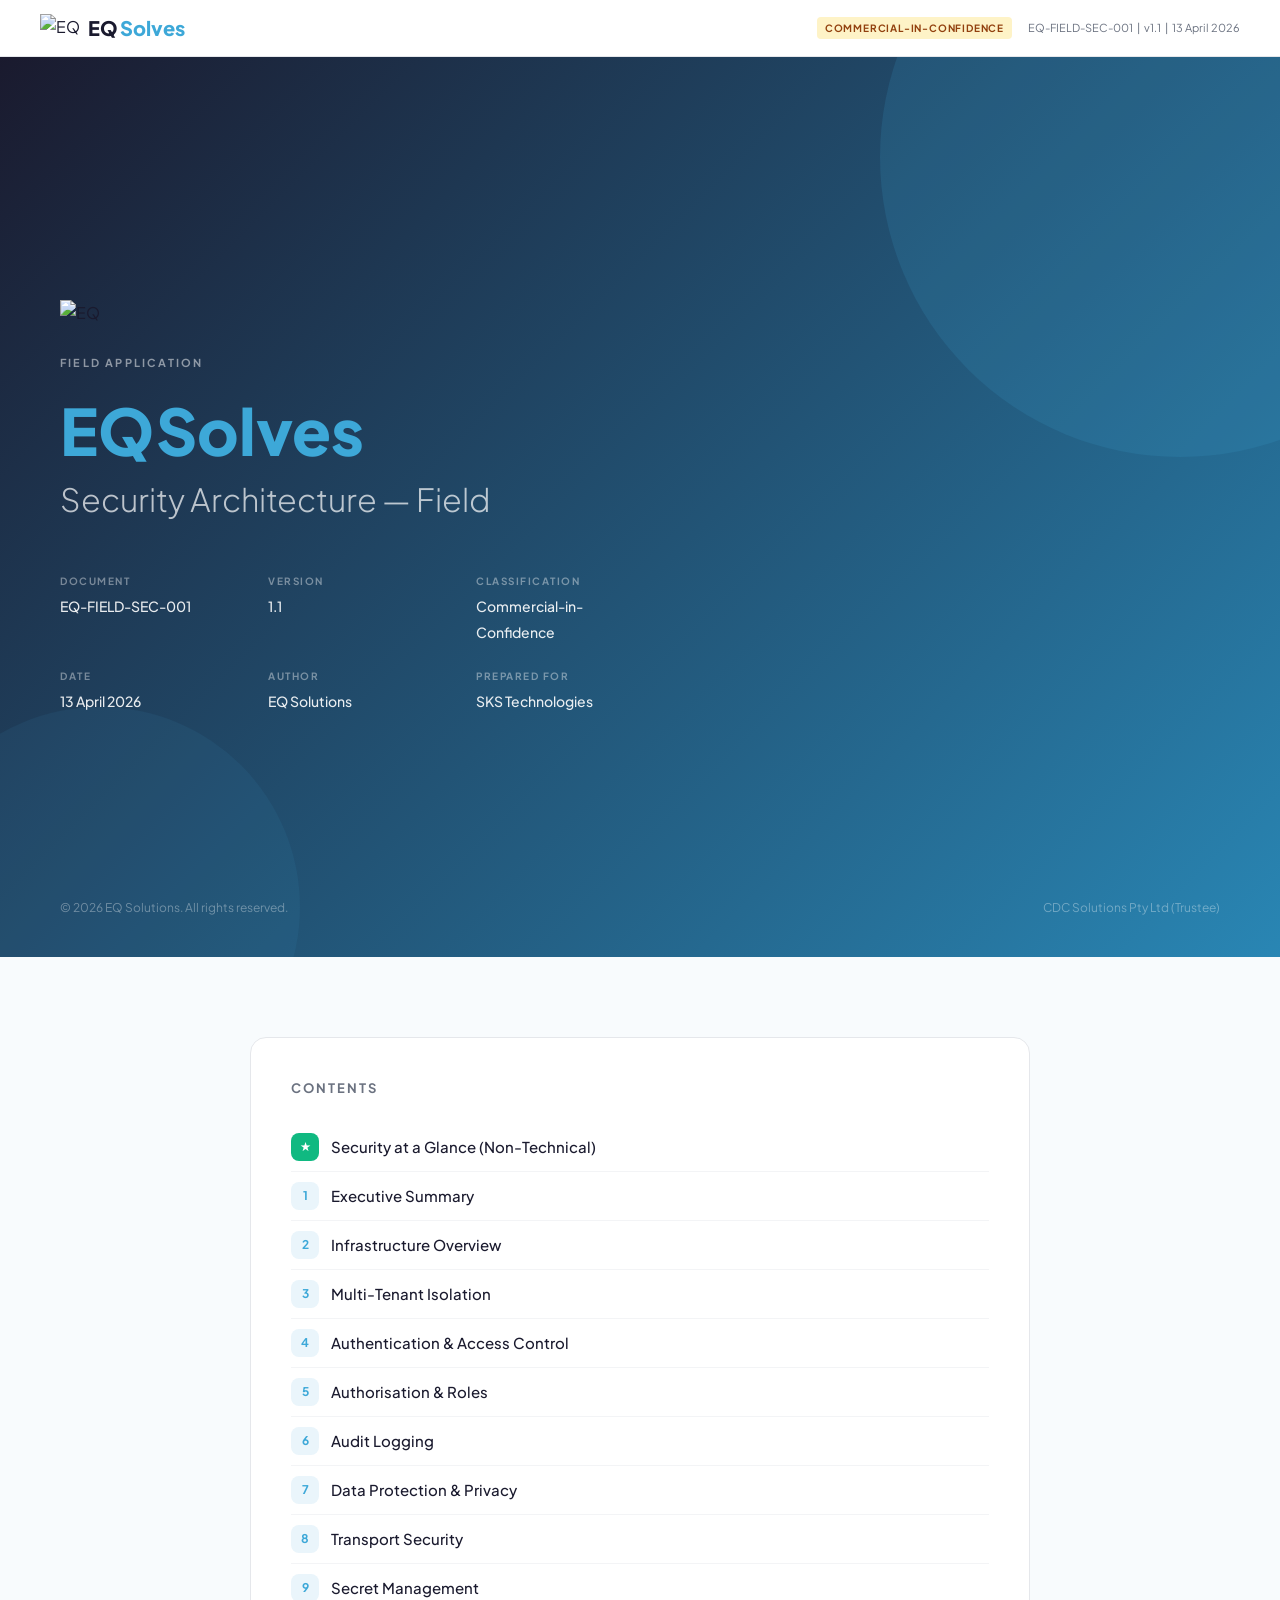
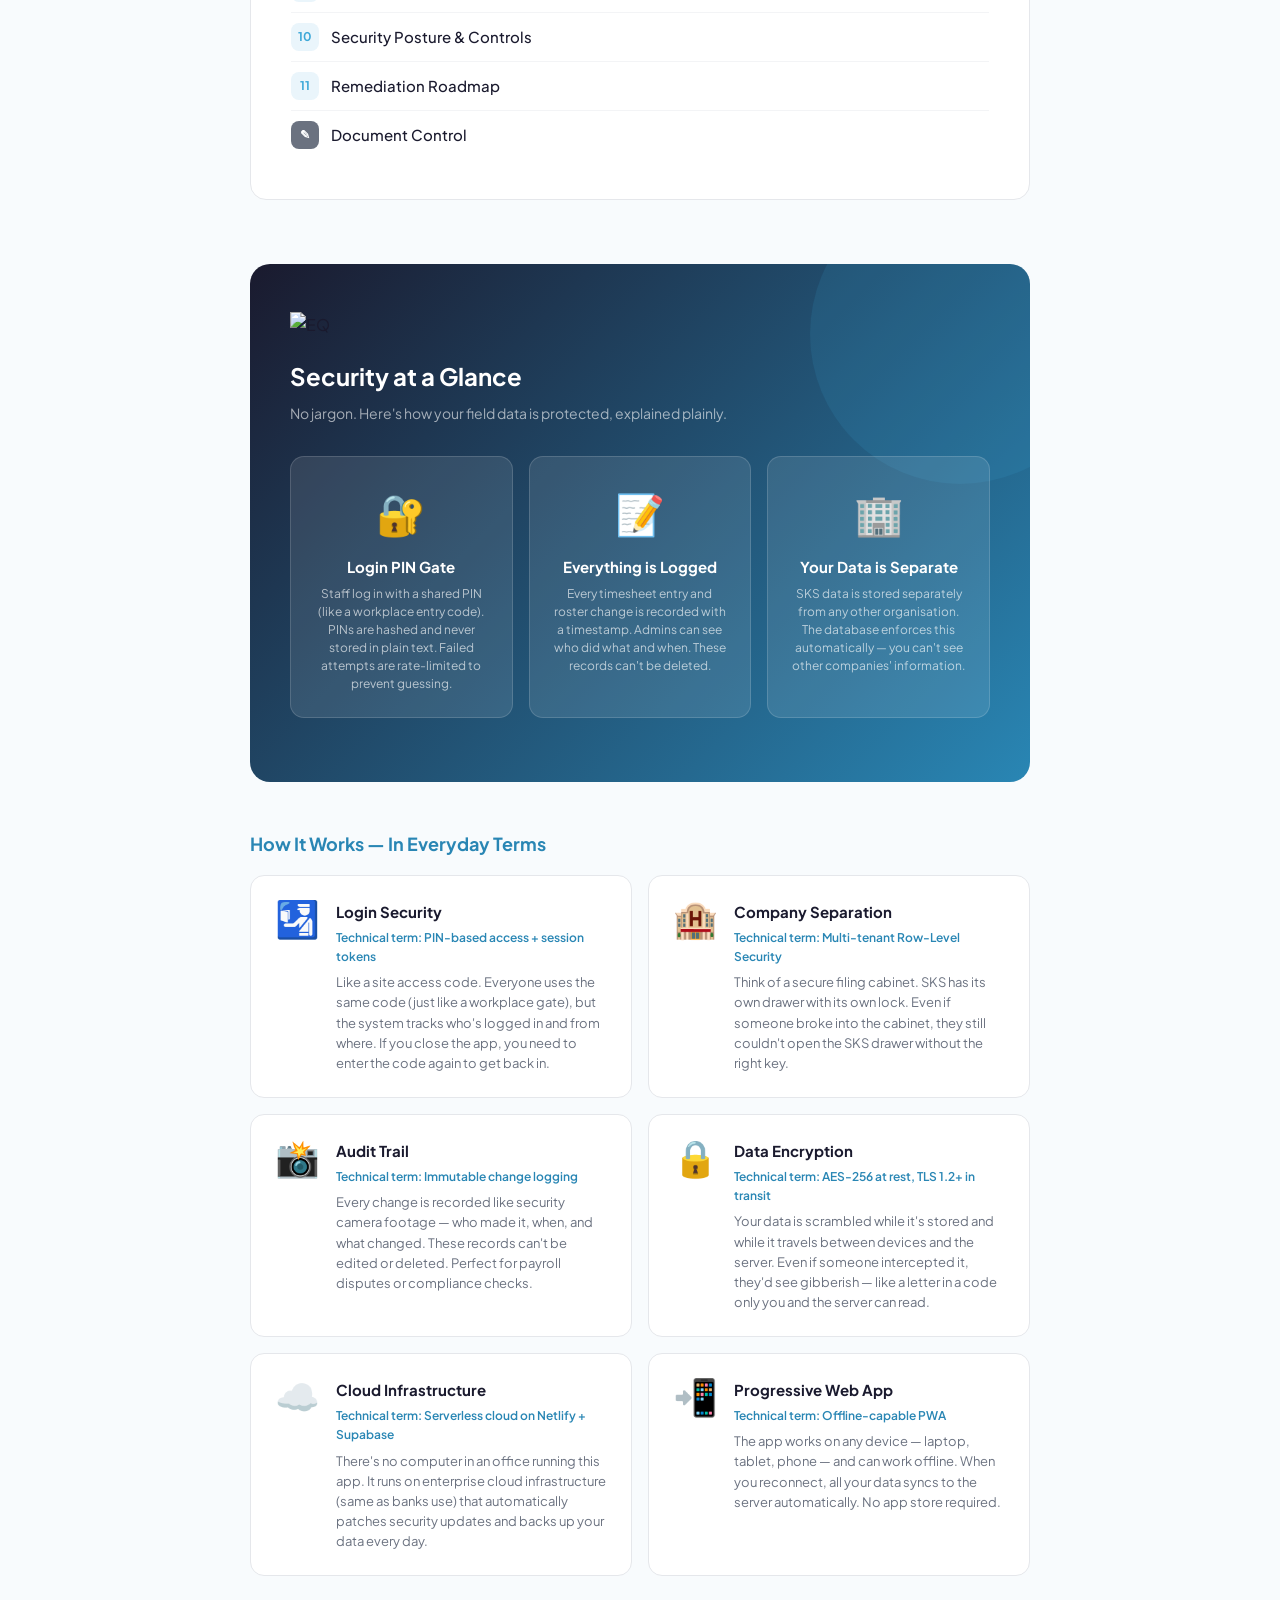
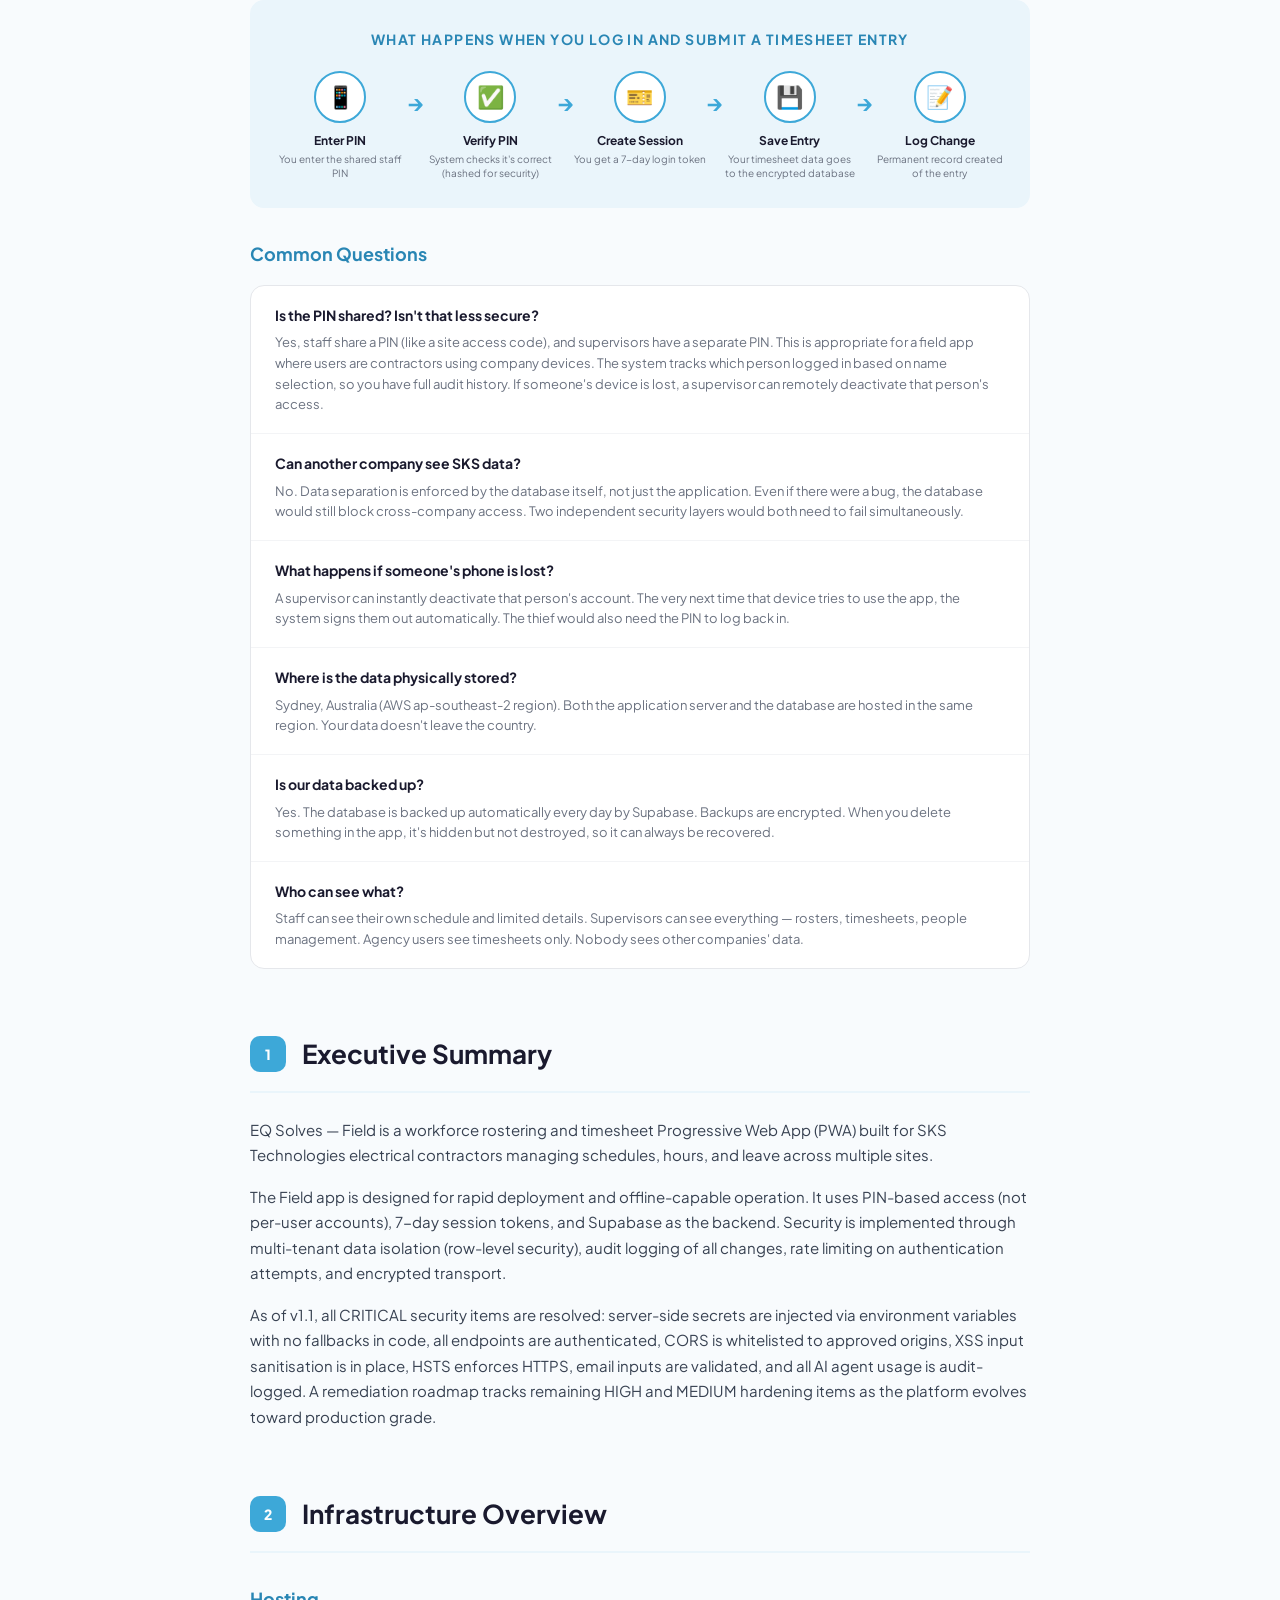
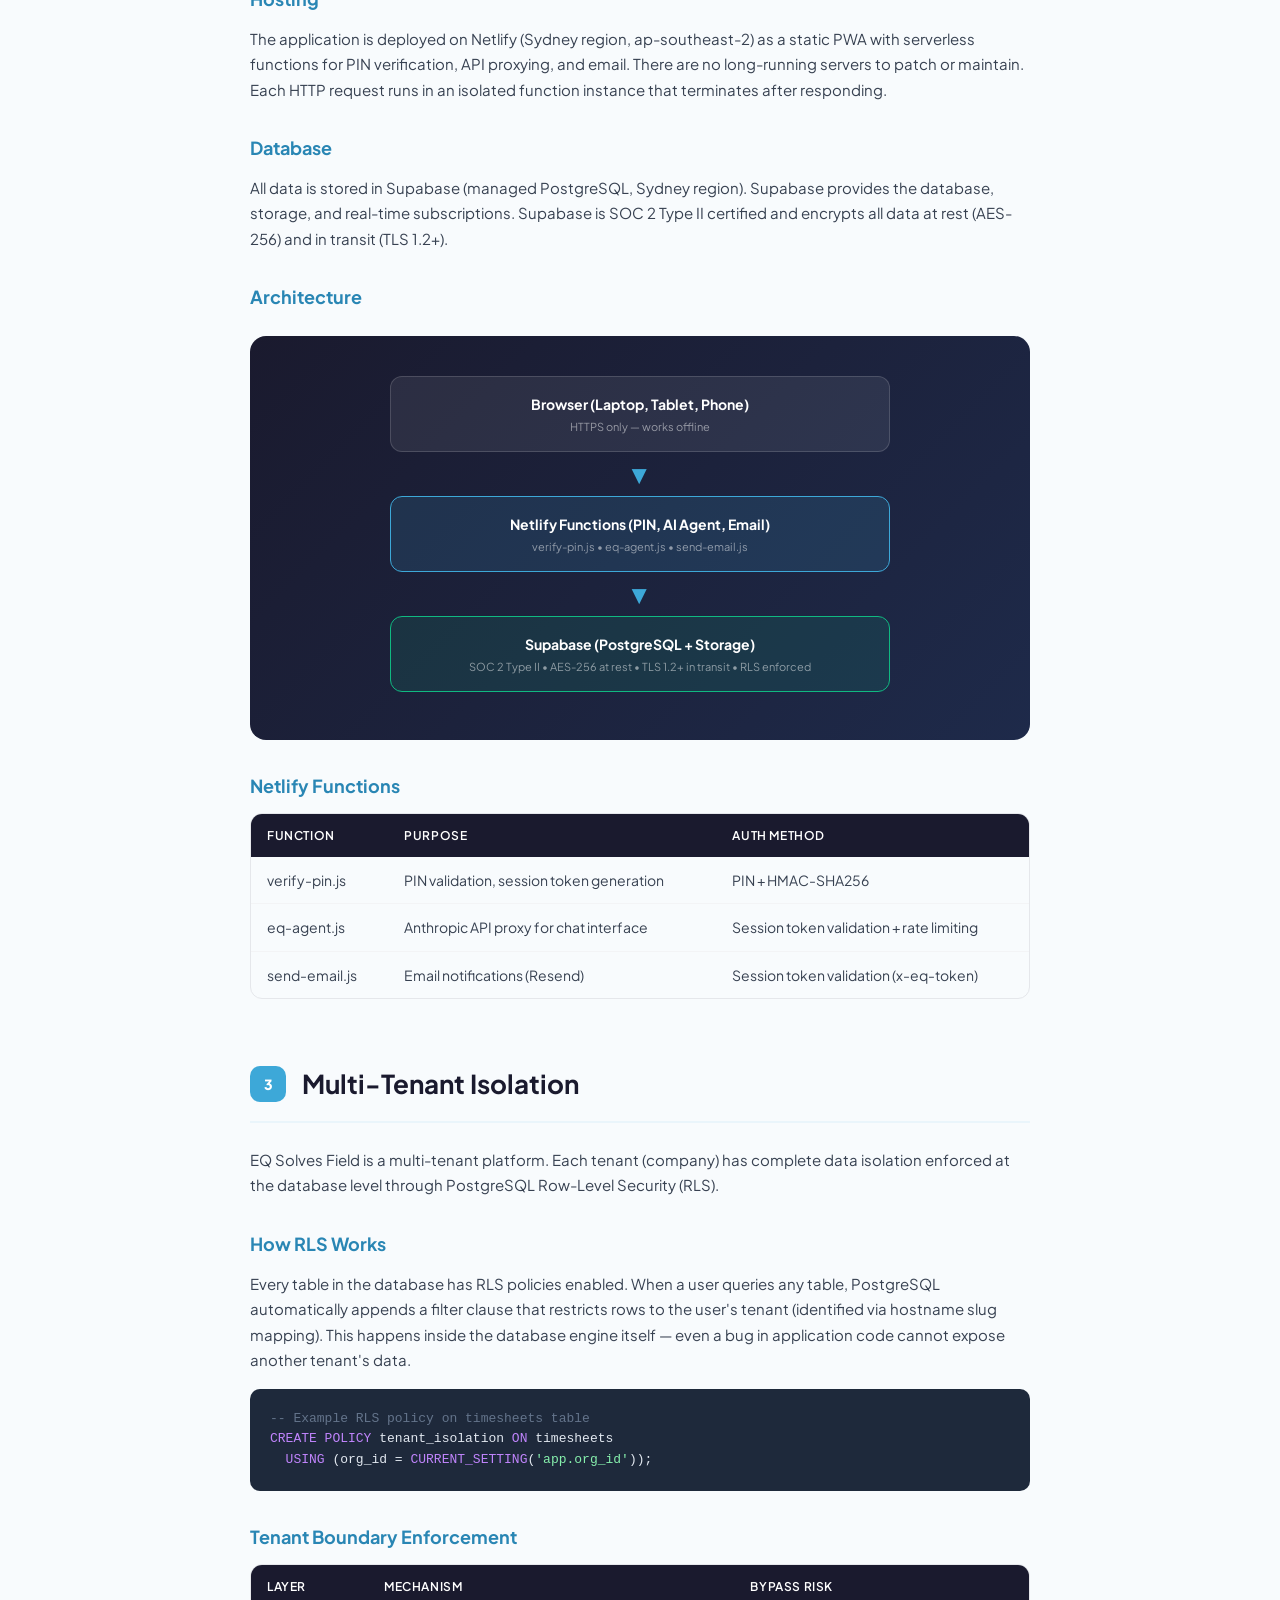
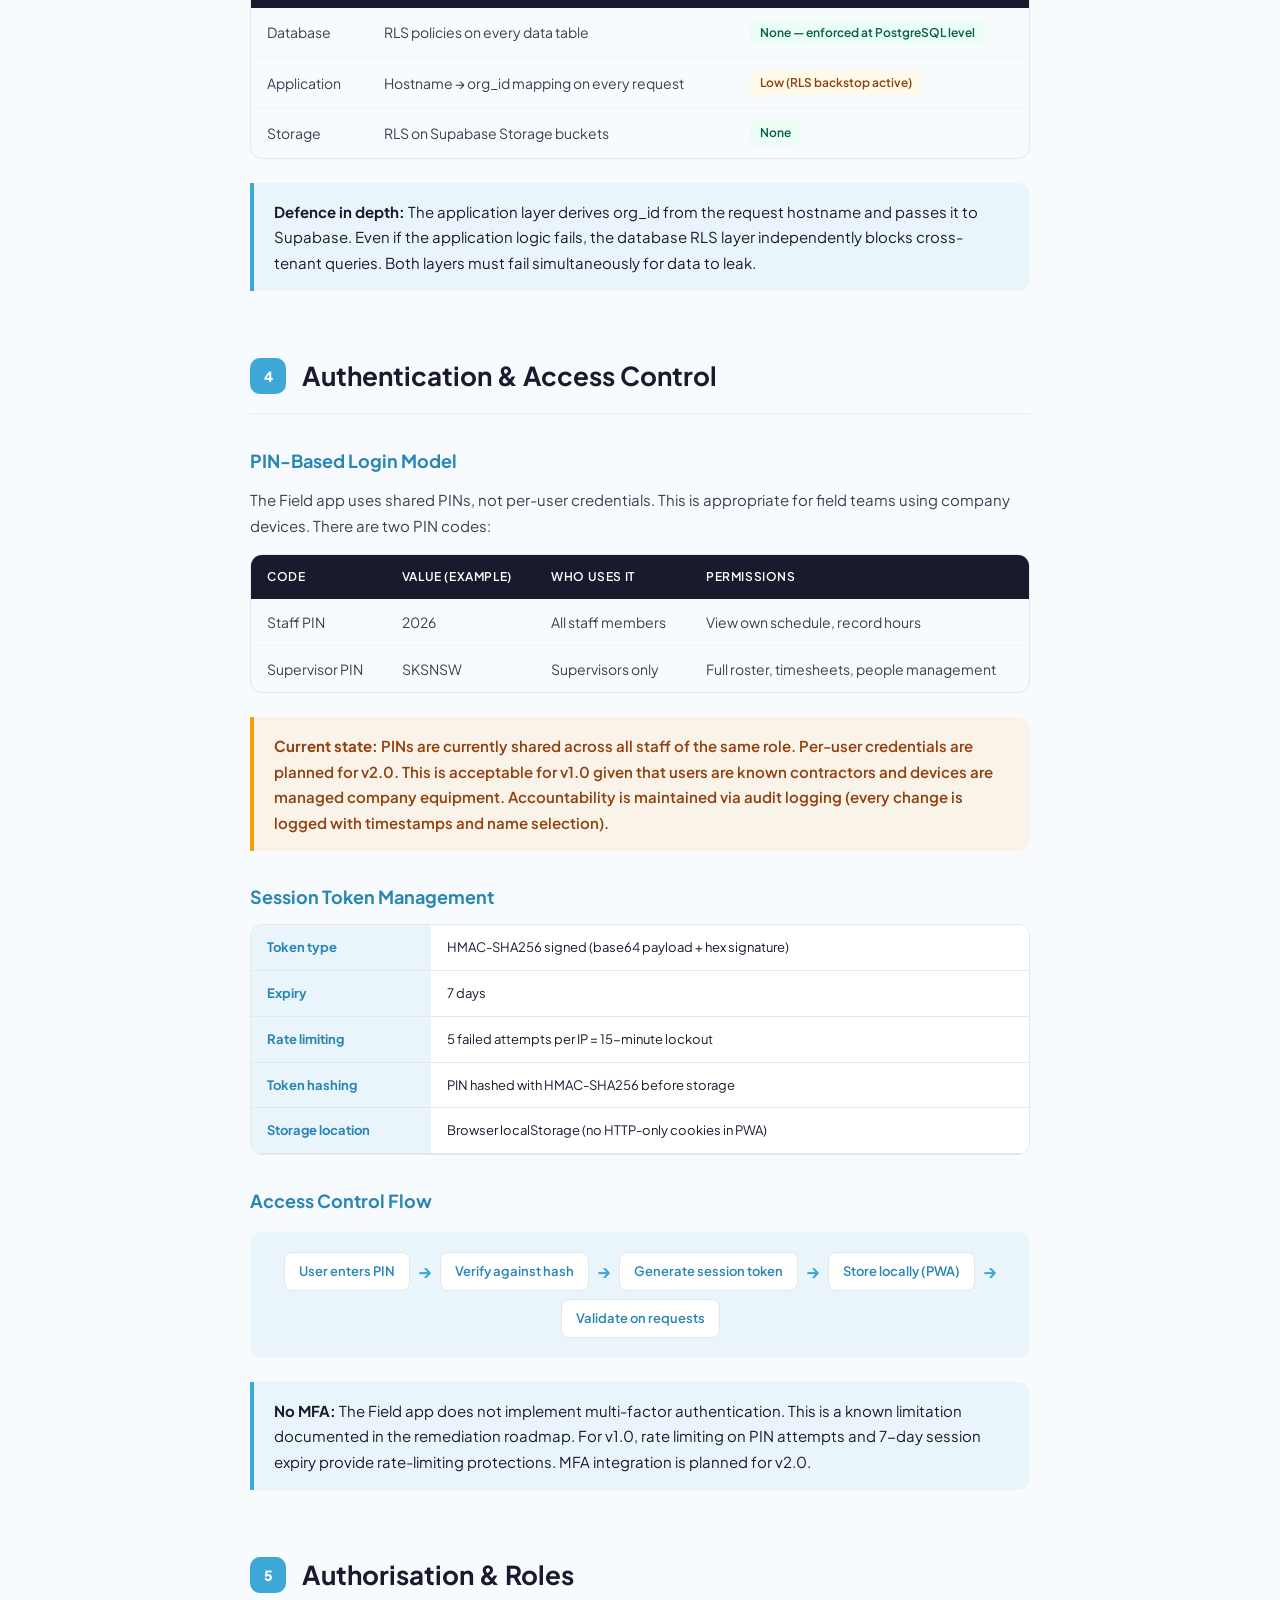
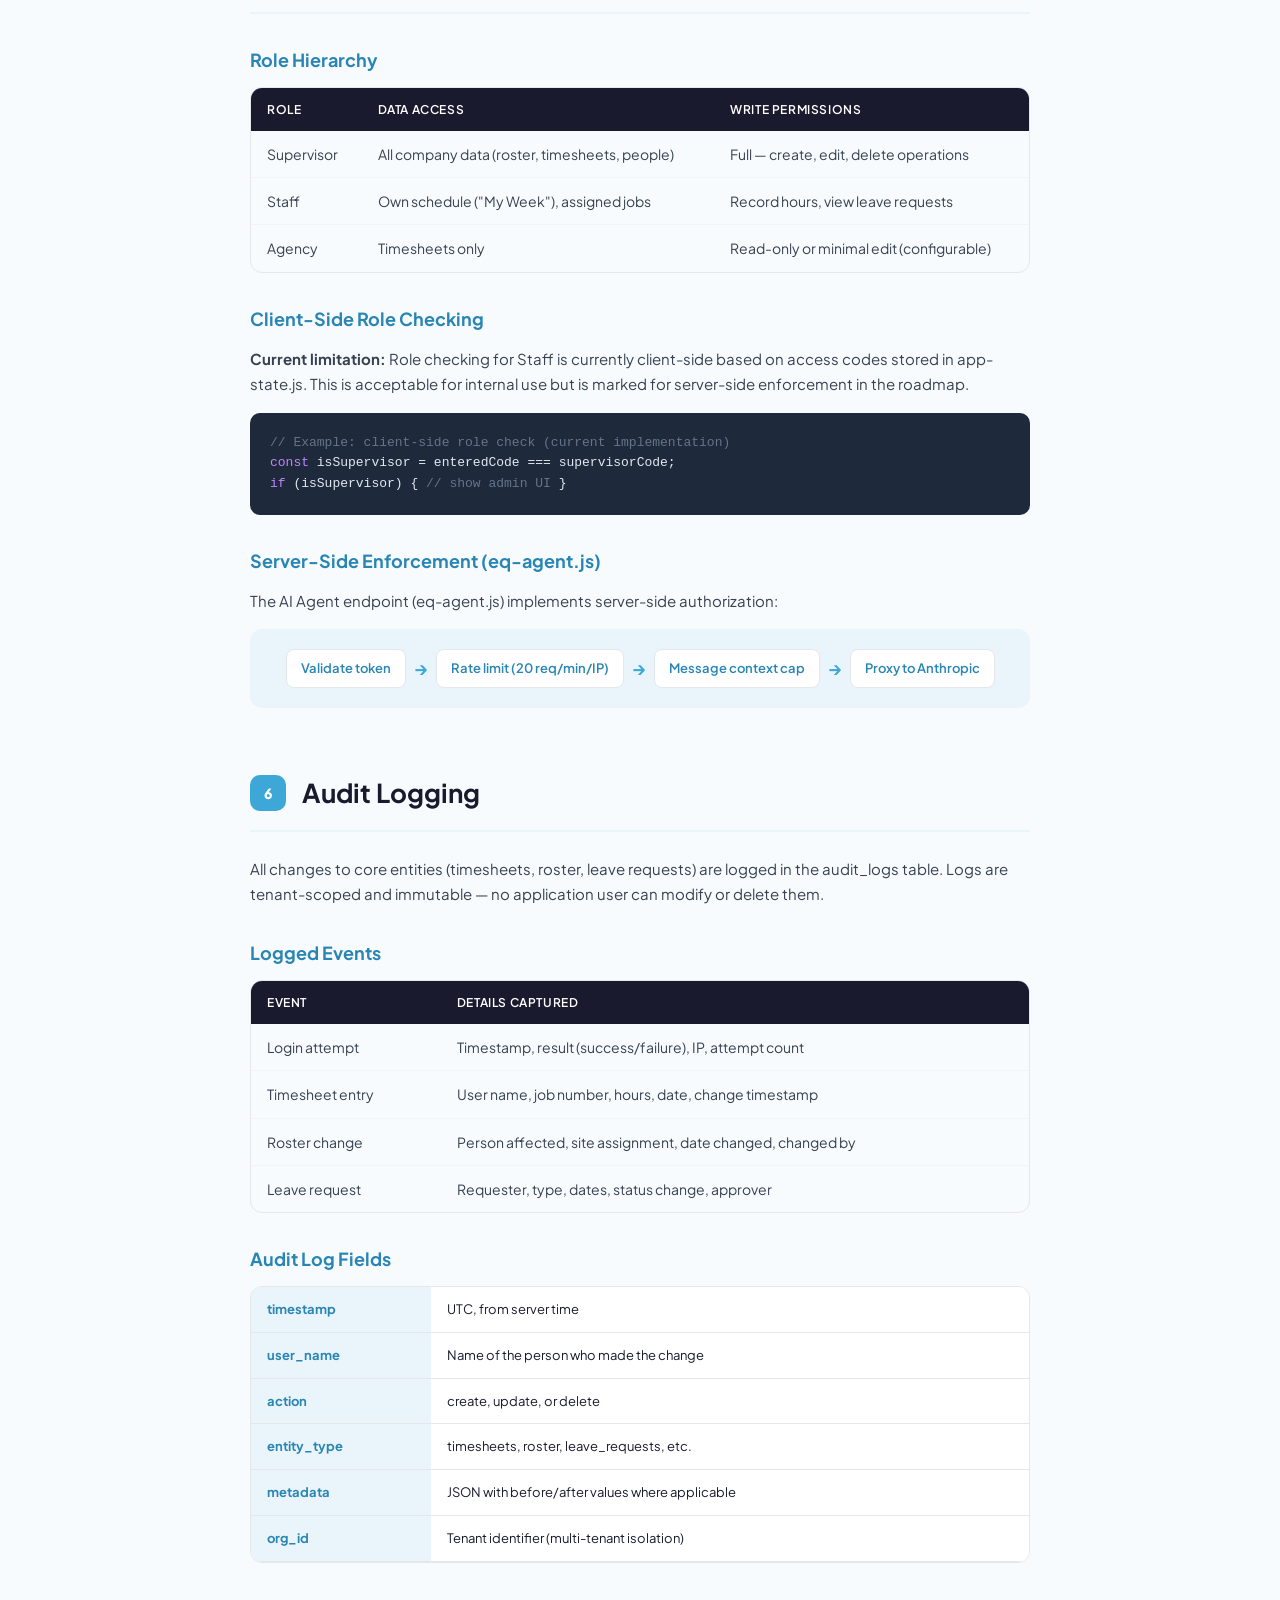
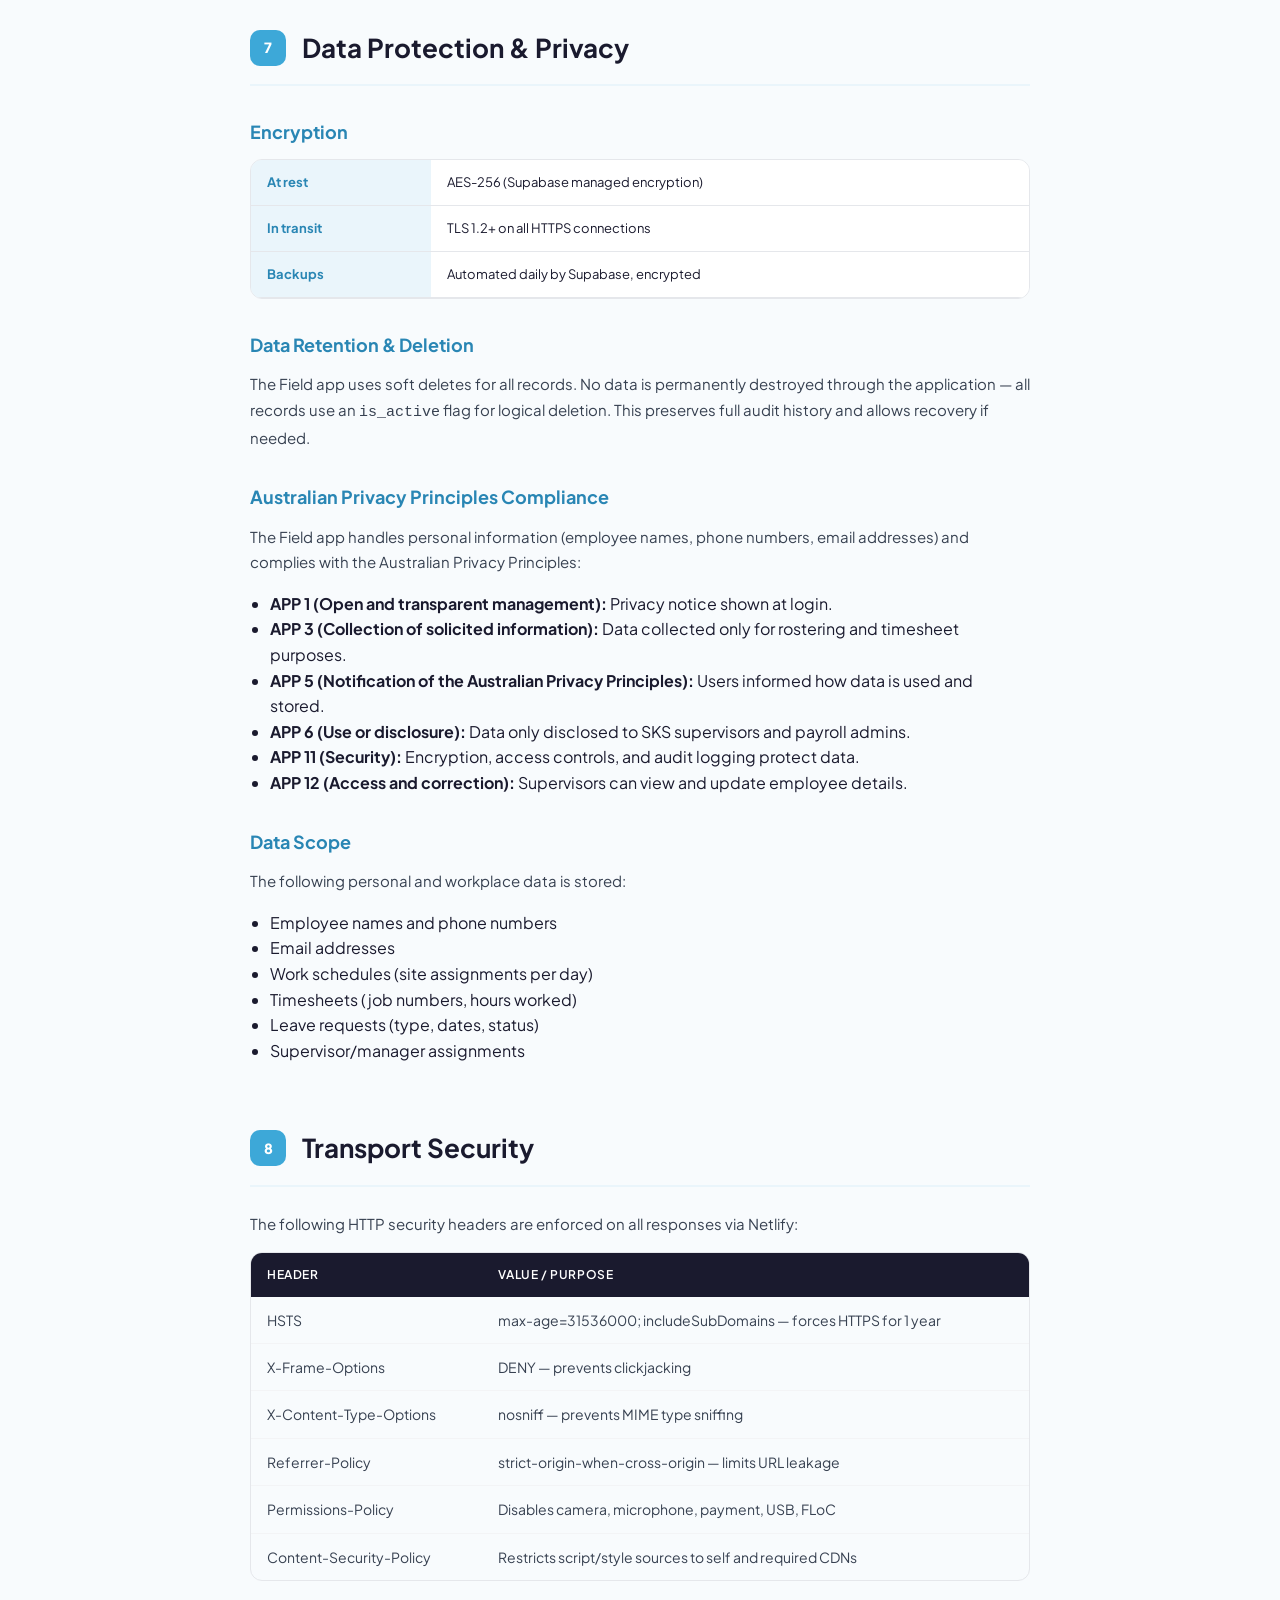
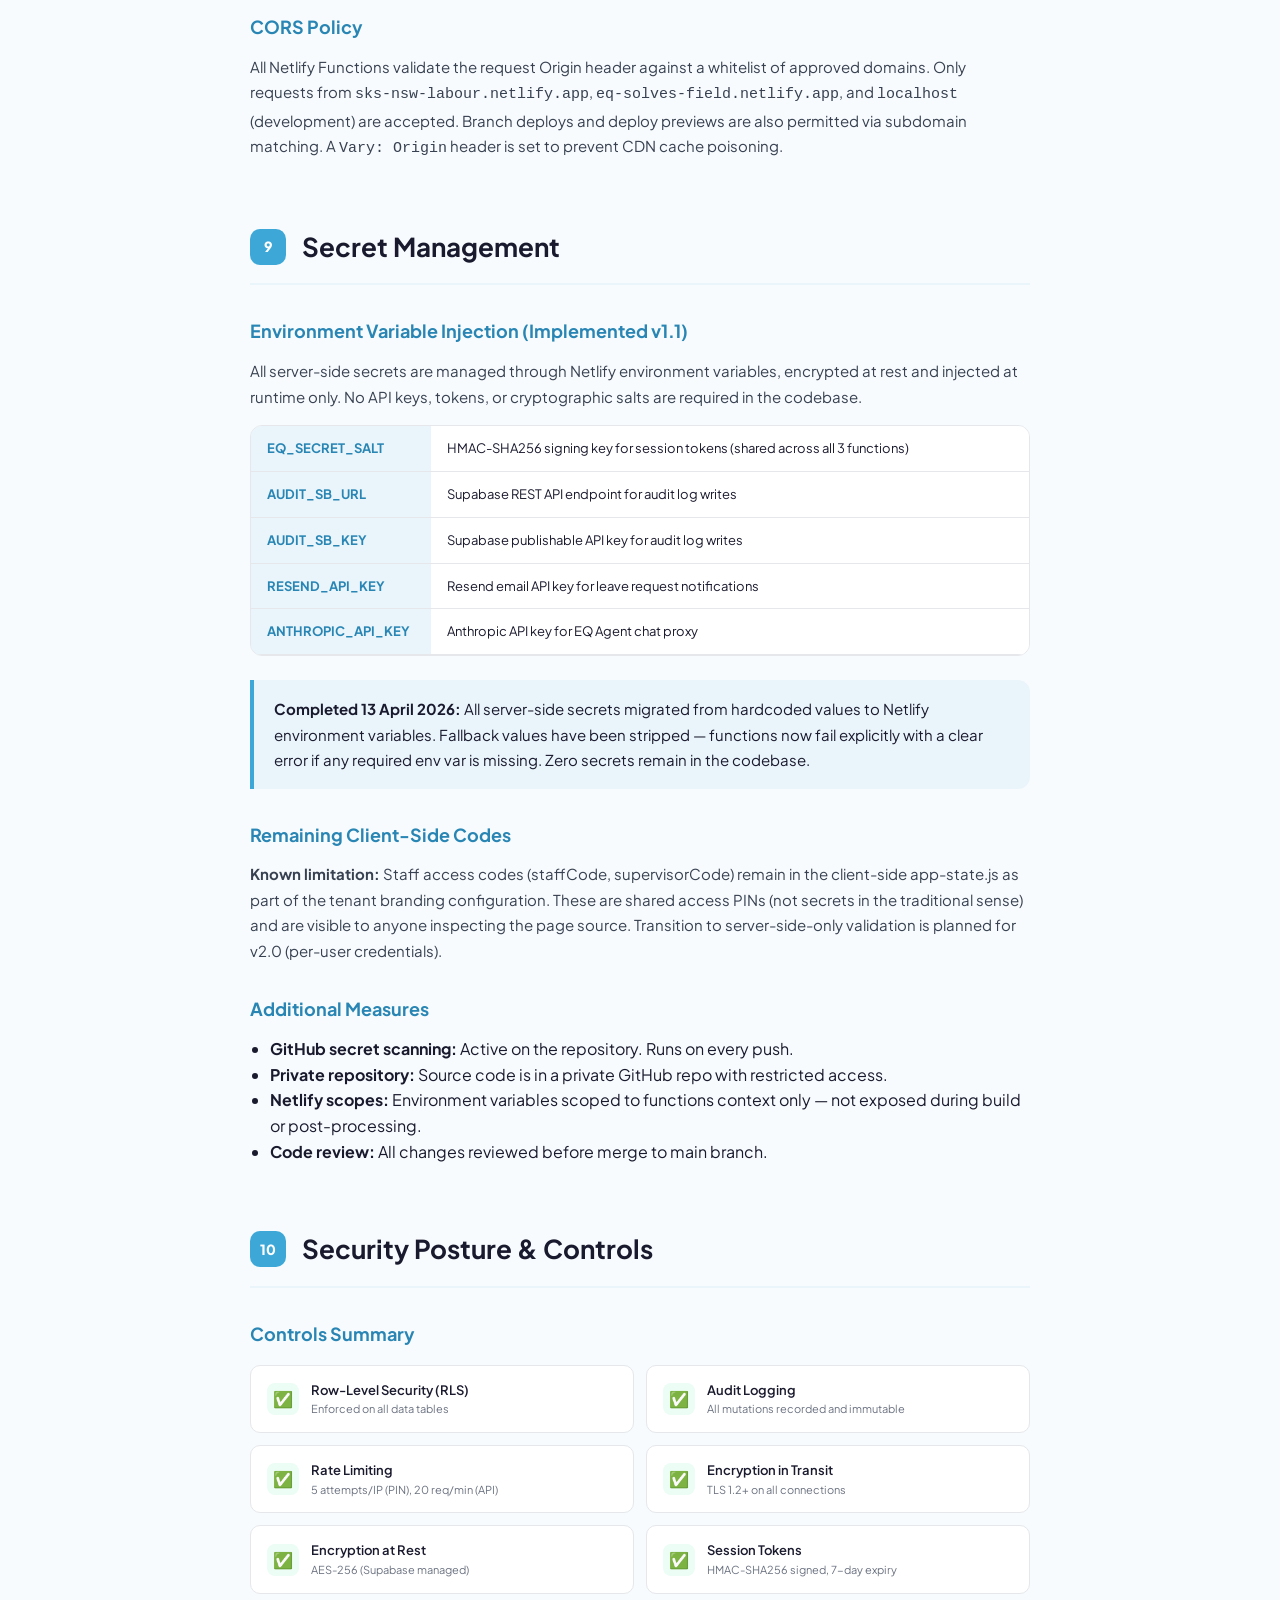
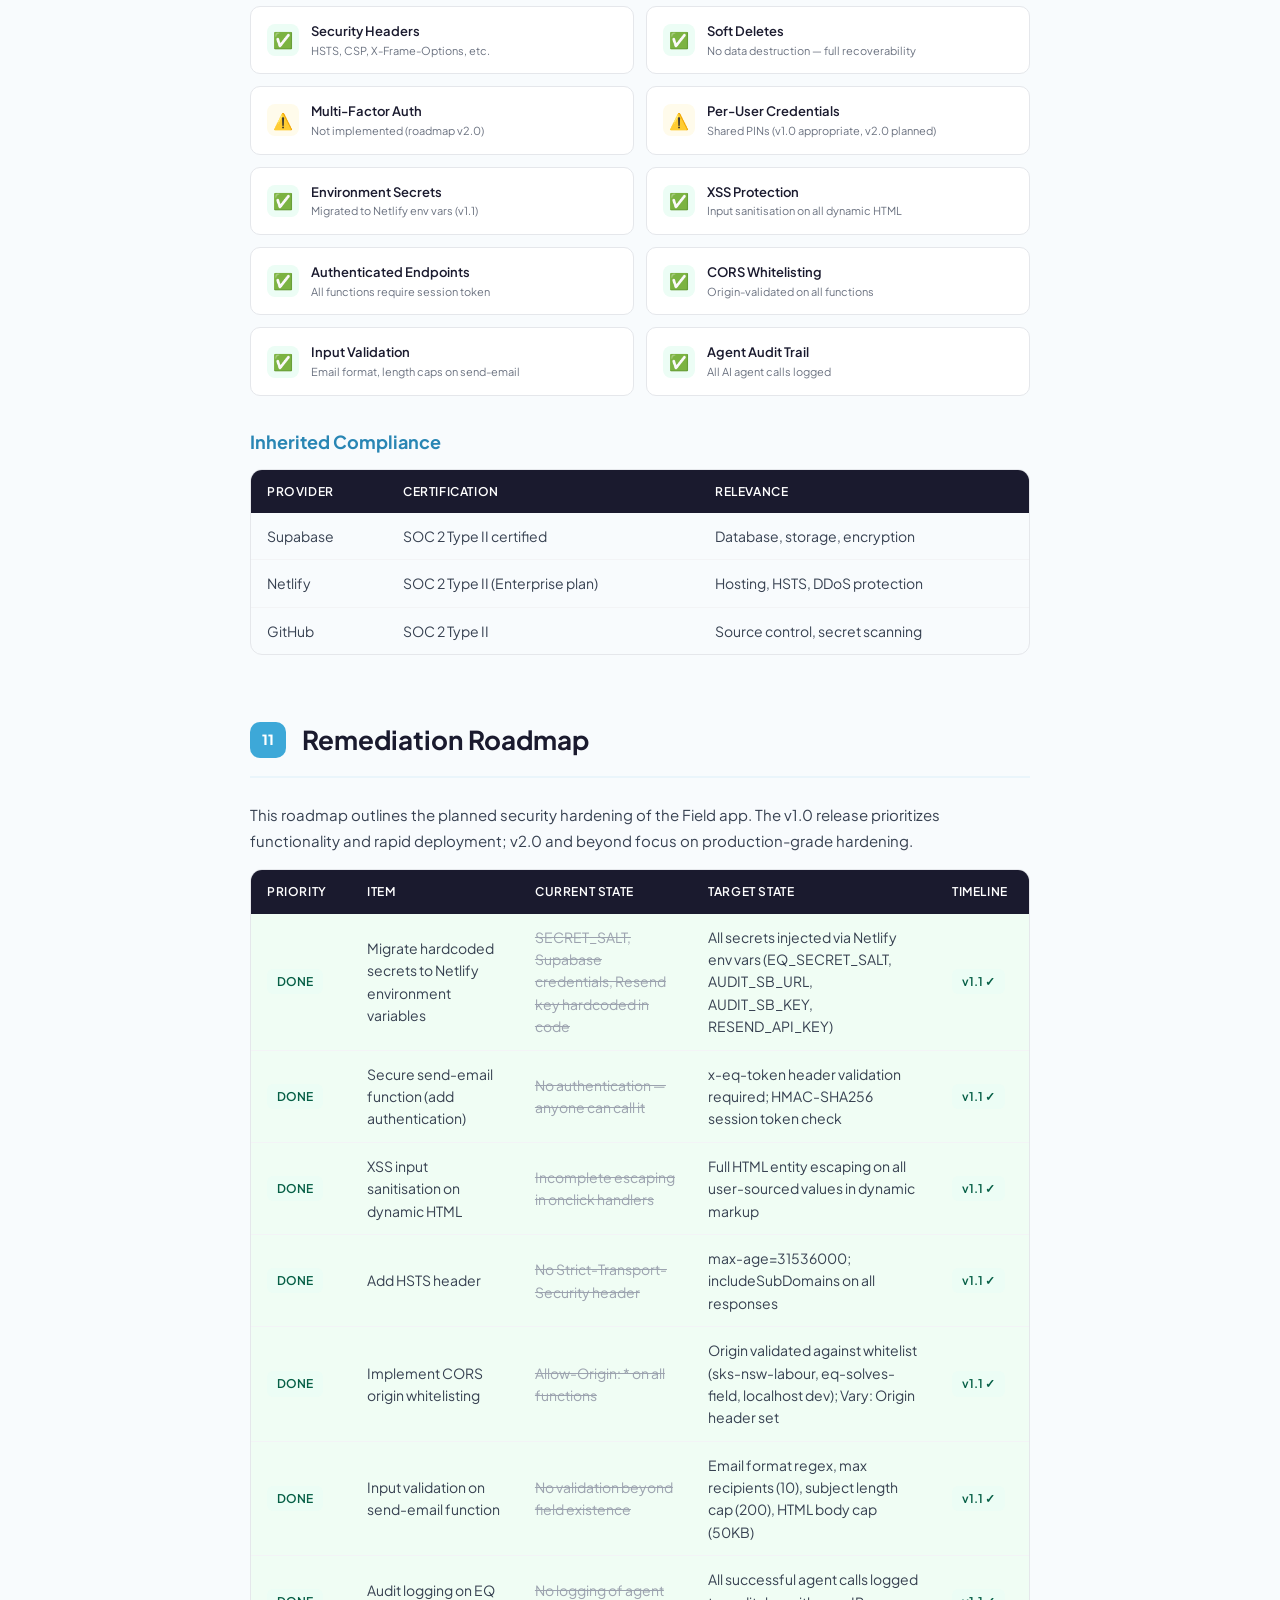
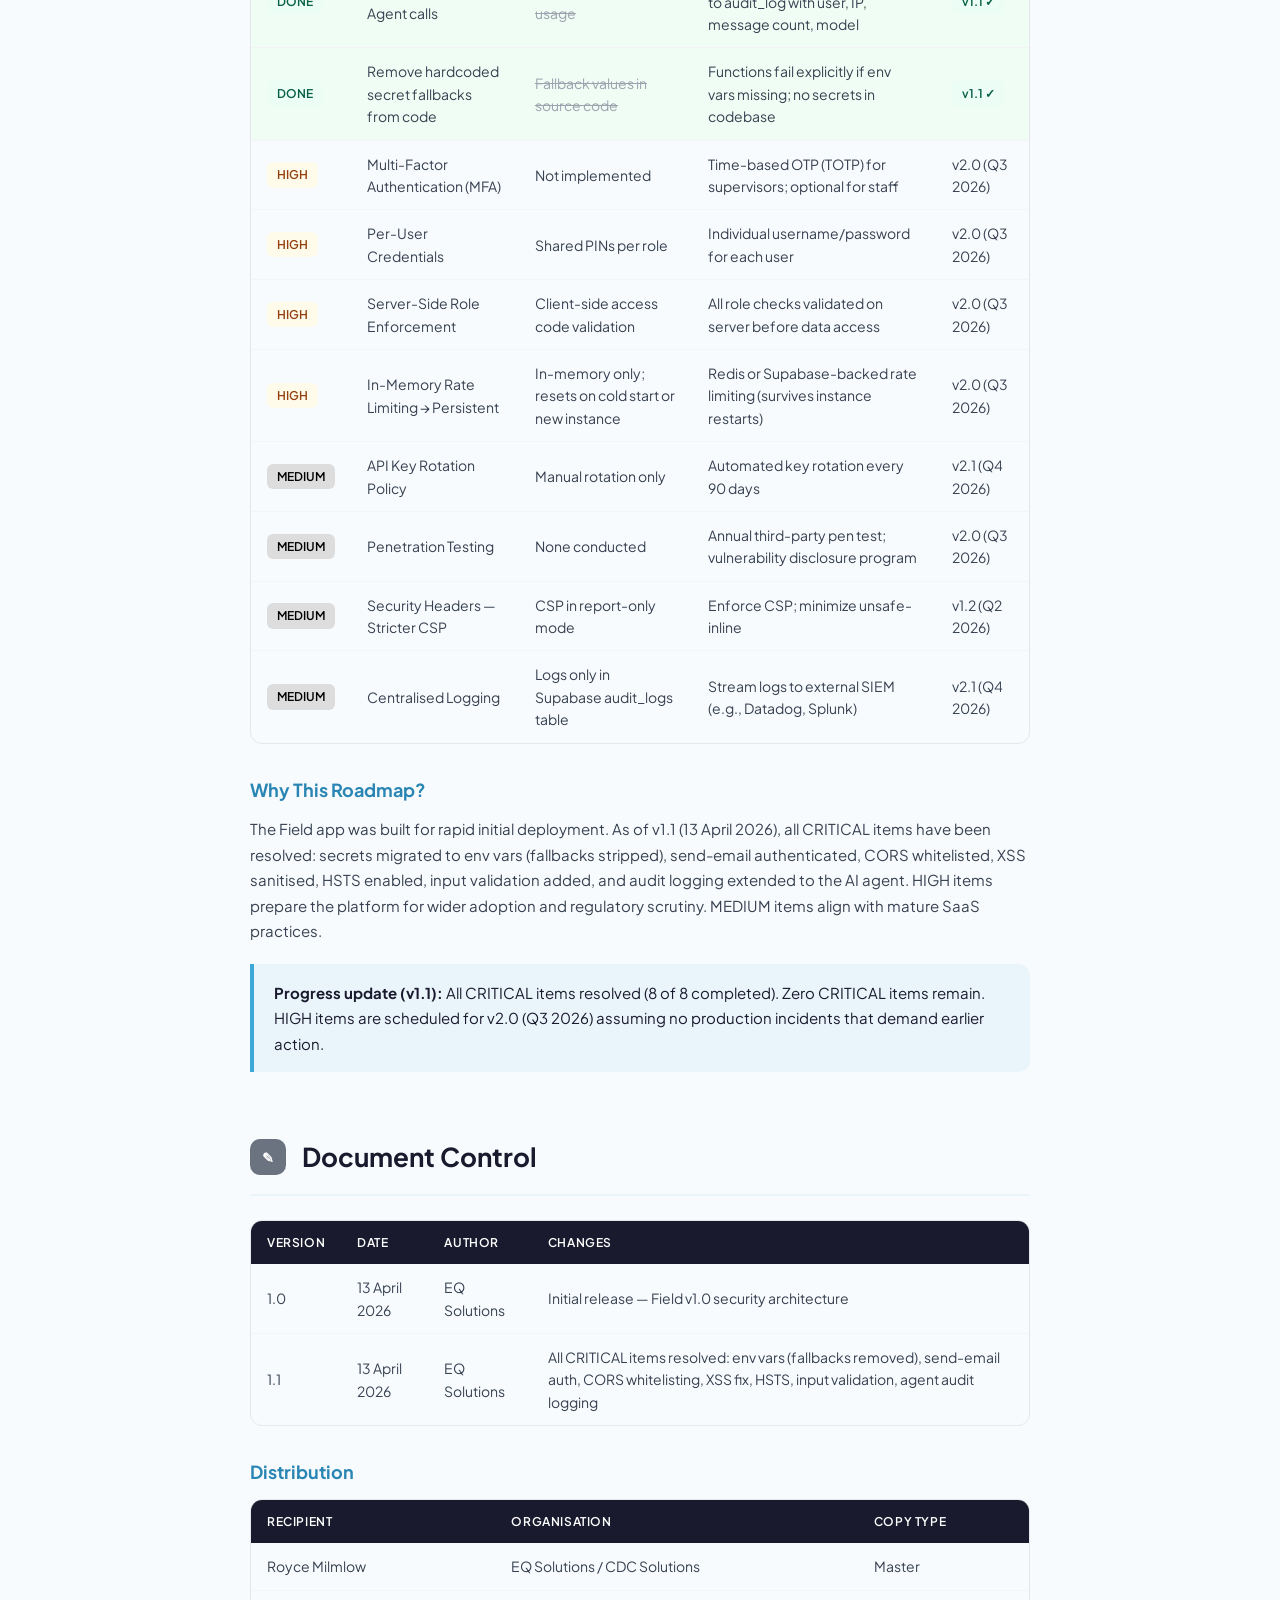
==== commit 2fdf702d: "Security v1.1: CORS whitelist, input validation, agent audit, fallbacks stripped" ====
--- a/EQ-Field-Security-Architecture.html
+++ b/EQ-Field-Security-Architecture.html
@@ -890,7 +890,7 @@
     </div>
     <p>EQ Solves — Field is a workforce rostering and timesheet Progressive Web App (PWA) built for SKS Technologies electrical contractors managing schedules, hours, and leave across multiple sites.</p>
     <p>The Field app is designed for rapid deployment and offline-capable operation. It uses PIN-based access (not per-user accounts), 7-day session tokens, and Supabase as the backend. Security is implemented through multi-tenant data isolation (row-level security), audit logging of all changes, rate limiting on authentication attempts, and encrypted transport.</p>
-    <p>As of v1.1, all server-side secrets have been migrated to Netlify environment variables, the email endpoint is authenticated, XSS input sanitisation is in place, and HSTS headers enforce HTTPS. A remediation roadmap tracks remaining hardening items as the platform evolves toward production grade.</p>
+    <p>As of v1.1, all CRITICAL security items are resolved: server-side secrets are injected via environment variables with no fallbacks in code, all endpoints are authenticated, CORS is whitelisted to approved origins, XSS input sanitisation is in place, HSTS enforces HTTPS, email inputs are validated, and all AI agent usage is audit-logged. A remediation roadmap tracks remaining HIGH and MEDIUM hardening items as the platform evolves toward production grade.</p>
   </div>
 
   <!-- 2. INFRASTRUCTURE -->
@@ -1158,7 +1158,7 @@
     </table>
 
     <h3>CORS Policy</h3>
-    <p><strong>Current limitation:</strong> CORS headers on Netlify Functions are currently set to Access-Control-Allow-Origin: *. This allows any origin to call the functions. This is acceptable for v1.0 but will be restricted to specific origins in v2.0 (see Remediation Roadmap).</p>
+    <p>All Netlify Functions validate the request Origin header against a whitelist of approved domains. Only requests from <code>sks-nsw-labour.netlify.app</code>, <code>eq-solves-field.netlify.app</code>, and <code>localhost</code> (development) are accepted. Branch deploys and deploy previews are also permitted via subdomain matching. A <code>Vary: Origin</code> header is set to prevent CDN cache poisoning.</p>
   </div>
 
   <!-- 9. SECRET MANAGEMENT -->
@@ -1185,7 +1185,7 @@
     </div>
 
     <div class="callout">
-      <p><strong>Completed 13 April 2026:</strong> All server-side secrets migrated from hardcoded values to Netlify environment variables. Functions include fallback values for backward compatibility during rollout — these will be removed in the next code cleanup pass.</p>
+      <p><strong>Completed 13 April 2026:</strong> All server-side secrets migrated from hardcoded values to Netlify environment variables. Fallback values have been stripped — functions now fail explicitly with a clear error if any required env var is missing. Zero secrets remain in the codebase.</p>
     </div>
 
     <h3>Remaining Client-Side Codes</h3>
@@ -1262,8 +1262,16 @@
         <div><div class="control-text">Authenticated Endpoints</div><div class="control-sub">All functions require session token</div></div>
       </div>
       <div class="control-item">
-        <div class="control-icon amber">⚠️</div>
-        <div><div class="control-text">CORS Restriction</div><div class="control-sub">Currently Allow-All (planned restriction)</div></div>
+        <div class="control-icon green">&#9989;</div>
+        <div><div class="control-text">CORS Whitelisting</div><div class="control-sub">Origin-validated on all functions</div></div>
+      </div>
+      <div class="control-item">
+        <div class="control-icon green">&#9989;</div>
+        <div><div class="control-text">Input Validation</div><div class="control-sub">Email format, length caps on send-email</div></div>
+      </div>
+      <div class="control-item">
+        <div class="control-icon green">&#9989;</div>
+        <div><div class="control-text">Agent Audit Trail</div><div class="control-sub">All AI agent calls logged</div></div>
       </div>
     </div>
 
@@ -1326,12 +1334,33 @@
           <td>max-age=31536000; includeSubDomains on all responses</td>
           <td><span class="badge badge-green">v1.1 ✓</span></td>
         </tr>
-        <tr>
-          <td><span class="badge badge-red">CRITICAL</span></td>
+        <tr style="background:#F0FDF4;">
+          <td><span class="badge badge-green">DONE</span></td>
           <td>Implement CORS origin whitelisting</td>
-          <td>Allow-Origin: * on all functions</td>
-          <td>Restrict to sks-nsw-labour.netlify.app and eq-solves-field.netlify.app</td>
-          <td>v1.2 (Q2 2026)</td>
+          <td style="text-decoration:line-through;color:#9CA3AF;">Allow-Origin: * on all functions</td>
+          <td>Origin validated against whitelist (sks-nsw-labour, eq-solves-field, localhost dev); Vary: Origin header set</td>
+          <td><span class="badge badge-green">v1.1 ✓</span></td>
+        </tr>
+        <tr style="background:#F0FDF4;">
+          <td><span class="badge badge-green">DONE</span></td>
+          <td>Input validation on send-email function</td>
+          <td style="text-decoration:line-through;color:#9CA3AF;">No validation beyond field existence</td>
+          <td>Email format regex, max recipients (10), subject length cap (200), HTML body cap (50KB)</td>
+          <td><span class="badge badge-green">v1.1 ✓</span></td>
+        </tr>
+        <tr style="background:#F0FDF4;">
+          <td><span class="badge badge-green">DONE</span></td>
+          <td>Audit logging on EQ Agent calls</td>
+          <td style="text-decoration:line-through;color:#9CA3AF;">No logging of agent usage</td>
+          <td>All successful agent calls logged to audit_log with user, IP, message count, model</td>
+          <td><span class="badge badge-green">v1.1 ✓</span></td>
+        </tr>
+        <tr style="background:#F0FDF4;">
+          <td><span class="badge badge-green">DONE</span></td>
+          <td>Remove hardcoded secret fallbacks from code</td>
+          <td style="text-decoration:line-through;color:#9CA3AF;">Fallback values in source code</td>
+          <td>Functions fail explicitly if env vars missing; no secrets in codebase</td>
+          <td><span class="badge badge-green">v1.1 ✓</span></td>
         </tr>
         <tr>
           <td><span class="badge badge-amber">HIGH</span></td>
@@ -1393,10 +1422,10 @@
     </table>
 
     <h3>Why This Roadmap?</h3>
-    <p>The Field app was built for rapid initial deployment. As of v1.1 (13 April 2026), four CRITICAL items have been completed: secrets migrated to env vars, send-email authenticated, XSS sanitised, and HSTS enabled. One CRITICAL item remains (CORS restriction). HIGH items prepare the platform for wider adoption and regulatory scrutiny. MEDIUM items align with mature SaaS practices.</p>
+    <p>The Field app was built for rapid initial deployment. As of v1.1 (13 April 2026), all CRITICAL items have been resolved: secrets migrated to env vars (fallbacks stripped), send-email authenticated, CORS whitelisted, XSS sanitised, HSTS enabled, input validation added, and audit logging extended to the AI agent. HIGH items prepare the platform for wider adoption and regulatory scrutiny. MEDIUM items align with mature SaaS practices.</p>
 
     <div class="callout">
-      <p><strong>Progress update (v1.1):</strong> 4 of 5 CRITICAL items resolved. Remaining CRITICAL item (CORS whitelisting) scheduled for v1.2. HIGH items are scheduled for v2.0 (Q3 2026) assuming no production incidents that demand earlier action.</p>
+      <p><strong>Progress update (v1.1):</strong> All CRITICAL items resolved (8 of 8 completed). Zero CRITICAL items remain. HIGH items are scheduled for v2.0 (Q3 2026) assuming no production incidents that demand earlier action.</p>
     </div>
   </div>
 
@@ -1410,7 +1439,7 @@
       <thead><tr><th>Version</th><th>Date</th><th>Author</th><th>Changes</th></tr></thead>
       <tbody>
         <tr><td>1.0</td><td>13 April 2026</td><td>EQ Solutions</td><td>Initial release — Field v1.0 security architecture</td></tr>
-        <tr><td>1.1</td><td>13 April 2026</td><td>EQ Solutions</td><td>Secrets migrated to env vars; send-email authenticated; XSS fix; HSTS added; remediation roadmap updated</td></tr>
+        <tr><td>1.1</td><td>13 April 2026</td><td>EQ Solutions</td><td>All CRITICAL items resolved: env vars (fallbacks removed), send-email auth, CORS whitelisting, XSS fix, HSTS, input validation, agent audit logging</td></tr>
       </tbody>
     </table>
 
